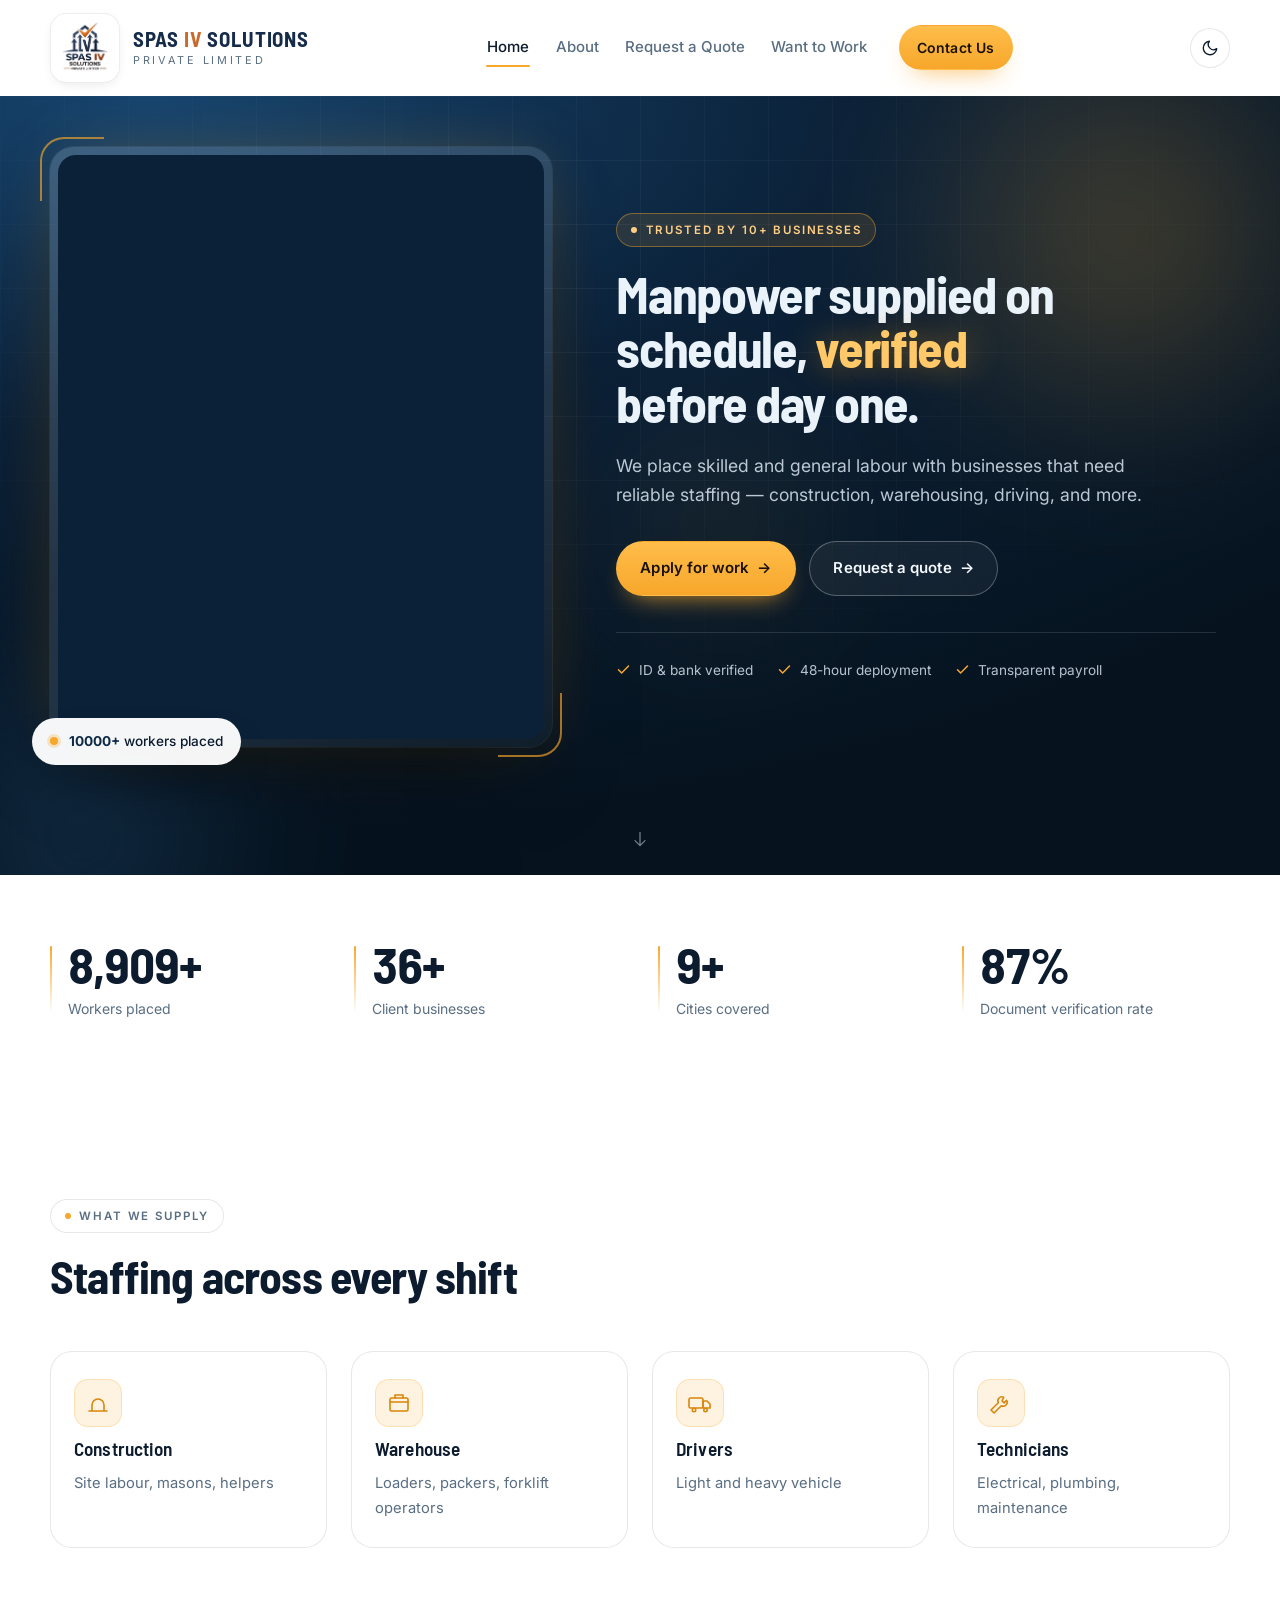
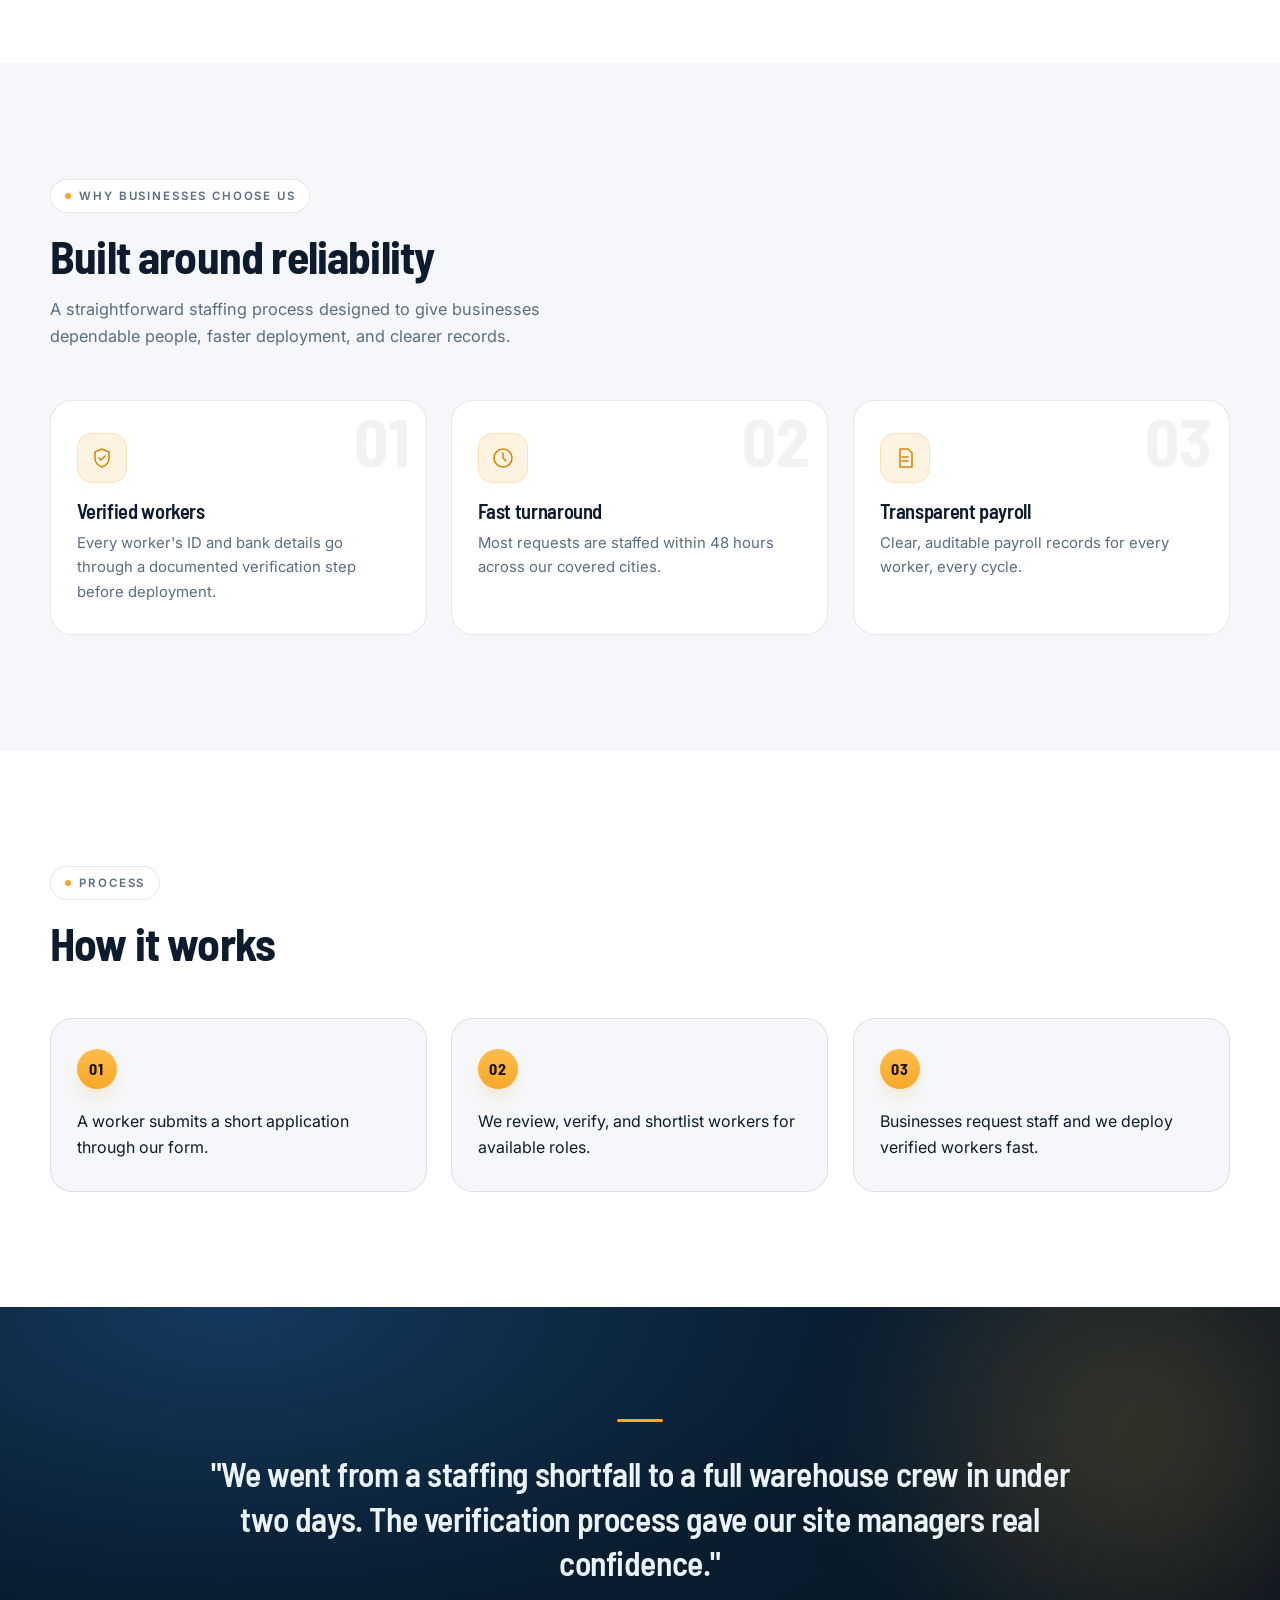
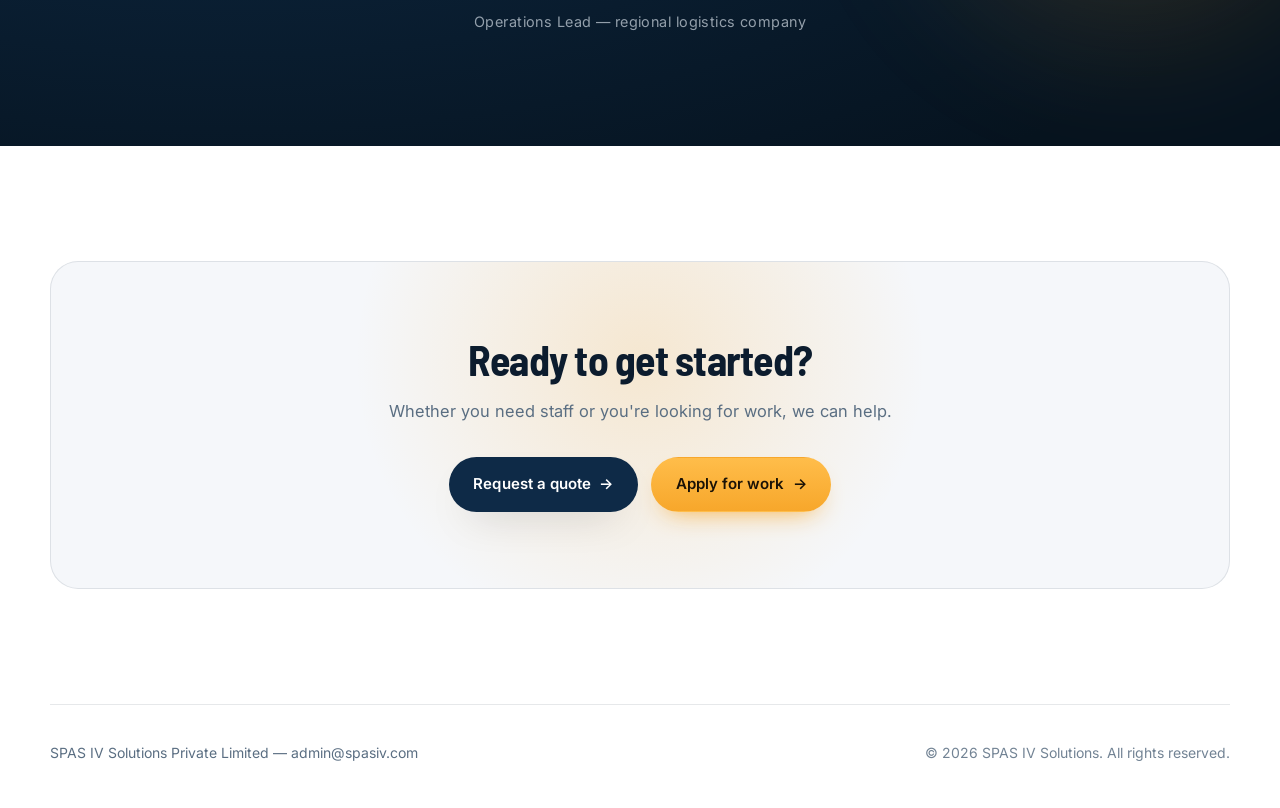
==== index.html @ 33073a4b "Fix hamburger menu alignment and update responsive styles" ====
<!DOCTYPE html>
<html lang="en" data-theme="light">
<head>
<meta charset="UTF-8" />
<meta name="viewport" content="width=device-width, initial-scale=1.0" />
<title>SPAS IV Solutions — Reliable Manpower Supply</title>
<meta name="description" content="Verified manpower and skilled labour supply for businesses. Apply for work or request a staffing quote." />
<link rel="preconnect" href="https://fonts.googleapis.com" />
<link rel="preconnect" href="https://fonts.gstatic.com" crossorigin />
<link href="https://fonts.googleapis.com/css2?family=Barlow+Semi+Condensed:wght@500;600;700&family=Inter:wght@400;500;600;700&display=swap" rel="stylesheet" />
<link rel="stylesheet" href="css/style.css" />
</head>
<body>

<a class="skip-link" href="#main">Skip to content</a>

<!-- ===================== HEADER ===================== -->
<!-- Header -->
<header class="site-header" id="siteHeader">
  <div class="container header-inner">

    <a href="index.html" class="logo" aria-label="SPAS IV Solutions — home">
      <span class="logo-badge">
        <span class="logo-ping" aria-hidden="true"></span>
        <span class="logo-shine" aria-hidden="true"></span>
        <!-- Ensure your logo image is named logo.png and is in the root folder -->
        <img src="Images/logo.png" alt="SPAS IV Solutions Logo" class="logo-img" />
        <span class="sparks" aria-hidden="true"><i></i><i></i><i></i><i></i></span>
      </span>
      <span class="logo-text">
        <span class="logo-name">SPAS <em>IV</em> SOLUTIONS</span>
        <span class="logo-sub">PRIVATE LIMITED</span>
      </span>
    </a>

    <nav class="nav-links" id="navLinks" aria-label="Main navigation">
      <a href="index.html" class="nav-link is-active">Home</a>
      <a href="about.html" class="nav-link">About</a>
      <a href="quote.html" class="nav-link">Request a Quote</a>
      <a href="work.html" class="nav-link">Want to Work</a>
      <a href="contact.html" class="btn btn--amber btn--sm nav-cta">Contact Us</a>
    </nav>

    <div class="header-actions">
      <button id="theme-toggle" class="theme-toggle" type="button"
              aria-label="Switch to dark theme" aria-pressed="false">
        <svg class="icon-sun" width="18" height="18" viewBox="0 0 24 24" fill="none"
             stroke="currentColor" stroke-width="1.8" stroke-linecap="round">
          <circle cx="12" cy="12" r="4.2"/>
          <path d="M12 2v2M12 20v2M4.2 4.2l1.4 1.4M18.4 18.4l1.4 1.4M2 12h2M20 12h2M4.2 19.8l1.4-1.4M18.4 5.6l1.4-1.4"/>
        </svg>
        <svg class="icon-moon" width="18" height="18" viewBox="0 0 24 24" fill="none"
             stroke="currentColor" stroke-width="1.8" stroke-linecap="round" stroke-linejoin="round">
          <path d="M21 12.8A9 9 0 1 1 11.2 3a7 7 0 0 0 9.8 9.8z"/>
        </svg>
      </button>

      <button class="nav-toggle" id="navToggle" type="button"
              aria-label="Open menu" aria-expanded="false" aria-controls="navLinks">
        <span></span><span></span><span></span>
      </button>
    </div>

  </div>
</header>

<main id="main">

  <!-- ===================== HERO ===================== -->
  <!-- ===================== HERO ===================== -->
<section class="hero">
  <div class="hero-grid" aria-hidden="true"></div>
  <div class="floaty floaty-1" aria-hidden="true"></div>
  <div class="floaty floaty-2" aria-hidden="true"></div>
  <div class="floaty floaty-3" aria-hidden="true"></div>

  <div class="container hero-layout">

    <!-- LEFT: Fading image slideshow -->
    <div class="hero-media hero-anim" style="--d:100ms">
      <div class="hero-frame">
        <div class="hero-slideshow">
          <img src="Images/image1.png" alt="" class="slide" />
          <img src="Images/image3.png" alt="" class="slide" />
          <img src="Images/image4.jpeg" alt="" class="slide" />
          <img src="Images/image5.jpeg" alt="" class="slide" />
          <img src="Images/image6.jpeg" alt="" class="slide" />
        </div>
        <div class="hero-chip">
          <span class="hero-chip-dot" aria-hidden="true"></span>
          <span><strong>10000+</strong> workers placed</span>
        </div>
      </div>
    </div>

    <!-- RIGHT: Text content -->
    <div class="hero-inner">
      <p class="status-stamp status-stamp--amber hero-anim" style="--d:0ms">
        Trusted by 10+ businesses
      </p>

      <h1 class="hero-title hero-anim" style="--d:90ms">
        Manpower supplied on schedule, <em>verified</em> before day one.
      </h1>

      <p class="lead hero-anim" style="--d:180ms">
        We place skilled and general labour with businesses that need reliable staffing —
        construction, warehousing, driving, and more.
      </p>

      <div class="cta-row hero-anim" style="--d:270ms">
        <a href="work.html" class="btn btn--amber">
          Apply for work <span class="btn-arrow">→</span>
        </a>
        <a href="quote.html" class="btn btn--outline-light">
          Request a quote <span class="btn-arrow">→</span>
        </a>
      </div>

      <ul class="hero-chips hero-anim" style="--d:360ms">
        <li>
          <svg width="15" height="15" viewBox="0 0 24 24" fill="none" stroke="currentColor"
               stroke-width="2.4" stroke-linecap="round" stroke-linejoin="round">
            <path d="M4 12.5l5 5L20 6.5"/>
          </svg>
          ID &amp; bank verified
        </li>
        <li>
          <svg width="15" height="15" viewBox="0 0 24 24" fill="none" stroke="currentColor"
               stroke-width="2.4" stroke-linecap="round" stroke-linejoin="round">
            <path d="M4 12.5l5 5L20 6.5"/>
          </svg>
          48-hour deployment
        </li>
        <li>
          <svg width="15" height="15" viewBox="0 0 24 24" fill="none" stroke="currentColor"
               stroke-width="2.4" stroke-linecap="round" stroke-linejoin="round">
            <path d="M4 12.5l5 5L20 6.5"/>
          </svg>
          Transparent payroll
        </li>
      </ul>
    </div>

  </div>

  <div class="scroll-cue" id="scrollCue" aria-hidden="true">
    <svg width="20" height="20" viewBox="0 0 24 24" fill="none"
         stroke="currentColor" stroke-width="1.5" stroke-linecap="round" stroke-linejoin="round">
      <path d="M12 4v16M6 14l6 6 6-6"/>
    </svg>
  </div>
</section>

  <!-- ===================== STATS ===================== -->
  <section class="section section--tight">
    <div class="container">
      <div class="stats">
        <div class="stat reveal">
          <p class="num" data-target="10000" data-suffix="+">10000+</p>
          <p class="label">Workers placed</p>
        </div>
        <div class="stat reveal">
          <p class="num" data-target="40" data-suffix="+">40+</p>
          <p class="label">Client businesses</p>
        </div>
        <div class="stat reveal">
          <p class="num" data-target="10" data-suffix="+">10+</p>
          <p class="label">Cities covered</p>
        </div>
        <div class="stat reveal">
          <p class="num" data-target="98" data-suffix="%">98%</p>
          <p class="label">Document verification rate</p>
        </div>
      </div>
    </div>
  </section>

  <!-- ===================== SERVICES ===================== -->
  <section class="section">
    <div class="container">
      <p class="status-stamp status-stamp--steel reveal">What we supply</p>
      <h2 class="section-title reveal">Staffing across every shift</h2>

      <div class="grid grid--4 mt-lg">

        <article class="card reveal">
          <div class="card-icon">
            <svg width="24" height="24" viewBox="0 0 24 24" fill="none"
                 stroke="currentColor" stroke-width="1.6" stroke-linecap="round" stroke-linejoin="round">
              <path d="M4 20h16M6 20v-6a6 6 0 0 1 12 0v6M3 20h18"/>
            </svg>
          </div>
          <h3 class="card-title">Construction</h3>
          <p class="card-text">Site labour, masons, helpers</p>
        </article>

        <article class="card reveal">
          <div class="card-icon">
            <svg width="24" height="24" viewBox="0 0 24 24" fill="none"
                 stroke="currentColor" stroke-width="1.6" stroke-linecap="round" stroke-linejoin="round">
              <rect x="3" y="7" width="18" height="13" rx="1.5"/>
              <path d="M3 11h18M8 7V4h8v3"/>
            </svg>
          </div>
          <h3 class="card-title">Warehouse</h3>
          <p class="card-text">Loaders, packers, forklift operators</p>
        </article>

        <article class="card reveal">
          <div class="card-icon">
            <svg width="24" height="24" viewBox="0 0 24 24" fill="none"
                 stroke="currentColor" stroke-width="1.6" stroke-linecap="round" stroke-linejoin="round">
              <rect x="1" y="7" width="14" height="10" rx="1.5"/>
              <path d="M15 10h4l3 3v4h-7z"/>
              <circle cx="6" cy="19" r="1.7"/>
              <circle cx="17.5" cy="19" r="1.7"/>
            </svg>
          </div>
          <h3 class="card-title">Drivers</h3>
          <p class="card-text">Light and heavy vehicle</p>
        </article>

        <article class="card reveal">
          <div class="card-icon">
            <svg width="24" height="24" viewBox="0 0 24 24" fill="none"
                 stroke="currentColor" stroke-width="1.6" stroke-linecap="round" stroke-linejoin="round">
              <path d="M14.7 6.3a4 4 0 0 0-5.4 5.4L2 19l3 3 7.3-7.3a4 4 0 0 0 5.4-5.4l-2.6 2.6-2-2z"/>
            </svg>
          </div>
          <h3 class="card-title">Technicians</h3>
          <p class="card-text">Electrical, plumbing, maintenance</p>
        </article>

      </div>
    </div>
  </section>

  <!-- ===================== WHY US ===================== -->
  <section class="section section--soft">
    <div class="container">
      <div class="section-heading reveal">
        <p class="status-stamp status-stamp--steel">Why businesses choose us</p>
        <h2 class="section-title">Built around reliability</h2>
        <p class="section-intro">
          A straightforward staffing process designed to give businesses dependable people,
          faster deployment, and clearer records.
        </p>
      </div>

      <div class="grid grid--3">

        <article class="feature-card reveal">
          <span class="feature-number" aria-hidden="true">01</span>
          <div class="feature-icon">
            <svg width="24" height="24" viewBox="0 0 24 24" fill="none"
                 stroke="currentColor" stroke-width="1.6" stroke-linecap="round" stroke-linejoin="round">
              <path d="M12 3l7 3v6c0 4.5-3 8-7 9-4-1-7-4.5-7-9V6z"/>
              <path d="M9 12l2 2 4-4"/>
            </svg>
          </div>
          <h3 class="feature-title">Verified workers</h3>
          <p class="feature-text">
            Every worker's ID and bank details go through a documented verification step
            before deployment.
          </p>
        </article>

        <article class="feature-card reveal">
          <span class="feature-number" aria-hidden="true">02</span>
          <div class="feature-icon">
            <svg width="24" height="24" viewBox="0 0 24 24" fill="none"
                 stroke="currentColor" stroke-width="1.6" stroke-linecap="round" stroke-linejoin="round">
              <circle cx="12" cy="12" r="9"/>
              <path d="M12 7v5l3 3"/>
            </svg>
          </div>
          <h3 class="feature-title">Fast turnaround</h3>
          <p class="feature-text">
            Most requests are staffed within 48 hours across our covered cities.
          </p>
        </article>

        <article class="feature-card reveal">
          <span class="feature-number" aria-hidden="true">03</span>
          <div class="feature-icon">
            <svg width="24" height="24" viewBox="0 0 24 24" fill="none"
                 stroke="currentColor" stroke-width="1.6" stroke-linecap="round" stroke-linejoin="round">
              <path d="M7 3h8l4 4v14H7z"/>
              <path d="M9 11h6M9 15h6"/>
            </svg>
          </div>
          <h3 class="feature-title">Transparent payroll</h3>
          <p class="feature-text">
            Clear, auditable payroll records for every worker, every cycle.
          </p>
        </article>

      </div>
    </div>
  </section>

  <!-- ===================== PROCESS ===================== -->
  <section class="section">
    <div class="container">
      <p class="status-stamp status-stamp--steel reveal">Process</p>
      <h2 class="section-title reveal">How it works</h2>

      <div class="grid grid--3 mt-lg">

        <div class="process-step reveal">
          <p class="step-number">01</p>
          <p class="step-text">A worker submits a short application through our form.</p>
        </div>

        <div class="process-step reveal">
          <p class="step-number">02</p>
          <p class="step-text">We review, verify, and shortlist workers for available roles.</p>
        </div>

        <div class="process-step reveal">
          <p class="step-number">03</p>
          <p class="step-text">Businesses request staff and we deploy verified workers fast.</p>
        </div>

      </div>
    </div>
  </section>

  <!-- ===================== TESTIMONIAL ===================== -->
  <section class="testimonial">
    <div class="container testimonial-inner">
      <p class="testimonial-quote reveal">
        "We went from a staffing shortfall to a full warehouse crew in under two days.
        The verification process gave our site managers real confidence."
      </p>
      <p class="testimonial-author reveal">
        Operations Lead — regional logistics company
      </p>
    </div>
  </section>

  <!-- ===================== FINAL CTA ===================== -->
  <section class="section">
    <div class="container">
      <div class="cta-panel reveal">
        <h2>Ready to get started?</h2>
        <p class="final-cta-text">
          Whether you need staff or you're looking for work, we can help.
        </p>
        <div class="final-cta-actions">
          <a href="quote.html" class="btn btn--navy">
            Request a quote <span class="btn-arrow">→</span>
          </a>
          <a href="work.html" class="btn btn--amber">
            Apply for work <span class="btn-arrow">→</span>
          </a>
        </div>
      </div>
    </div>
  </section>

</main>

<!-- ===================== FOOTER ===================== -->
<footer class="site-footer container">
  <p>SPAS IV Solutions Private Limited — admin@spasiv.com</p>
  <p class="footer-muted">© <span id="year"></span> SPAS IV Solutions. All rights reserved.</p>
</footer>

<script src="js/main.js"></script>
</body>
</html>
---- css/style.css ----
/* ============================================================
   TOKENS
   ============================================================ */
:root{
  --font-display:'Barlow Semi Condensed', ui-sans-serif, system-ui, sans-serif;
  --font-body:'Inter', ui-sans-serif, system-ui, -apple-system, sans-serif;

  --amber:#F7A72B;
  --amber-600:#D9860B;
  --amber-soft:rgba(247,167,43,.14);
  --amber-glow:rgba(247,167,43,.45);

  --bg:#FFFFFF;
  --bg-soft:#F5F7FA;
  --surface:#FFFFFF;
  --header-bg:rgba(255,255,255,.78);
  --line:rgba(12,32,54,.10);
  --text:#0C1C2E;
  --muted:#5A6E82;
  --navy:#0E2A47;
  --navy-deep:#06131F;

  --shadow-sm:0 1px 2px rgba(9,23,38,.06), 0 1px 3px rgba(9,23,38,.05);
  --shadow-md:0 18px 40px -22px rgba(9,23,38,.35);
  --shadow-lg:0 34px 70px -34px rgba(9,23,38,.45);

  --radius:14px;
  --radius-lg:22px;
  --radius-xl:28px;
  --maxw:1180px;
  --gutter:clamp(1.15rem, 4vw, 2rem);
  --header-h:95px;
  --ease:cubic-bezier(.22,.7,.28,1);
}

[data-theme="dark"]{
  --bg:#07131F;
  --bg-soft:#0C1D2E;
  --surface:#0E2133;
  --header-bg:rgba(7,19,31,.72);
  --line:rgba(255,255,255,.09);
  --text:#E9F0F7;
  --muted:#94A8BC;
  --navy:#0B1F33;
  --navy-deep:#04101B;
  --amber-soft:rgba(247,167,43,.16);
  --shadow-md:0 20px 44px -24px rgba(0,0,0,.75);
  --shadow-lg:0 36px 74px -36px rgba(0,0,0,.85);
}

/* ============================================================
   BASE
   ============================================================ */
*,*::before,*::after{box-sizing:border-box}

html{
  -webkit-text-size-adjust:100%;
  scroll-behavior:smooth;
}

body{
  margin:0;
  font-family:var(--font-body);
  font-size:1rem;
  line-height:1.65;
  color:var(--text);
  background:var(--bg);
  overflow-x:hidden;
  -webkit-font-smoothing:antialiased;
  text-rendering:optimizeLegibility;
  transition:background-color .45s var(--ease), color .45s var(--ease);
}

body.nav-open{overflow:hidden}

img,svg{display:block;max-width:100%}
a{color:inherit}
h1,h2,h3{
  font-family:var(--font-display);
  font-weight:700;
  line-height:1.05;
  letter-spacing:-.018em;
  margin:0;
}
p{margin:0}
ul{margin:0;padding:0;list-style:none}
button{font:inherit;color:inherit;background:none;border:0;cursor:pointer}
:focus-visible{outline:2px solid var(--amber);outline-offset:3px;border-radius:8px}

.skip-link{
  position:absolute;
  left:-9999px;
  top:0;
  z-index:200;
  padding:.7rem 1.1rem;
  background:var(--amber);
  color:#1A1206;
  font-weight:600;
  border-radius:0 0 10px 0;
  text-decoration:none;
}
.skip-link:focus{left:0}

.container{
  width:min(100% - (var(--gutter) * 2), var(--maxw));
  margin-inline:auto;
}

/* ============================================================
   HEADER
   ============================================================ */
.site-header{
  position:sticky;
  top:0;
  z-index:100;
  background:var(--header-bg);
  -webkit-backdrop-filter:saturate(180%) blur(16px);
  backdrop-filter:saturate(180%) blur(16px);
  border-bottom:1px solid transparent;
  transition:border-color .4s var(--ease), box-shadow .4s var(--ease), background-color .45s var(--ease);
}
.site-header.is-scrolled{
  border-bottom-color:var(--line);
  box-shadow:0 12px 34px -26px rgba(9,23,38,.55);
}

.header-inner{
  display:flex;
  align-items:center;
  justify-content:space-between;
  gap:1rem;
  height:var(--header-h);
}

/* ---------- Logo + spark animation ---------- */
.logo{
  display:inline-flex;
  align-items:center;
  gap:.8rem;
  text-decoration:none;
  flex:none;
}

.logo-badge{
  position:relative;
  width:70px;           /* Reduced from 68px for a perfect fit */
  height:70px;          /* Reduced from 68px */
  border-radius:16px;   /* Scaled down from 18px */
  display:grid;
  place-items:center;
  background: #FFFFFF; 
  box-shadow:
    0 4px 14px -6px rgba(6,21,35,.15),
    inset 0 0 0 1px rgba(12,32,54,.08);
  transition:transform .5s var(--ease), box-shadow .5s var(--ease);
  flex:none;
  padding: 4px;
}

.logo:hover .logo-badge{
  transform:translateY(-2px) scale(1.045);
  box-shadow:
    0 8px 24px -8px rgba(6,21,35,.25),
    0 0 0 4px var(--amber-soft),
    inset 0 0 0 1px rgba(12,32,54,.15);
}

/* Keep the badge light even in dark mode so the logo is always visible */
[data-theme="dark"] .logo-badge {
  background: #FFFFFF;
  box-shadow: 
    0 4px 14px -6px rgba(0,0,0,.5),
    inset 0 0 0 1px rgba(255,255,255,.1);
}

.logo-img{
  position:relative;
  z-index:2;
  width:100%;
  height:100%;
  object-fit:contain;
  border-radius:10px;
}

/* pulsing ring */
.logo-ping{
  position:absolute;
  inset:-3px;
  border-radius:19px;   /* Updated from 21px to match new badge */
  border:1px solid var(--amber-glow);
  opacity:0;
  animation:ping 4s var(--ease) infinite;
  pointer-events:none;
}
@keyframes ping{
  0%{opacity:.85;transform:scale(.88)}
  65%{opacity:0;transform:scale(1.32)}
  100%{opacity:0;transform:scale(1.32)}
}

/* light sweep */
.logo-shine{
  position:absolute;
  inset:0;
  border-radius:inherit;
  overflow:hidden;
  z-index:3;
  pointer-events:none;
}
.logo-shine::after{
  content:"";
  position:absolute;
  top:-25%;
  left:-75%;
  width:45%;
  height:150%;
  /* CHANGED: Subtle dark sweep so it is visible on a white background */
  background:linear-gradient(100deg,transparent,rgba(0,0,0,.06),transparent);
  transform:skewX(-18deg);
  animation:shine 5.6s ease-in-out infinite;
}
@keyframes shine{
  0%,66%{left:-75%}
  88%,100%{left:145%}
}

/* spark particles */
.sparks{position:absolute;inset:0;pointer-events:none;z-index:4}
.sparks i{
  position:absolute;
  width:4px;
  height:4px;
  border-radius:50%;
  background:#C86A2C; /* Changed to copper to match logo on light bg */
  box-shadow:0 0 9px 2px rgba(200, 106, 44, 0.4);
  opacity:0;
  animation:sparkle 3.4s var(--ease) infinite;
}
.sparks i:nth-child(1){top:3px;right:7px;--dx:9px;--dy:-14px;animation-delay:0s}
.sparks i:nth-child(2){top:14px;right:-3px;--dx:16px;--dy:-3px;animation-delay:.85s}
.sparks i:nth-child(3){bottom:7px;right:1px;--dx:12px;--dy:9px;animation-delay:1.7s}
.sparks i:nth-child(4){top:-1px;left:9px;--dx:-8px;--dy:-13px;animation-delay:2.55s}

@keyframes sparkle{
  0%{opacity:0;transform:translate3d(0,0,0) scale(.3)}
  22%{opacity:1;transform:translate3d(calc(var(--dx) * .35),calc(var(--dy) * .35),0) scale(1.05)}
  58%{opacity:.85}
  100%{opacity:0;transform:translate3d(var(--dx),var(--dy),0) scale(.2)}
}

/* Elegant Text Styling */
.logo-text{
  display:flex;
  flex-direction:column;
  line-height:1.1;
}

.logo-name{
  font-family:var(--font-display);
  font-size:1.3rem;     /* Reduced from 1.4rem */
  font-weight:700;
  letter-spacing:.04em;
  text-transform:uppercase;
  color:#162B4A; 
  white-space:nowrap;
}
.logo-name em{
  font-style:normal;
  color:#C86A2C; /* Matches the copper/orange in your logo */
}

.logo-sub{
  font-family:var(--font-body);
  font-size:.68rem;     /* Slightly reduced from .72rem */
  letter-spacing:.25em;
  text-transform:uppercase;
  color:var(--muted);
  margin-top:.25rem;    /* Tightened spacing */
  white-space:nowrap;
}

/* Dark mode adjustments for the text */
[data-theme="dark"] .logo-name{
  color:#E9F0F7;
}
[data-theme="dark"] .logo-name em{
  color:#E88C4A; /* Slightly lighter copper for dark mode readability */
}

/* ---------- Nav ---------- */
.nav-links{
  display:flex;
  align-items:center;
  gap:1.55rem;
}

.nav-link{
  position:relative;
  padding:.35rem .05rem;
  font-size:.94rem;
  font-weight:500;
  color:var(--muted);
  text-decoration:none;
  transition:color .3s var(--ease);
}
.nav-link::after{
  content:"";
  position:absolute;
  left:0;right:0;bottom:-1px;
  height:2px;
  border-radius:2px;
  background:var(--amber);
  transform:scaleX(0);
  transform-origin:left;
  transition:transform .45s var(--ease);
}
.nav-link:hover,
.nav-link.is-active{color:var(--text)}
.nav-link:hover::after,
.nav-link.is-active::after{transform:scaleX(1)}

.nav-cta{margin-left:.35rem}

.header-actions{
  display:flex;
  align-items:center;
  justify-content:flex-end;
  gap:.55rem;
  flex:none;
}

/* ---------- Theme toggle ---------- */
.theme-toggle{
  position:relative;
  width:40px;
  height:40px;
  border-radius:50%;
  border:1px solid var(--line);
  background:var(--surface);
  display:grid;
  place-items:center;
  color:var(--text);
  transition:background-color .35s var(--ease), border-color .35s var(--ease), transform .35s var(--ease);
}
.theme-toggle:hover{transform:translateY(-1px);border-color:var(--amber)}
.theme-toggle svg{
  position:absolute;
  transition:opacity .4s var(--ease), transform .55s var(--ease);
}
[data-theme="light"] .theme-toggle .icon-moon{opacity:1;transform:rotate(0) scale(1)}
[data-theme="light"] .theme-toggle .icon-sun{opacity:0;transform:rotate(-90deg) scale(.4)}
[data-theme="dark"] .theme-toggle .icon-sun{opacity:1;transform:rotate(0) scale(1);color:var(--amber)}
[data-theme="dark"] .theme-toggle .icon-moon{opacity:0;transform:rotate(90deg) scale(.4)}

/* ---------- Hamburger ---------- */
.nav-toggle{
  display:none;
  width:42px;
  height:42px;
  border-radius:12px;
  border:1px solid var(--line);
  background:var(--surface);
  padding:0;
  /* CHANGED: Replaced 'place-items: center' with proper Flexbox centering */
  align-items:center;
  justify-content:center;
  gap:5px;
  flex-direction:column;
  flex-shrink:0; /* Prevents the button from being squished on small screens */
}

.nav-toggle span{
  display:block;
  width:18px;
  height:2px;
  border-radius:2px;
  background:var(--text);
  transition:transform .4s var(--ease), opacity .3s var(--ease);
}
.nav-toggle.is-open span:nth-child(1){transform:translateY(7px) rotate(45deg)}
.nav-toggle.is-open span:nth-child(2){opacity:0;transform:scaleX(.4)}
.nav-toggle.is-open span:nth-child(3){transform:translateY(-7px) rotate(-45deg)}

/* ============================================================
   BUTTONS
   ============================================================ */
.btn{
  display:inline-flex;
  align-items:center;
  justify-content:center;
  gap:.5rem;
  padding:.88rem 1.45rem;
  border-radius:999px;
  border:1px solid transparent;
  font-size:.94rem;
  font-weight:600;
  letter-spacing:.005em;
  text-decoration:none;
  white-space:nowrap;
  transition:transform .4s var(--ease), box-shadow .4s var(--ease),
             background-color .3s var(--ease), color .3s var(--ease), border-color .3s var(--ease);
}
.btn:hover{transform:translateY(-2px)}
.btn:active{transform:translateY(0)}

.btn--sm{padding:.62rem 1.1rem;font-size:.875rem}

.btn--amber{
  background:linear-gradient(180deg,#FFBD4A,var(--amber));
  color:#1A1206;
  box-shadow:0 12px 26px -14px rgba(247,167,43,.95);
}
.btn--amber:hover{box-shadow:0 18px 36px -16px rgba(247,167,43,1)}

.btn--outline-light{
  border-color:rgba(255,255,255,.28);
  background:rgba(255,255,255,.05);
  color:#F2F7FC;
}
.btn--outline-light:hover{
  background:rgba(255,255,255,.12);
  border-color:rgba(255,255,255,.5);
}

.btn--navy{
  background:var(--navy);
  color:#FFFFFF;
  box-shadow:var(--shadow-md);
}
[data-theme="dark"] .btn--navy{background:#17436B}

.btn-arrow{transition:transform .4s var(--ease)}
.btn:hover .btn-arrow{transform:translateX(4px)}

/* ============================================================
   GENERIC PIECES
   ============================================================ */
.section{padding-block:clamp(4rem, 9vw, 7.5rem)}
.section--tight{padding-block:clamp(2.5rem, 5vw, 4rem)}
.section--soft{background:var(--bg-soft)}

.section-title{
  font-size:clamp(1.9rem, 4vw, 2.85rem);
  max-width:22ch;
}
.section-intro{
  color:var(--muted);
  max-width:56ch;
  margin-top:1rem;
  font-size:1.02rem;
}
.section-heading{margin-bottom:clamp(2rem, 4vw, 3.25rem)}

.status-stamp{
  display:inline-flex;
  align-items:center;
  gap:.55rem;
  padding:.42rem .85rem;
  border-radius:999px;
  border:1px solid var(--line);
  background:var(--surface);
  color:var(--muted);
  font-size:.72rem;
  font-weight:600;
  letter-spacing:.16em;
  text-transform:uppercase;
  margin-bottom:1.15rem;
}
.status-stamp::before{
  content:"";
  width:6px;height:6px;
  border-radius:50%;
  background:currentColor;
  flex:none;
}
.status-stamp--amber{
  color:#FFCF85;
  border-color:rgba(247,167,43,.42);
  background:rgba(247,167,43,.12);
}
.status-stamp--steel::before{background:var(--amber)}

.grid{display:grid;gap:clamp(1rem, 2.2vw, 1.5rem)}
.grid--4{grid-template-columns:repeat(4,1fr)}
.grid--3{grid-template-columns:repeat(3,1fr)}
.mt-lg{margin-top:clamp(2rem, 4vw, 3.25rem)}

/* ============================================================
   HERO
   ============================================================ */
.hero{
  position:relative;
  isolation:isolate;
  overflow:hidden;
  padding-block:clamp(2rem, 4vw, 3.5rem) clamp(5rem, 11vw, 8rem);
  background:
    radial-gradient(120% 95% at 12% 0%, #17456F 0%, #0B2138 46%, #06131F 100%);
  color:#EAF2FA;
}
[data-theme="dark"] .hero{
  background:radial-gradient(120% 95% at 12% 0%, #10314F 0%, #081A2B 48%, #030C15 100%);
}

.hero-grid{
  position:absolute;
  inset:0;
  background-image:
    linear-gradient(rgba(255,255,255,.055) 1px, transparent 1px),
    linear-gradient(90deg, rgba(255,255,255,.055) 1px, transparent 1px);
  background-size:64px 64px;
  -webkit-mask-image:radial-gradient(85% 70% at 45% 25%, #000 0%, transparent 78%);
  mask-image:radial-gradient(85% 70% at 45% 25%, #000 0%, transparent 78%);
  pointer-events:none;
}

.floaty{
  position:absolute;
  border-radius:50%;
  filter:blur(70px);
  opacity:.55;
  pointer-events:none;
}
.floaty-1{
  width:min(46vw,520px);aspect-ratio:1;
  top:-16%;right:-8%;
  background:radial-gradient(circle,rgba(247,167,43,.5),transparent 68%);
  animation:float 14s ease-in-out infinite;
}
.floaty-2{
  width:min(38vw,420px);aspect-ratio:1;
  bottom:-22%;left:-10%;
  background:radial-gradient(circle,rgba(64,145,214,.45),transparent 68%);
  animation:float 18s ease-in-out infinite reverse;
}
.floaty-3{
  width:min(24vw,260px);aspect-ratio:1;
  top:38%;left:46%;
  background:radial-gradient(circle,rgba(247,167,43,.22),transparent 70%);
  animation:float 22s ease-in-out infinite;
}
@keyframes float{
  0%,100%{transform:translate3d(0,0,0) scale(1)}
  50%{transform:translate3d(-26px,30px,0) scale(1.08)}
}

/* ---- Two-column hero layout ---- */
.hero-layout{
  position:relative;
  z-index:2;
  display:grid;
  grid-template-columns:0.9fr 1.1fr;
  gap:clamp(2rem, 5vw, 4.5rem);
  align-items:center;
}

/* ---- Image slideshow (left) ---- */
.hero-media{
  position:relative;
  width:100%;
}

.hero-frame{
  position:relative;
  border-radius:24px;
  padding:8px;
  background:linear-gradient(150deg, rgba(255,255,255,.18), rgba(255,255,255,.04));
  box-shadow:
    0 40px 80px -30px rgba(0,0,0,.7),
    0 0 0 1px rgba(255,255,255,.08),
    0 0 70px -20px rgba(247,167,43,.35);
}

/* Amber corner accents — premium detail */
.hero-frame::before,
.hero-frame::after{
  content:"";
  position:absolute;
  width:64px;
  height:64px;
  pointer-events:none;
}
.hero-frame::before{
  top:-10px;left:-10px;
  border-top:2px solid rgba(247,167,43,.65);
  border-left:2px solid rgba(247,167,43,.65);
  border-radius:24px 0 0 0;
}
.hero-frame::after{
  bottom:-10px;right:-10px;
  border-bottom:2px solid rgba(247,167,43,.65);
  border-right:2px solid rgba(247,167,43,.65);
  border-radius:0 0 24px 0;
}

.hero-slideshow{
  position:relative;
  width:100%;
  aspect-ratio:5/6;
  border-radius:18px;
  overflow:hidden;
  background:#0B2138;
}

.slide{
  position:absolute;
  inset:0;
  width:100%;
  height:100%;
  object-fit:cover;
  opacity:0;
  animation:heroFade 24s infinite;
  will-change:opacity;
}

.slide:nth-child(1){animation-delay:0s}
.slide:nth-child(2){animation-delay:6s}
.slide:nth-child(3){animation-delay:12s}
.slide:nth-child(4){animation-delay:18s}

@keyframes heroFade{
  0%   {opacity:0}
  5%   {opacity:1}
  25%  {opacity:1}
  30%  {opacity:0}
  100% {opacity:0}
}

/* Floating trust chip */
.hero-chip{
  position:absolute;
  bottom:-18px;
  left:-18px;
  display:inline-flex;
  align-items:center;
  gap:.65rem;
  padding:.75rem 1.15rem;
  border-radius:999px;
  background:rgba(255,255,255,.96);
  color:#0C1C2E;
  font-size:.85rem;
  font-weight:500;
  box-shadow:0 22px 44px -18px rgba(0,0,0,.55);
  z-index:3;
}
.hero-chip strong{color:#0E2A47;font-weight:700}
.hero-chip-dot{
  width:8px;height:8px;
  border-radius:50%;
  background:#F7A72B;
  box-shadow:0 0 0 3px rgba(247,167,43,.25);
  animation:pulseDot 2s ease-in-out infinite;
  flex:none;
}
@keyframes pulseDot{
  0%,100%{transform:scale(1);opacity:1}
  50%{transform:scale(1.25);opacity:.75}
}

/* ---- Text content (right) ---- */
.hero-inner{
  position:relative;
  z-index:2;
  max-width:600px;
}

.hero-title{
  font-size:clamp(1.9rem, 4.4vw, 3.25rem);
  line-height:1.05;
  letter-spacing:-.025em;
  max-width:17ch;
}
.hero-title em{
  font-style:normal;
  color:#FFC868;
  text-shadow:0 0 34px rgba(247,167,43,.45);
}

.hero .lead{
  margin-top:1.35rem;
  max-width:52ch;
  font-size:clamp(.98rem, 1.4vw, 1.1rem);
  color:rgba(226,238,249,.82);
}

.cta-row{
  display:flex;
  flex-wrap:wrap;
  gap:.85rem;
  margin-top:2rem;
}

.hero-chips{
  display:flex;
  flex-wrap:wrap;
  gap:.7rem 1.5rem;
  margin-top:2.25rem;
  padding-top:1.6rem;
  border-top:1px solid rgba(255,255,255,.12);
}
.hero-chips li{
  display:flex;
  align-items:center;
  gap:.5rem;
  font-size:.85rem;
  color:rgba(226,238,249,.8);
}
.hero-chips svg{color:var(--amber);flex:none}

/* hero entrance */
.hero-anim{
  opacity:0;
  animation:riseIn .95s var(--ease) forwards;
  animation-delay:var(--d, 0ms);
}
@keyframes riseIn{
  from{opacity:0;transform:translateY(28px)}
  to{opacity:1;transform:none}
}

.scroll-cue{
  position:absolute;
  left:50%;
  bottom:1.6rem;
  transform:translateX(-50%);
  color:rgba(226,238,249,.5);
  animation:bob 2.4s ease-in-out infinite;
  z-index:2;
  transition:opacity .5s var(--ease);
}
@keyframes bob{
  0%,100%{transform:translate(-50%,0)}
  50%{transform:translate(-50%,9px)}
}

/* ============================================================
   STATS
   ============================================================ */
.stats{
  display:grid;
  grid-template-columns:repeat(4,1fr);
  gap:clamp(1.25rem, 3vw, 2.25rem);
}
.stat{
  position:relative;
  padding-left:1.15rem;
}
.stat::before{
  content:"";
  position:absolute;
  left:0;top:.45rem;bottom:.45rem;
  width:2px;
  border-radius:2px;
  background:linear-gradient(180deg, var(--amber), rgba(247,167,43,0));
}
.num{
  font-family:var(--font-display);
  font-size:clamp(2.1rem, 4.6vw, 3.15rem);
  font-weight:700;
  line-height:1;
  letter-spacing:-.02em;
  font-variant-numeric:tabular-nums;
}
.label{
  margin-top:.5rem;
  font-size:.875rem;
  color:var(--muted);
}

/* ============================================================
   CARDS
   ============================================================ */
.card{
  position:relative;
  overflow:hidden;
  display:flex;
  flex-direction:column;
  gap:.75rem;
  padding:1.7rem 1.45rem;
  background:var(--surface);
  border:1px solid var(--line);
  border-radius:var(--radius-lg);
  transition:transform .5s var(--ease), box-shadow .5s var(--ease), border-color .5s var(--ease);
}
.card::before{
  content:"";
  position:absolute;
  inset:0 0 auto 0;
  height:3px;
  background:linear-gradient(90deg, var(--amber), rgba(247,167,43,0) 72%);
  transform:scaleX(0);
  transform-origin:left;
  transition:transform .6s var(--ease);
}
.card:hover{
  transform:translateY(-6px);
  box-shadow:var(--shadow-md);
  border-color:rgba(247,167,43,.42);
}
.card:hover::before{transform:scaleX(1)}

.card-icon{
  width:48px;height:48px;
  border-radius:14px;
  display:grid;
  place-items:center;
  color:var(--amber-600);
  background:var(--amber-soft);
  border:1px solid rgba(247,167,43,.25);
  transition:transform .55s var(--ease);
}
[data-theme="dark"] .card-icon{color:var(--amber)}
.card:hover .card-icon{transform:translateY(-2px) rotate(-5deg)}

.card-title{
  font-family:var(--font-display);
  font-size:1.2rem;
  font-weight:600;
  letter-spacing:.005em;
}
.card-text{
  font-size:.92rem;
  color:var(--muted);
}

/* feature cards */
.feature-card{
  position:relative;
  overflow:hidden;
  padding:2rem 1.6rem 1.85rem;
  background:var(--surface);
  border:1px solid var(--line);
  border-radius:var(--radius-lg);
  transition:transform .5s var(--ease), box-shadow .5s var(--ease), border-color .5s var(--ease);
}
.feature-card:hover{
  transform:translateY(-6px);
  box-shadow:var(--shadow-md);
  border-color:rgba(247,167,43,.4);
}
.feature-number{
  position:absolute;
  top:.35rem;right:1.1rem;
  font-family:var(--font-display);
  font-size:4.2rem;
  font-weight:700;
  line-height:1;
  color:var(--text);
  opacity:.055;
  pointer-events:none;
}
.feature-icon{
  width:50px;height:50px;
  border-radius:15px;
  display:grid;
  place-items:center;
  color:var(--amber-600);
  background:var(--amber-soft);
  border:1px solid rgba(247,167,43,.24);
  margin-bottom:1.15rem;
}
[data-theme="dark"] .feature-icon{color:var(--amber)}
.feature-title{
  font-family:var(--font-display);
  font-size:1.28rem;
  font-weight:600;
  margin-bottom:.5rem;
}
.feature-text{
  font-size:.93rem;
  color:var(--muted);
}

/* process */
.process-step{
  position:relative;
  padding:1.9rem 1.6rem;
  border-radius:var(--radius-lg);
  background:var(--bg-soft);
  border:1px solid var(--line);
  transition:transform .5s var(--ease), border-color .5s var(--ease), box-shadow .5s var(--ease);
}
.section--soft .process-step{background:var(--surface)}
.process-step:hover{
  transform:translateY(-5px);
  border-color:rgba(247,167,43,.4);
  box-shadow:var(--shadow-md);
}
.step-number{
  display:inline-grid;
  place-items:center;
  width:40px;height:40px;
  border-radius:50%;
  margin-bottom:1.15rem;
  font-family:var(--font-display);
  font-size:1rem;
  font-weight:700;
  letter-spacing:.06em;
  color:#1A1206;
  background:linear-gradient(180deg,#FFBD4A,var(--amber));
  box-shadow:0 10px 22px -12px rgba(247,167,43,.95);
}
.step-text{
  font-size:1rem;
  color:var(--text);
  max-width:34ch;
}

/* ============================================================
   TESTIMONIAL
   ============================================================ */
.testimonial{
  position:relative;
  overflow:hidden;
  padding-block:clamp(4rem, 9vw, 7rem);
  background:radial-gradient(95% 130% at 18% 0%, #14395E 0%, #0A1F33 48%, #06131F 100%);
  color:#E9F1F8;
}
[data-theme="dark"] .testimonial{
  background:radial-gradient(95% 130% at 18% 0%, #10304C 0%, #071827 50%, #030C15 100%);
}
.testimonial::before{
  content:"";
  position:absolute;
  width:min(60vw,600px);
  aspect-ratio:1;
  top:-40%;right:-12%;
  border-radius:50%;
  background:radial-gradient(circle, rgba(247,167,43,.22), transparent 68%);
  filter:blur(50px);
  pointer-events:none;
}
.testimonial-inner{
  position:relative;
  z-index:2;
  max-width:900px;
  text-align:center;
}
.testimonial-inner::before{
  content:"";
  display:block;
  width:46px;height:3px;
  border-radius:3px;
  background:var(--amber);
  margin:0 auto 1.9rem;
}
.testimonial-quote{
  font-family:var(--font-display);
  font-size:clamp(1.35rem, 3.1vw, 2.1rem);
  font-weight:600;
  line-height:1.33;
  letter-spacing:-.012em;
  color:#EAF2FA;
}
.testimonial-author{
  margin-top:1.5rem;
  font-size:.9rem;
  letter-spacing:.03em;
  color:rgba(233,241,248,.62);
}

/* ============================================================
   FINAL CTA
   ============================================================ */
.cta-panel{
  position:relative;
  overflow:hidden;
  text-align:center;
  padding:clamp(2.75rem, 6vw, 4.75rem) clamp(1.5rem, 5vw, 3rem);
  background:var(--bg-soft);
  border:1px solid var(--line);
  border-radius:var(--radius-xl);
}
.cta-panel::before{
  content:"";
  position:absolute;
  top:-65%;left:50%;
  width:min(620px,92%);
  aspect-ratio:1;
  transform:translateX(-50%);
  background:radial-gradient(circle, rgba(247,167,43,.2), transparent 65%);
  pointer-events:none;
}
.cta-panel > *{position:relative;z-index:1}

.cta-panel h2{font-size:clamp(1.8rem, 3.6vw, 2.6rem)}
.final-cta-text{
  margin-top:1rem;
  color:var(--muted);
  font-size:1.03rem;
}
.final-cta-actions{
  display:flex;
  flex-wrap:wrap;
  justify-content:center;
  gap:.85rem;
  margin-top:2rem;
}

/* ============================================================
   FOOTER
   ============================================================ */
.site-footer{
  display:flex;
  flex-wrap:wrap;
  align-items:center;
  justify-content:space-between;
  gap:.5rem 1.5rem;
  padding-block:2.25rem 2.75rem;
  border-top:1px solid var(--line);
  font-size:.875rem;
  color:var(--muted);
}
.footer-muted{color:var(--muted);opacity:.85}

/* ============================================================
   SCROLL REVEAL
   ============================================================ */
.reveal{
  opacity:0;
  transform:translateY(24px);
  transition:opacity .85s var(--ease), transform .85s var(--ease);
  will-change:opacity, transform;
}
.reveal.is-visible{
  opacity:1;
  transform:none;
}

/* ============================================================
   RESPONSIVE
   ============================================================ */
/* ============================================================
   RESPONSIVE
   ============================================================ */

/* -------- Tablets (portrait) & small laptops -------- */
@media (max-width: 1100px){
  /* Collapse nav earlier so header never overflows */
  .nav-toggle{display:flex}

  .nav-links{
    position:fixed;
    top:var(--header-h);
    left:0;right:0;
    flex-direction:column;
    align-items:stretch;
    gap:.15rem;
    padding:1rem var(--gutter) 1.75rem;
    background:var(--bg);
    border-bottom:1px solid var(--line);
    box-shadow:var(--shadow-md);
    opacity:0;
    visibility:hidden;
    transform:translateY(-14px);
    transition:opacity .4s var(--ease), transform .45s var(--ease), visibility .4s;
    max-height:calc(100vh - var(--header-h));
    overflow-y:auto;
  }
  .nav-links.is-open{
    opacity:1;
    visibility:visible;
    transform:none;
  }
  .nav-link{
    padding:.85rem .25rem;
    font-size:1rem;
    border-bottom:1px solid var(--line);
  }
  .nav-link::after{display:none}
  .nav-cta{
    margin:1rem 0 0;
    width:100%;
    padding:.85rem 1.25rem;
    font-size:.95rem;
  }
}

/* -------- Tablets -------- */
@media (max-width:1000px){
  .grid--4{grid-template-columns:repeat(2,1fr)}
  .stats{grid-template-columns:repeat(2,1fr);gap:1.75rem}
}

/* -------- Small tablets / large phones -------- */
@media (max-width:820px){
  :root{--header-h:72px}
    /* Hero: stack columns on tablets/phones */
  .hero-layout{
    grid-template-columns:1fr;
    gap:2.5rem;
  }
  .hero-inner{
    order:1;
    max-width:100%;
  }
  .hero-media{
    order:2;
    max-width:440px;
    margin-inline:auto;
  }
  .hero-slideshow{
    aspect-ratio:4/3;
  }
  .hero-chip{
    bottom:14px;
    left:14px;
    font-size:.78rem;
    padding:.6rem .95rem;
  }
  .hero-frame::before,
  .hero-frame::after{
    width:44px;
    height:44px;
  }
  .grid--3{grid-template-columns:1fr}
  .grid--4{grid-template-columns:repeat(2,1fr)}

  /* Slightly reduce logo so it fits comfortably */
  .logo-badge{width:48px;height:48px;border-radius:13px}
  .logo-ping{border-radius:16px}
  .logo-name{font-size:1.15rem}
  .logo-sub{font-size:.62rem;letter-spacing:.2em}
  .logo-word{display:flex}

  .hero{padding-block:clamp(3.5rem, 12vw, 6rem) clamp(5rem, 16vw, 7.5rem)}
  .hero-title{max-width:20ch;font-size:clamp(2rem, 7vw, 3.2rem)}
  .hero-chips{gap:.6rem 1.1rem}
}

/* -------- Phones -------- */
@media (max-width:620px){
  :root{--header-h:68px}

  .grid--4{grid-template-columns:1fr}
  .stats{grid-template-columns:repeat(2,1fr);gap:1.5rem}
  .num{font-size:1.95rem}
  .label{font-size:.8rem}

  .btn{width:100%}
  .cta-row .btn,
  .final-cta-actions .btn{width:100%}
  .header-actions .btn,
  .theme-toggle,
  .nav-toggle{width:auto}

  .section{padding-block:clamp(3rem, 10vw, 5rem)}
  .section-title{font-size:clamp(1.7rem, 6vw, 2.4rem)}

  .testimonial-quote{font-size:clamp(1.15rem, 5vw, 1.5rem)}

  .site-footer{flex-direction:column;align-items:flex-start;text-align:left}
}

/* -------- Very small phones -------- */
@media (max-width:480px){
  .logo-name{font-size:1rem}
  .logo-sub{font-size:.55rem;letter-spacing:.18em}
  .logo-badge{width:44px;height:44px;border-radius:12px}
  .logo-ping{border-radius:15px}

  .header-actions{gap:.35rem}
  .theme-toggle{width:38px;height:38px}
  .nav-toggle{width:38px;height:38px}

  .hero-title{font-size:clamp(1.75rem, 8vw, 2.4rem)}
  .hero .lead{font-size:1rem}
  .hero-chips{flex-direction:column;align-items:flex-start;gap:.55rem}

  .step-number{width:36px;height:36px;font-size:.9rem}
  .step-text{font-size:.95rem}
}

/* -------- Extra tiny (hide logo text, keep badge only) -------- */
@media (max-width:380px){
  .logo-text{display:none}
}

/* ============================================================
   ABOUT PAGE EXTRAS
   ============================================================ */

/* Single-column hero (no slideshow) */
.hero-layout--single{
  grid-template-columns:1fr;
  max-width:820px;
}

/* Value list inside feature cards */
.value-list{
  display:flex;
  flex-direction:column;
  gap:.85rem;
  margin-top:.25rem;
}

.value-list li{
  display:flex;
  align-items:flex-start;
  gap:.75rem;
  font-size:.95rem;
  color:var(--muted);
  line-height:1.55;
}

.value-check{
  flex:none;
  width:20px;
  height:20px;
  border-radius:50%;
  display:grid;
  place-items:center;
  background:var(--amber-soft);
  border:1px solid rgba(247,167,43,.3);
  color:var(--amber-600);
  margin-top:.15rem;
}
[data-theme="dark"] .value-check{color:var(--amber)}

/* Responsive: single hero already collapses fine, only stack values on phone */
@media (max-width:620px){
  .value-list li{font-size:.9rem;gap:.6rem}
}

/* ============================================================
   ABOUT PAGE — EXTRA SECTIONS
   ============================================================ */

/* Single-column hero (no slideshow) */
.hero-layout--single{
  grid-template-columns:1fr;
  max-width:820px;
}

/* ---------- Story block ---------- */
.story-block{
  max-width:760px;
  margin-top:clamp(1.5rem, 3vw, 2.25rem);
}

.story-lead{
  font-family:var(--font-display);
  font-size:clamp(1.25rem, 2.4vw, 1.7rem);
  font-weight:600;
  line-height:1.35;
  letter-spacing:-.012em;
  color:var(--text);
  margin-bottom:1.5rem;
}

.story-text{
  font-size:1.02rem;
  line-height:1.75;
  color:var(--muted);
  margin-bottom:1.15rem;
}

.story-text strong{
  color:var(--text);
  font-weight:600;
}

/* ---------- Comparison table ---------- */
.compare-table{
  margin-top:clamp(1.5rem, 3vw, 2.25rem);
  border:1px solid var(--line);
  border-radius:var(--radius-lg);
  overflow:hidden;
  background:var(--surface);
  box-shadow:var(--shadow-sm);
}

.compare-row{
  display:grid;
  grid-template-columns:1fr 1fr;
}

.compare-row + .compare-row{
  border-top:1px solid var(--line);
}

.compare-cell{
  padding:1.1rem 1.35rem;
  font-size:.95rem;
  line-height:1.5;
  display:flex;
  align-items:center;
  gap:.65rem;
}

.compare-label{
  color:var(--muted);
  background:transparent;
}

.compare-highlight{
  color:var(--text);
  font-weight:500;
  background:var(--amber-soft);
  border-left:1px solid rgba(247,167,43,.25);
}

/* Header row */
.compare-head .compare-cell{
  font-family:var(--font-display);
  font-size:.78rem;
  font-weight:700;
  letter-spacing:.16em;
  text-transform:uppercase;
  padding-block:.95rem;
}
.compare-head .compare-label{
  color:var(--muted);
  background:var(--bg-soft);
}
.compare-head .compare-highlight{
  background:linear-gradient(180deg, rgba(247,167,43,.24), rgba(247,167,43,.12));
}

.compare-badge{
  display:inline-block;
  padding:.28rem .7rem;
  border-radius:999px;
  background:linear-gradient(180deg,#FFBD4A,var(--amber));
  color:#1A1206;
  font-size:.7rem;
  letter-spacing:.14em;
}

.compare-x,
.compare-check{
  flex:none;
  width:18px;
  height:18px;
  border-radius:50%;
  display:grid;
  place-items:center;
  font-size:.7rem;
  font-weight:700;
  line-height:1;
}
.compare-x{
  background:rgba(12,32,54,.07);
  color:var(--muted);
}
[data-theme="dark"] .compare-x{background:rgba(255,255,255,.08)}

.compare-check{
  background:rgba(247,167,43,.22);
  color:var(--amber-600);
}
[data-theme="dark"] .compare-check{color:var(--amber)}

/* ---------- Coverage grid ---------- */
.coverage-grid{
  display:grid;
  grid-template-columns:repeat(auto-fit, minmax(160px, 1fr));
  gap:.85rem;
  margin-top:clamp(1.5rem, 3vw, 2.25rem);
}

.coverage-item{
  display:flex;
  align-items:center;
  gap:.75rem;
  padding:1rem 1.2rem;
  background:var(--surface);
  border:1px solid var(--line);
  border-radius:var(--radius);
  font-weight:500;
  transition:transform .4s var(--ease), border-color .4s var(--ease), box-shadow .4s var(--ease);
}
.coverage-item:hover{
  transform:translateY(-3px);
  border-color:rgba(247,167,43,.45);
  box-shadow:var(--shadow-md);
}

.coverage-dot{
  width:8px;
  height:8px;
  border-radius:50%;
  background:var(--amber);
  box-shadow:0 0 0 3px var(--amber-soft);
  flex:none;
}

.coverage-city{
  font-family:var(--font-display);
  font-size:1.05rem;
  letter-spacing:.005em;
}

.coverage-note{
  margin-top:1.75rem;
  font-size:.92rem;
  color:var(--muted);
}
.coverage-note a{
  color:var(--amber-600);
  font-weight:600;
  text-decoration:none;
  border-bottom:1px solid rgba(247,167,43,.4);
  transition:border-color .3s var(--ease), color .3s var(--ease);
}
.coverage-note a:hover{
  color:var(--amber);
  border-bottom-color:var(--amber);
}
[data-theme="dark"] .coverage-note a{color:var(--amber)}

/* ---------- Responsive: comparison table + coverage on mobile ---------- */
@media (max-width:620px){
  .compare-cell{
    padding:.95rem 1rem;
    font-size:.88rem;
  }
  .compare-head .compare-cell{
    font-size:.68rem;
    letter-spacing:.12em;
    padding-block:.8rem;
  }
  .compare-x,
  .compare-check{
    width:16px;
    height:16px;
    font-size:.62rem;
  }
  .coverage-grid{
    grid-template-columns:repeat(2, 1fr);
  }
  .coverage-item{
    padding:.85rem 1rem;
  }
  .coverage-city{font-size:.98rem}
  .story-text{font-size:.96rem}
}


/* ============================================================
   REDUCED MOTION
   ============================================================ */
@media (prefers-reduced-motion:reduce){
  html{scroll-behavior:auto}
  *,*::before,*::after{
    animation-duration:.001ms !important;
    animation-iteration-count:1 !important;
    transition-duration:.001ms !important;
  }
  .reveal{opacity:1;transform:none}
  .hero-anim{opacity:1}
    /* Fix slideshow for reduced motion */
  .slide{animation:none !important;opacity:0 !important}
  .slide:first-child{opacity:1 !important}
  .hero-chip-dot{animation:none !important}
}
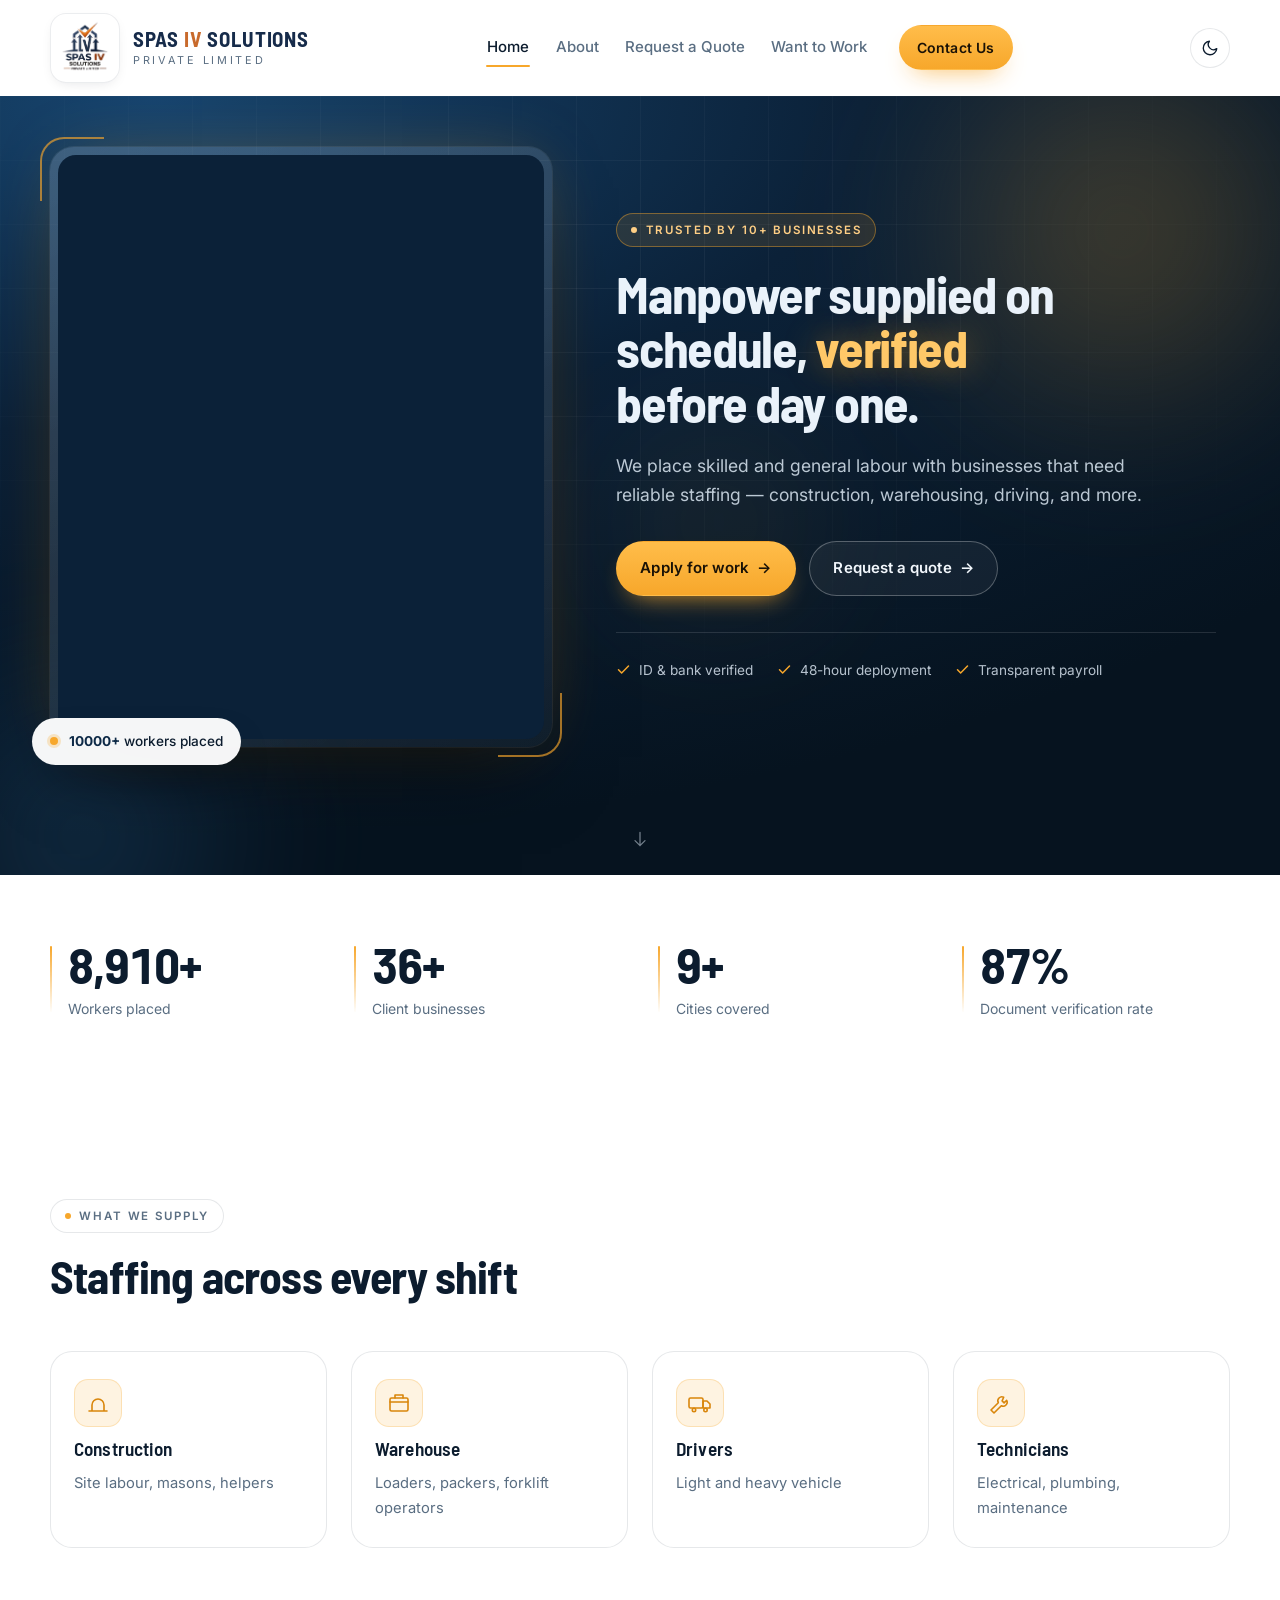
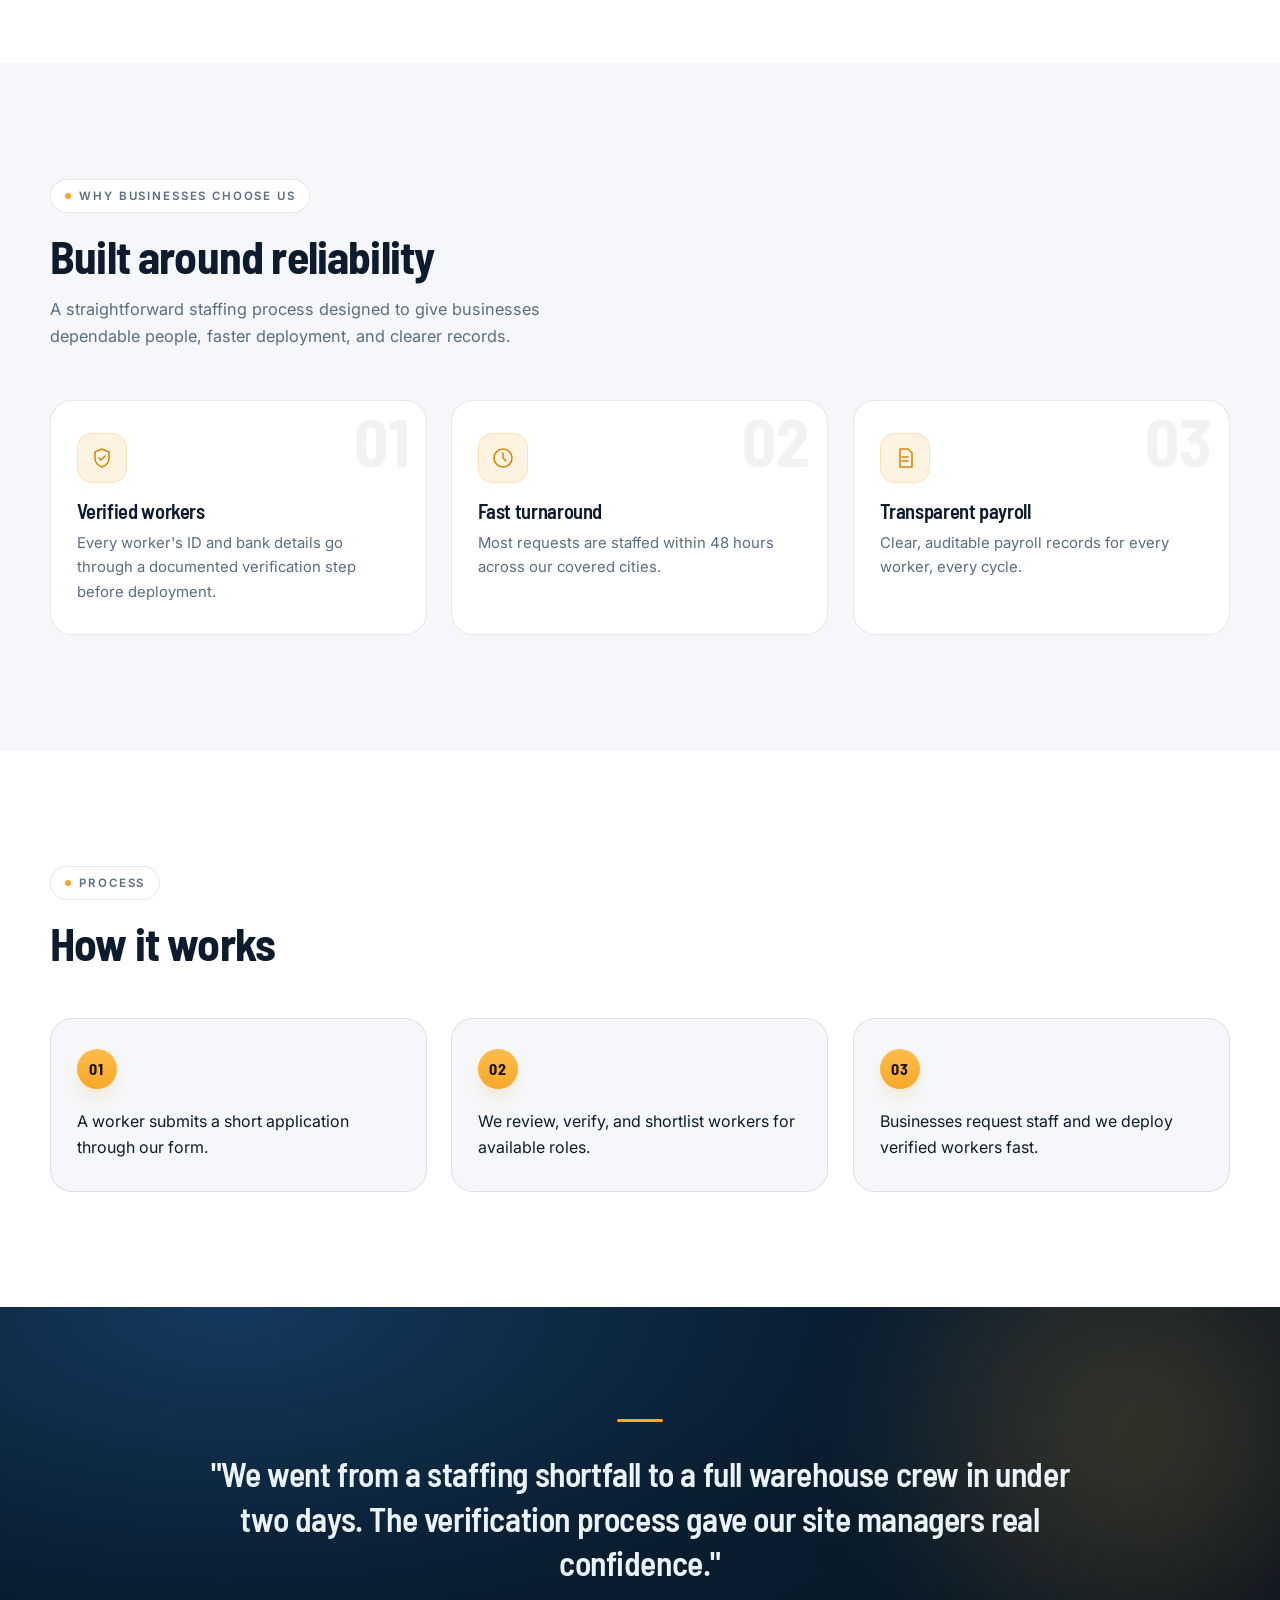
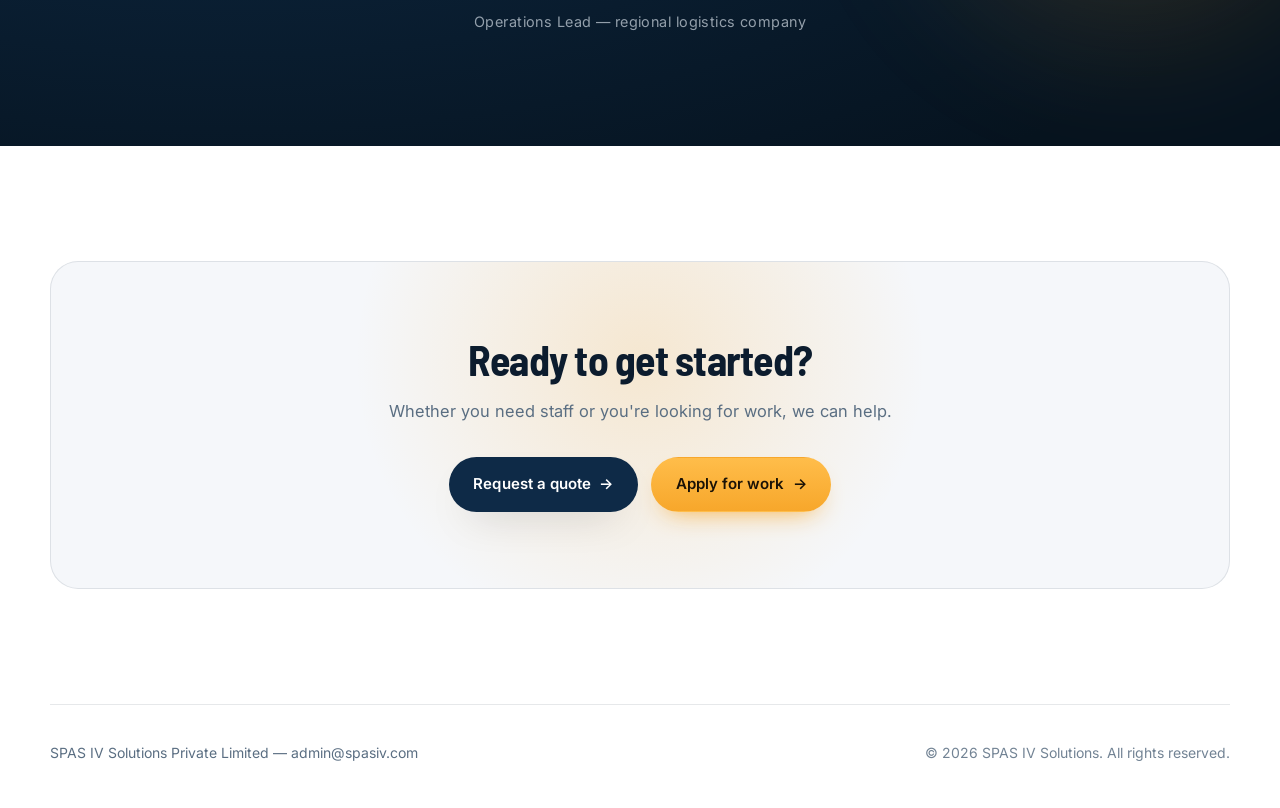
==== commit f178fb8c: "For sharing to others" ====
--- a/index.html
+++ b/index.html
@@ -5,6 +5,10 @@
 <meta name="viewport" content="width=device-width, initial-scale=1.0" />
 <title>SPAS IV Solutions — Reliable Manpower Supply</title>
 <meta name="description" content="Verified manpower and skilled labour supply for businesses. Apply for work or request a staffing quote." />
+<meta property="og:title" content="SPAS IV Solutions — Reliable Manpower Supply">
+<meta property="og:description" content="Verified manpower and skilled labour supply for businesses.">
+<meta property="og:url" content="https://spasiv.in/">
+<meta property="og:type" content="website">
 <link rel="preconnect" href="https://fonts.googleapis.com" />
 <link rel="preconnect" href="https://fonts.gstatic.com" crossorigin />
 <link href="https://fonts.googleapis.com/css2?family=Barlow+Semi+Condensed:wght@500;600;700&family=Inter:wght@400;500;600;700&display=swap" rel="stylesheet" />
--- a/css/style.css
+++ b/css/style.css
@@ -1435,6 +1435,787 @@
   .story-text{font-size:.96rem}
 }
 
+/* ============================================================
+   FORMS — Quote & Contact pages
+   ============================================================ */
+
+/* Single-column hero (shared with About) */
+.hero-layout--single{
+  grid-template-columns:1fr;
+  max-width:820px;
+}
+
+/* Wrapper card around the form */
+.form-wrap{
+  max-width:720px;
+  margin-inline:auto;
+  padding:clamp(1.75rem, 4vw, 2.75rem);
+  background:var(--surface);
+  border:1px solid var(--line);
+  border-radius:var(--radius-xl);
+  box-shadow:var(--shadow-md);
+}
+
+.form-head{
+  margin-bottom:clamp(1.5rem, 3vw, 2rem);
+}
+.form-head .section-title{margin-top:.25rem}
+
+.req-mark{
+  color:var(--amber-600);
+  font-weight:700;
+}
+[data-theme="dark"] .req-mark{color:var(--amber)}
+
+/* Form fields */
+#quote-form,
+#contact-form{
+  display:flex;
+  flex-direction:column;
+  gap:1.15rem;
+}
+
+.field{
+  display:flex;
+  flex-direction:column;
+  gap:.45rem;
+  min-width:0; /* prevents overflow inside grid cells */
+}
+
+.field label{
+  font-family:var(--font-body);
+  font-size:.84rem;
+  font-weight:600;
+  letter-spacing:.02em;
+  color:var(--text);
+}
+
+.field input,
+.field select,
+.field textarea{
+  width:100%;
+  font:inherit;
+  font-size:.95rem;
+  color:var(--text);
+  background:var(--bg);
+  border:1px solid var(--line);
+  border-radius:12px;
+  padding:.85rem 1rem;
+  transition:border-color .3s var(--ease), box-shadow .3s var(--ease), background-color .3s var(--ease);
+  -webkit-appearance:none;
+  appearance:none;
+}
+
+.field textarea{
+  resize:vertical;
+  min-height:110px;
+  line-height:1.6;
+}
+
+.field select{
+  background-image:url("data:image/svg+xml;utf8,<svg xmlns='http://www.w3.org/2000/svg' width='14' height='14' viewBox='0 0 24 24' fill='none' stroke='%235A6E82' stroke-width='2' stroke-linecap='round' stroke-linejoin='round'><path d='M6 9l6 6 6-6'/></svg>");
+  background-repeat:no-repeat;
+  background-position:right 1rem center;
+  padding-right:2.4rem;
+  cursor:pointer;
+}
+[data-theme="dark"] .field select{
+  background-image:url("data:image/svg+xml;utf8,<svg xmlns='http://www.w3.org/2000/svg' width='14' height='14' viewBox='0 0 24 24' fill='none' stroke='%2394A8BC' stroke-width='2' stroke-linecap='round' stroke-linejoin='round'><path d='M6 9l6 6 6-6'/></svg>");
+}
+
+.field input::placeholder,
+.field textarea::placeholder{
+  color:var(--muted);
+  opacity:.7;
+}
+
+.field input:hover,
+.field select:hover,
+.field textarea:hover{
+  border-color:rgba(247,167,43,.4);
+}
+
+.field input:focus,
+.field select:focus,
+.field textarea:focus{
+  outline:none;
+  border-color:var(--amber);
+  box-shadow:0 0 0 4px var(--amber-soft);
+  background:var(--surface);
+}
+
+/* Form actions & status messages */
+.form-actions{
+  display:flex;
+  flex-direction:column;
+  gap:.85rem;
+  margin-top:.5rem;
+}
+
+.form-actions .btn{
+  align-self:flex-start;
+  min-width:200px;
+}
+
+.form-actions .btn[disabled]{
+  opacity:.75;
+  cursor:wait;
+  transform:none;
+}
+
+.form-status{
+  font-size:.9rem;
+  line-height:1.5;
+  min-height:1.2em;
+  color:var(--muted);
+  transition:color .3s var(--ease);
+}
+.form-status.is-success{color:#0E8A4F}
+.form-status.is-error{color:#D63B3B}
+[data-theme="dark"] .form-status.is-success{color:#4EDB94}
+[data-theme="dark"] .form-status.is-error{color:#FF6B6B}
+
+/* Responsive tweaks for the form */
+@media (max-width:620px){
+  .form-wrap{
+    padding:1.4rem 1.15rem;
+    border-radius:var(--radius-lg);
+  }
+  .form-actions .btn{width:100%;align-self:stretch}
+  .field input,
+  .field select,
+  .field textarea{
+    font-size:16px; /* prevents iOS zoom on focus */
+    padding:.8rem .95rem;
+  }
+}
+
+/* ============================================================
+   WHATSAPP POPUP — quote.html
+   ============================================================ */
+.wa-widget{
+  position:fixed;
+  right:clamp(1rem, 3vw, 1.5rem);
+  bottom:clamp(1rem, 3vw, 1.5rem);
+  z-index:95;
+  font-family:var(--font-body);
+}
+
+/* -------- Floating button -------- */
+.wa-button{
+  position:relative;
+  width:58px;
+  height:58px;
+  border-radius:50%;
+  background:linear-gradient(180deg,#3BD671,#25D366 55%,#1EAE56);
+  color:#FFFFFF;
+  display:grid;
+  place-items:center;
+  box-shadow:
+    0 12px 26px -10px rgba(37,211,102,.7),
+    0 6px 14px -8px rgba(6,21,35,.5);
+  transition:transform .35s var(--ease), box-shadow .35s var(--ease);
+  cursor:pointer;
+}
+.wa-button:hover{
+  transform:translateY(-3px) scale(1.05);
+  box-shadow:
+    0 18px 34px -12px rgba(37,211,102,.9),
+    0 10px 20px -8px rgba(6,21,35,.6);
+}
+.wa-button:active{transform:translateY(-1px) scale(1.02)}
+
+.wa-button svg{
+  position:absolute;
+  transition:opacity .3s var(--ease), transform .45s var(--ease);
+}
+.wa-icon-open{opacity:1;transform:rotate(0) scale(1)}
+.wa-icon-close{opacity:0;transform:rotate(-90deg) scale(.5)}
+
+.wa-widget.is-open .wa-icon-open{opacity:0;transform:rotate(90deg) scale(.5)}
+.wa-widget.is-open .wa-icon-close{opacity:1;transform:rotate(0) scale(1)}
+
+/* Soft pulsing ring */
+.wa-ping{
+  position:absolute;
+  inset:0;
+  border-radius:50%;
+  border:2px solid #25D366;
+  opacity:0;
+  animation:waPing 2.6s ease-out infinite;
+  pointer-events:none;
+}
+@keyframes waPing{
+  0%{opacity:.7;transform:scale(1)}
+  100%{opacity:0;transform:scale(1.6)}
+}
+
+/* -------- Popup card -------- */
+.wa-popup{
+  position:absolute;
+  right:0;
+  bottom:calc(100% + 14px);
+  width:min(310px, calc(100vw - 2 * var(--gutter)));
+  background:var(--surface);
+  border:1px solid var(--line);
+  border-radius:20px;
+  box-shadow:0 28px 60px -22px rgba(6,21,35,.55);
+  overflow:hidden;
+  opacity:0;
+  visibility:hidden;
+  transform:translateY(14px) scale(.96);
+  transform-origin:bottom right;
+  transition:opacity .35s var(--ease), transform .4s var(--ease), visibility .35s;
+}
+.wa-widget.is-open .wa-popup{
+  opacity:1;
+  visibility:visible;
+  transform:translateY(0) scale(1);
+}
+
+/* Close button */
+.wa-close{
+  position:absolute;
+  top:.55rem;
+  right:.55rem;
+  width:26px;
+  height:26px;
+  border-radius:50%;
+  display:grid;
+  place-items:center;
+  color:var(--muted);
+  background:transparent;
+  transition:background-color .25s var(--ease), color .25s var(--ease);
+  z-index:2;
+}
+.wa-close:hover{
+  background:var(--bg-soft);
+  color:var(--text);
+}
+
+/* Header */
+.wa-popup-top{
+  display:flex;
+  align-items:center;
+  gap:.7rem;
+  padding:1rem 1rem .75rem;
+}
+.wa-avatar{
+  flex:none;
+  width:42px;
+  height:42px;
+  border-radius:50%;
+  display:grid;
+  place-items:center;
+  background:linear-gradient(135deg,#25D366,#128C7E);
+  color:#FFFFFF;
+  box-shadow:0 6px 14px -6px rgba(37,211,102,.6);
+}
+.wa-name{
+  font-weight:700;
+  font-size:.95rem;
+  color:var(--text);
+  line-height:1.2;
+}
+.wa-status{
+  display:flex;
+  align-items:center;
+  gap:.4rem;
+  font-size:.74rem;
+  color:var(--muted);
+  margin-top:.15rem;
+}
+.wa-dot{
+  width:7px;
+  height:7px;
+  border-radius:50%;
+  background:#25D366;
+  box-shadow:0 0 0 3px rgba(37,211,102,.22);
+  animation:waDot 2s ease-in-out infinite;
+}
+@keyframes waDot{
+  0%,100%{transform:scale(1);opacity:1}
+  50%{transform:scale(1.25);opacity:.7}
+}
+
+/* Body */
+.wa-popup-body{
+  padding:0 1rem 1rem;
+}
+
+.wa-bubble{
+  font-size:.86rem;
+  line-height:1.55;
+  color:var(--text);
+  background:var(--bg-soft);
+  padding:.75rem .85rem;
+  border-radius:14px 14px 14px 4px;
+  margin-bottom:.9rem;
+}
+
+.wa-cta{
+  display:flex;
+  align-items:center;
+  justify-content:center;
+  gap:.55rem;
+  width:100%;
+  padding:.85rem 1rem;
+  border-radius:12px;
+  background:linear-gradient(180deg,#3BD671,#25D366 60%,#1EAE56);
+  color:#FFFFFF;
+  font-size:.92rem;
+  font-weight:600;
+  text-decoration:none;
+  box-shadow:0 10px 22px -10px rgba(37,211,102,.8);
+  transition:transform .3s var(--ease), box-shadow .3s var(--ease);
+}
+.wa-cta:hover{
+  transform:translateY(-2px);
+  box-shadow:0 16px 28px -12px rgba(37,211,102,1);
+}
+.wa-cta:active{transform:translateY(0)}
+.wa-cta svg{flex:none}
+
+.wa-hint{
+  font-size:.7rem;
+  color:var(--muted);
+  text-align:center;
+  margin-top:.7rem;
+  opacity:.8;
+}
+
+/* -------- Mobile tweaks -------- */
+@media (max-width:480px){
+  .wa-button{width:54px;height:54px}
+  .wa-popup{
+    width:min(290px, calc(100vw - 1.5rem));
+    right:-.25rem;
+  }
+  .wa-popup-top{padding:.9rem .9rem .6rem}
+  .wa-popup-body{padding:0 .9rem .9rem}
+  .wa-bubble{font-size:.83rem}
+}
+
+/* ============================================================
+   QUOTE FORM — RESPONSIVE FIX
+   ============================================================ */
+
+/* ---------- 2-column grid used in the form ---------- */
+.grid--2{
+  display:grid;
+  grid-template-columns:1fr 1fr;
+  gap:1.15rem;
+}
+
+/* Form wrapper defaults (in case not already defined) */
+.form-wrap{
+  max-width:720px;
+  margin-inline:auto;
+  padding:clamp(1.75rem, 4vw, 2.75rem);
+  background:var(--surface);
+  border:1px solid var(--line);
+  border-radius:var(--radius-xl);
+  box-shadow:var(--shadow-md);
+}
+
+/* ---------- Tablet: keep 2 cols but tighten padding ---------- */
+@media (max-width:820px){
+  .form-wrap{
+    padding:clamp(1.4rem, 4vw, 2rem);
+    border-radius:var(--radius-lg);
+  }
+}
+
+/* ---------- Phone: collapse everything to 1 column ---------- */
+@media (max-width:620px){
+  .grid--2{
+    grid-template-columns:1fr;
+    gap:1rem;
+  }
+
+  .form-wrap{
+    padding:1.35rem 1.1rem;
+    border-radius:var(--radius);
+  }
+
+  .form-head .section-title{
+    font-size:clamp(1.35rem, 5.5vw, 1.75rem);
+  }
+
+  .section-intro{
+    font-size:.95rem;
+  }
+
+  /* Full-width button + prevent iOS zoom on input focus */
+  .form-actions .btn{
+    width:100%;
+    justify-content:center;
+  }
+
+  .field input,
+  .field select,
+  .field textarea{
+    font-size:16px;   /* Must stay 16px to prevent iOS auto-zoom */
+    padding:.85rem 1rem;
+  }
+
+  .field label{
+    font-size:.82rem;
+  }
+
+  /* Reduce hero spacing so it doesn't dominate the small screen */
+  .hero{
+    padding-block:clamp(1.75rem, 6vw, 2.5rem) clamp(4rem, 12vw, 6rem);
+  }
+
+  .hero-title{
+    font-size:clamp(1.75rem, 8vw, 2.4rem);
+  }
+
+  .hero-chips{
+    flex-direction:column;
+    align-items:flex-start;
+    gap:.5rem;
+  }
+}
+
+/* ---------- Extra small phones (≤ 380px) ---------- */
+@media (max-width:380px){
+  .form-wrap{
+    padding:1.1rem .9rem;
+  }
+
+  .field input,
+  .field select,
+  .field textarea{
+    padding:.75rem .85rem;
+  }
+}
+
+/* ============================================================
+   QUOTE PAGE — FORM + WHATSAPP WIDGET
+   ============================================================ */
+
+/* ---------- Single-column hero (used on Quote/About/Contact) ---------- */
+.hero-layout--single{
+  grid-template-columns:1fr;
+  max-width:820px;
+}
+
+/* ---------- Form wrapper ---------- */
+.form-wrap{
+  max-width:720px;
+  margin-inline:auto;
+  padding:clamp(1.75rem, 4vw, 2.75rem);
+  background:var(--surface);
+  border:1px solid var(--line);
+  border-radius:var(--radius-xl);
+  box-shadow:var(--shadow-md);
+}
+
+.form-head{margin-bottom:clamp(1.5rem, 3vw, 2rem)}
+.form-head .section-title{margin-top:.25rem}
+
+.req-mark{
+  color:var(--amber-600);
+  font-weight:700;
+}
+[data-theme="dark"] .req-mark{color:var(--amber)}
+
+/* ---------- 2-column grid inside form ---------- */
+.grid--2{
+  display:grid;
+  grid-template-columns:1fr 1fr;
+  gap:1.15rem;
+}
+
+/* ---------- Fields ---------- */
+#quote-form,
+#contact-form{
+  display:flex;
+  flex-direction:column;
+  gap:1.15rem;
+}
+
+.field{
+  display:flex;
+  flex-direction:column;
+  gap:.45rem;
+  min-width:0;
+}
+
+.field label{
+  font-family:var(--font-body);
+  font-size:.84rem;
+  font-weight:600;
+  letter-spacing:.02em;
+  color:var(--text);
+}
+
+.field input,
+.field select,
+.field textarea{
+  width:100%;
+  font:inherit;
+  font-size:.95rem;
+  color:var(--text);
+  background:var(--bg);
+  border:1px solid var(--line);
+  border-radius:12px;
+  padding:.85rem 1rem;
+  transition:border-color .3s var(--ease), box-shadow .3s var(--ease), background-color .3s var(--ease);
+  -webkit-appearance:none;
+  appearance:none;
+}
+
+.field textarea{
+  resize:vertical;
+  min-height:110px;
+  line-height:1.6;
+}
+
+.field select{
+  background-image:url("data:image/svg+xml;utf8,<svg xmlns='http://www.w3.org/2000/svg' width='14' height='14' viewBox='0 0 24 24' fill='none' stroke='%235A6E82' stroke-width='2' stroke-linecap='round' stroke-linejoin='round'><path d='M6 9l6 6 6-6'/></svg>");
+  background-repeat:no-repeat;
+  background-position:right 1rem center;
+  padding-right:2.4rem;
+  cursor:pointer;
+}
+[data-theme="dark"] .field select{
+  background-image:url("data:image/svg+xml;utf8,<svg xmlns='http://www.w3.org/2000/svg' width='14' height='14' viewBox='0 0 24 24' fill='none' stroke='%2394A8BC' stroke-width='2' stroke-linecap='round' stroke-linejoin='round'><path d='M6 9l6 6 6-6'/></svg>");
+}
+
+.field input::placeholder,
+.field textarea::placeholder{color:var(--muted);opacity:.7}
+
+.field input:hover,
+.field select:hover,
+.field textarea:hover{border-color:rgba(247,167,43,.4)}
+
+.field input:focus,
+.field select:focus,
+.field textarea:focus{
+  outline:none;
+  border-color:var(--amber);
+  box-shadow:0 0 0 4px var(--amber-soft);
+  background:var(--surface);
+}
+
+/* Inline field errors */
+.field.has-error input,
+.field.has-error select,
+.field.has-error textarea{
+  border-color:#D63B3B;
+  background:rgba(214,59,59,.04);
+  animation:shake .4s var(--ease);
+}
+.field.has-error input:focus,
+.field.has-error select:focus,
+.field.has-error textarea:focus{
+  border-color:#D63B3B;
+  box-shadow:0 0 0 4px rgba(214,59,59,.14);
+}
+
+.field-error{
+  font-size:.78rem;
+  color:#D63B3B;
+  margin-top:.1rem;
+  line-height:1.35;
+  display:flex;
+  align-items:center;
+  gap:.35rem;
+}
+.field-error::before{content:"⚠";font-size:.85rem}
+
+@keyframes shake{
+  0%,100%{transform:translateX(0)}
+  20%{transform:translateX(-6px)}
+  40%{transform:translateX(6px)}
+  60%{transform:translateX(-4px)}
+  80%{transform:translateX(4px)}
+}
+
+/* Form actions & status */
+.form-actions{
+  display:flex;
+  flex-direction:column;
+  gap:.85rem;
+  margin-top:.5rem;
+}
+.form-actions .btn{
+  align-self:flex-start;
+  min-width:200px;
+}
+.form-actions .btn[disabled]{opacity:.75;cursor:wait;transform:none}
+
+.form-status{
+  font-size:.9rem;
+  line-height:1.5;
+  min-height:1.2em;
+  color:var(--muted);
+}
+.form-status.is-success{color:#0E8A4F}
+.form-status.is-error{color:#D63B3B}
+[data-theme="dark"] .form-status.is-success{color:#4EDB94}
+[data-theme="dark"] .form-status.is-error{color:#FF6B6B}
+
+/* ============================================================
+   WHATSAPP WIDGET
+   ============================================================ */
+/* ============================================================
+   WHATSAPP FLOATING BUTTON
+   ============================================================ */
+.wa-button{
+  position:fixed;
+  right:clamp(1rem, 3vw, 1.5rem);
+  bottom:clamp(1rem, 3vw, 1.5rem);
+  z-index:95;
+  display:inline-flex;
+  align-items:center;
+  gap:.6rem;
+  padding:.75rem 1.1rem .75rem .85rem;
+  border-radius:999px;
+  background:linear-gradient(180deg,#3BD671,#25D366 55%,#1EAE56);
+  color:#FFFFFF;
+  font-family:var(--font-body);
+  font-weight:600;
+  font-size:.9rem;
+  text-decoration:none;
+  box-shadow:
+    0 12px 26px -10px rgba(37,211,102,.7),
+    0 6px 14px -8px rgba(6,21,35,.5);
+  transition:transform .35s var(--ease), box-shadow .35s var(--ease);
+  isolation:isolate;
+}
+.wa-button:hover{
+  transform:translateY(-3px) scale(1.04);
+  box-shadow:
+    0 18px 34px -12px rgba(37,211,102,.9),
+    0 10px 20px -8px rgba(6,21,35,.6);
+}
+.wa-button:active{transform:translateY(-1px) scale(1.02)}
+
+.wa-icon{flex:none}
+
+.wa-label{
+  white-space:nowrap;
+  line-height:1;
+}
+
+.wa-ping{
+  position:absolute;
+  inset:0;
+  border-radius:999px;
+  border:2px solid #25D366;
+  opacity:0;
+  animation:waPing 2.6s ease-out infinite;
+  pointer-events:none;
+  z-index:-1;
+}
+@keyframes waPing{
+  0%{opacity:.7;transform:scale(1)}
+  100%{opacity:0;transform:scale(1.35)}
+}
+
+/* Mobile: round icon-only button */
+@media (max-width:620px){
+  .wa-button{
+    width:58px;
+    height:58px;
+    padding:0;
+    gap:0;
+    justify-content:center;
+    border-radius:50%;
+  }
+  .wa-label{display:none}
+  .wa-icon{width:32px;height:32px}
+}
+
+@media (prefers-reduced-motion:reduce){
+  .wa-ping{animation:none !important;opacity:.3}
+}
+/* ============================================================
+   RESPONSIVE — Tablet & Phone
+   ============================================================ */
+
+/* Tablet: tighten form padding */
+@media (max-width:820px){
+  .form-wrap{
+    padding:clamp(1.4rem, 4vw, 2rem);
+    border-radius:var(--radius-lg);
+  }
+  .hero{padding-block:clamp(1.75rem, 5vw, 2.5rem) clamp(4rem, 12vw, 6rem)}
+  .hero-title{font-size:clamp(1.9rem, 6vw, 2.6rem)}
+}
+
+/* Phone: collapse everything to 1 column */
+@media (max-width:620px){
+  .grid--2{
+    grid-template-columns:1fr;
+    gap:1rem;
+  }
+
+  .form-wrap{
+    padding:1.35rem 1.1rem;
+    border-radius:var(--radius);
+  }
+
+  .form-head .section-title{font-size:clamp(1.35rem, 5.5vw, 1.75rem)}
+  .section-intro{font-size:.95rem}
+
+  .form-actions .btn{
+    width:100%;
+    align-self:stretch;
+    justify-content:center;
+  }
+
+  /* 16px prevents iOS auto-zoom on input focus */
+  .field input,
+  .field select,
+  .field textarea{
+    font-size:16px;
+    padding:.85rem 1rem;
+  }
+
+  .field label{font-size:.82rem}
+
+  .hero{padding-block:1.75rem 4rem}
+  .hero-title{font-size:clamp(1.75rem, 8vw, 2.4rem)}
+  .hero-chips{flex-direction:column;align-items:flex-start;gap:.5rem}
+
+  /* WhatsApp widget on small screens */
+  .wa-button{width:54px;height:54px}
+  .wa-popup{
+    width:min(290px, calc(100vw - 1.5rem));
+    right:-.25rem;
+  }
+  .wa-popup-top{padding:.9rem .9rem .6rem}
+  .wa-popup-body{padding:0 .9rem .9rem}
+  .wa-bubble{font-size:.83rem}
+}
+
+/* Extra small phones */
+@media (max-width:380px){
+  .form-wrap{padding:1.1rem .9rem}
+  .field input,
+  .field select,
+  .field textarea{padding:.75rem .85rem}
+}
+
+/* Reduced motion */
+@media (prefers-reduced-motion:reduce){
+  .wa-ping{animation:none !important;opacity:.3}
+  .wa-dot{animation:none !important}
+  .field.has-error input,
+  .field.has-error select,
+  .field.has-error textarea{animation:none !important}
+}
+
+/* -------- Reduced motion -------- */
+@media (prefers-reduced-motion:reduce){
+  .wa-ping{animation:none !important;opacity:.3}
+  .wa-dot{animation:none !important}
+}
 
 /* ============================================================
    REDUCED MOTION
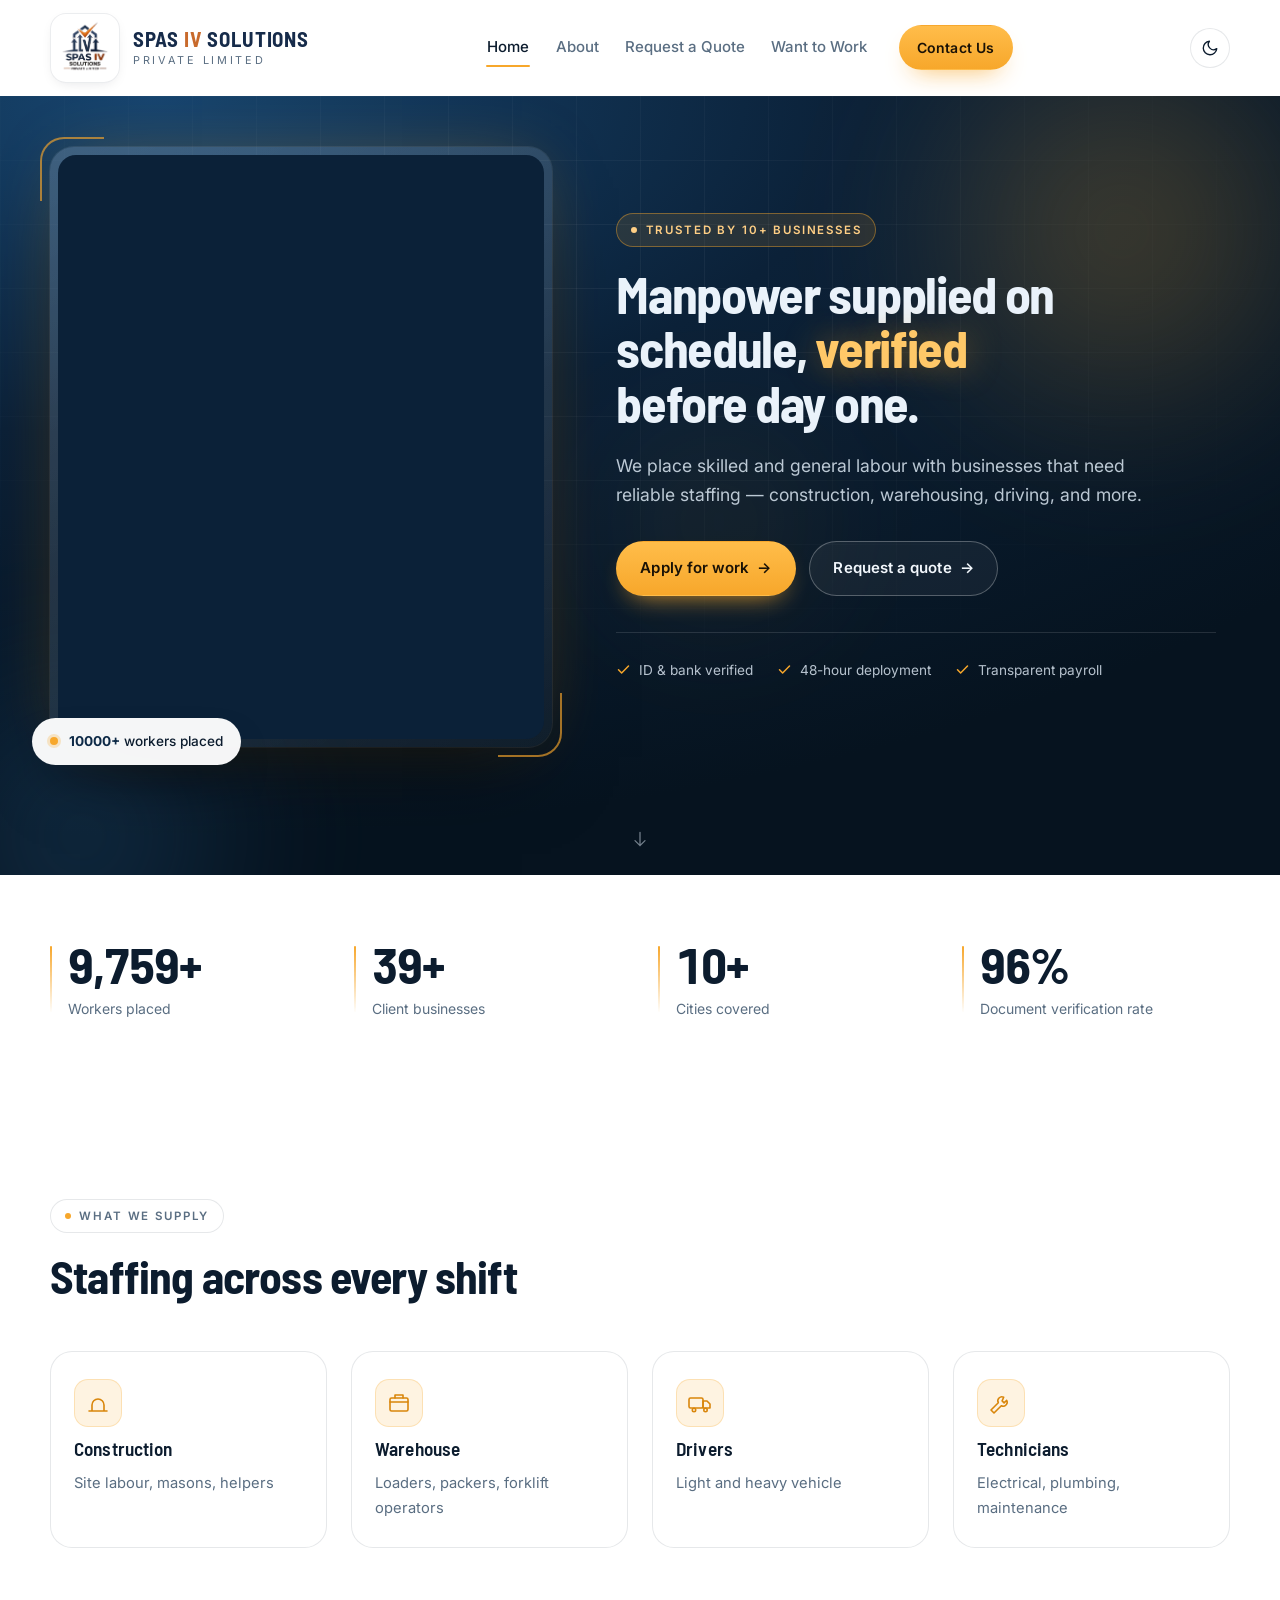
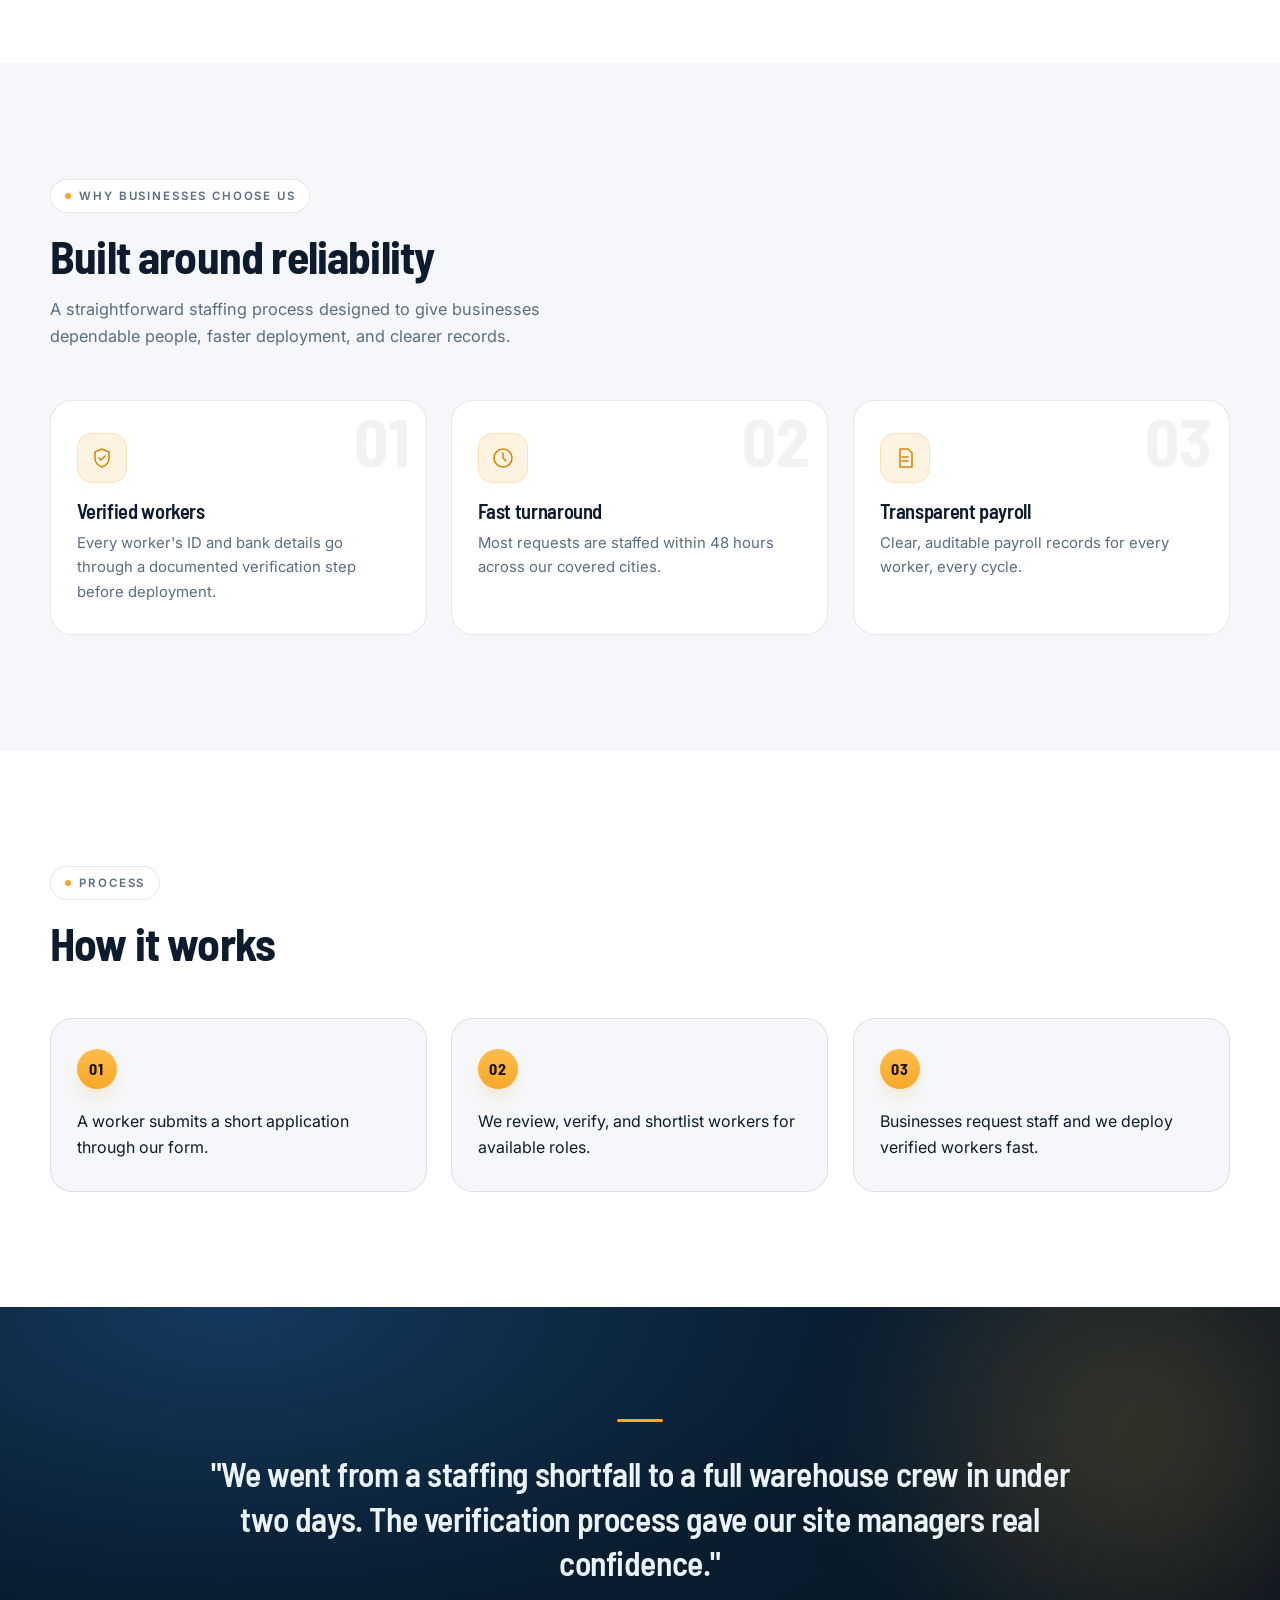
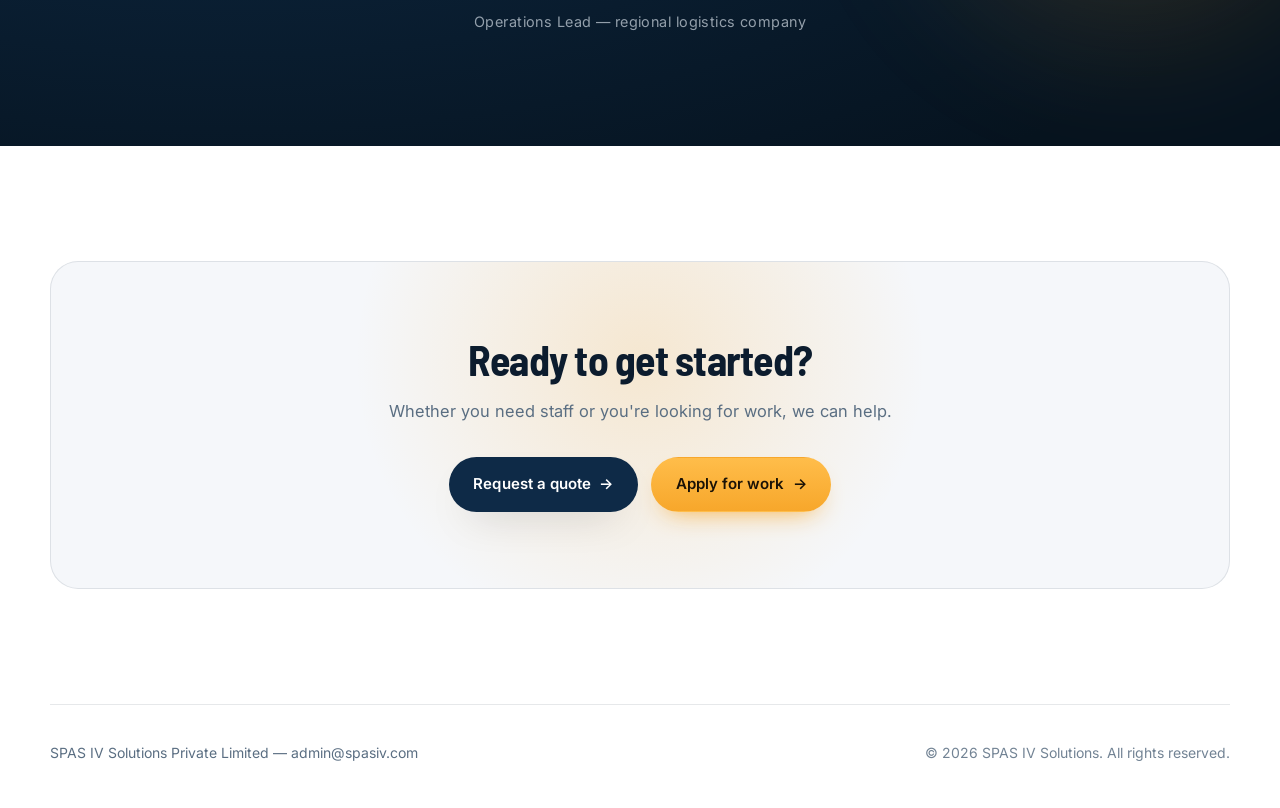
==== commit 5231a3a6: "Fix Google Form embed height so Submit button is visible" ====
--- a/index.html
+++ b/index.html
@@ -5,10 +5,6 @@
 <meta name="viewport" content="width=device-width, initial-scale=1.0" />
 <title>SPAS IV Solutions — Reliable Manpower Supply</title>
 <meta name="description" content="Verified manpower and skilled labour supply for businesses. Apply for work or request a staffing quote." />
-<meta property="og:title" content="SPAS IV Solutions — Reliable Manpower Supply">
-<meta property="og:description" content="Verified manpower and skilled labour supply for businesses.">
-<meta property="og:url" content="https://spasiv.in/">
-<meta property="og:type" content="website">
 <link rel="preconnect" href="https://fonts.googleapis.com" />
 <link rel="preconnect" href="https://fonts.gstatic.com" crossorigin />
 <link href="https://fonts.googleapis.com/css2?family=Barlow+Semi+Condensed:wght@500;600;700&family=Inter:wght@400;500;600;700&display=swap" rel="stylesheet" />
--- a/css/style.css
+++ b/css/style.css
@@ -2218,6 +2218,76 @@
 }
 
 /* ============================================================
+   GOOGLE FORM EMBED — clean, fade-out bottom edge
+   ============================================================ */
+
+.form-wrap.google-form-card{
+  padding: 0;
+  overflow: hidden;
+  background: #FFFFFF;
+  border-radius: var(--radius-xl);
+}
+
+/* The clip container — INCREASED HEIGHT so the button has room */
+.google-form-clip{
+  position: relative;
+  width: 100%;
+  height: 1860px;        /* Was 1480 — now 220px taller */
+  overflow: hidden;
+  border-radius: inherit;
+}
+
+.google-form-clip iframe{
+  position: absolute;
+  top: 0;
+  left: 0;
+  width: 100%;
+  height: 1950px;        /* Still 100px taller to hide the Google bar */
+  border: 0;
+  display: block;
+}
+
+/* Softer, shorter fade — only at the very bottom 50px */
+.google-form-clip::after{
+  content: "";
+  position: absolute;
+  left: 0;
+  right: 0;
+  bottom: 0;
+  height: 50px;          /* Was 90 — smaller fade zone */
+  background: linear-gradient(
+    to bottom,
+    rgba(255, 255, 255, 0) 0%,
+    rgba(255, 255, 255, 0.85) 70%,
+    #FFFFFF 100%
+  );
+  pointer-events: none;
+  z-index: 2;
+}
+
+/* Dark mode: keep wrapper white */
+[data-theme="dark"] .form-wrap.google-form-card,
+[data-theme="dark"] .google-form-clip{
+  background: #FFFFFF;
+}
+
+/* ---------- Responsive heights ---------- */
+@media (max-width: 820px){
+  .google-form-clip{height: 1500px}
+  .google-form-clip iframe{height: 1600px}
+}
+
+@media (max-width: 620px){
+  .google-form-clip{height: 1400px}
+  .google-form-clip iframe{height: 1500px}
+}
+
+@media (max-width: 420px){
+  .google-form-clip{height: 1300px}
+  .google-form-clip iframe{height: 1400px}
+}
+
+/* ============================================================
    REDUCED MOTION
    ============================================================ */
 @media (prefers-reduced-motion:reduce){
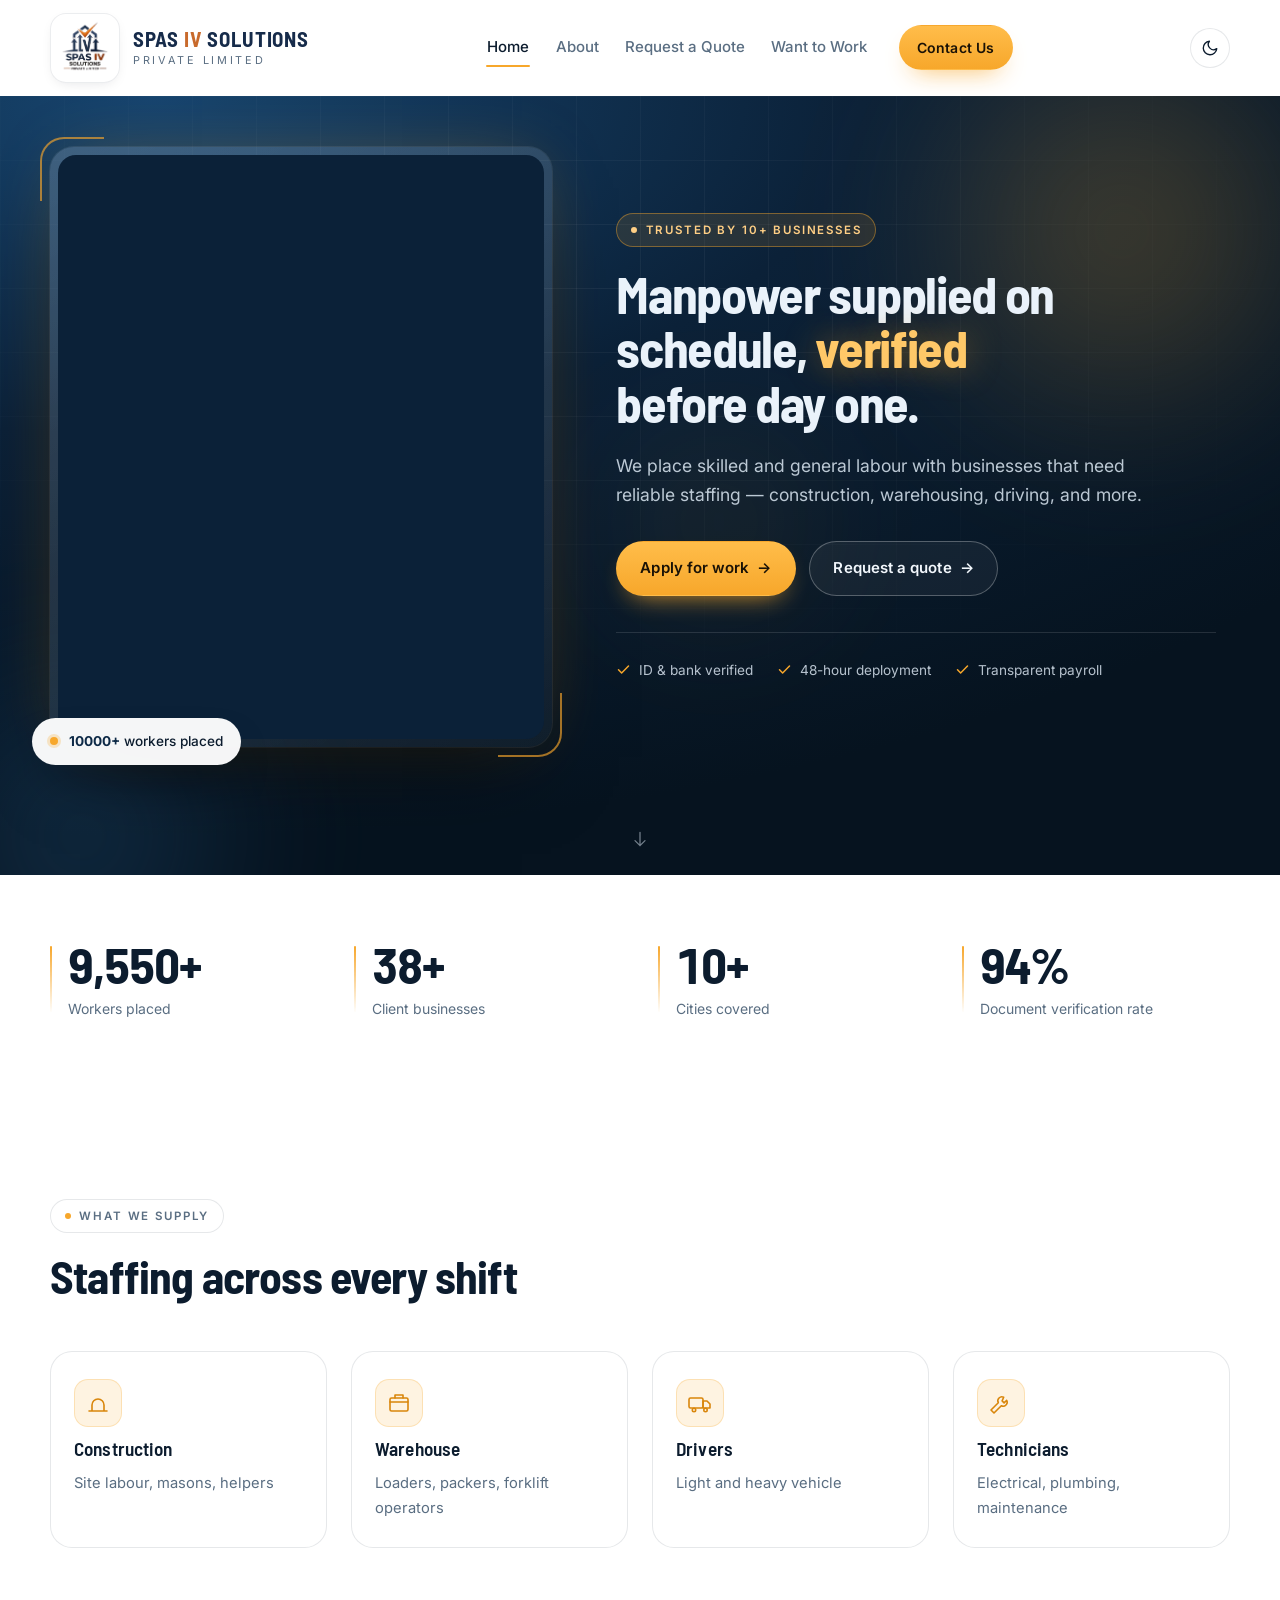
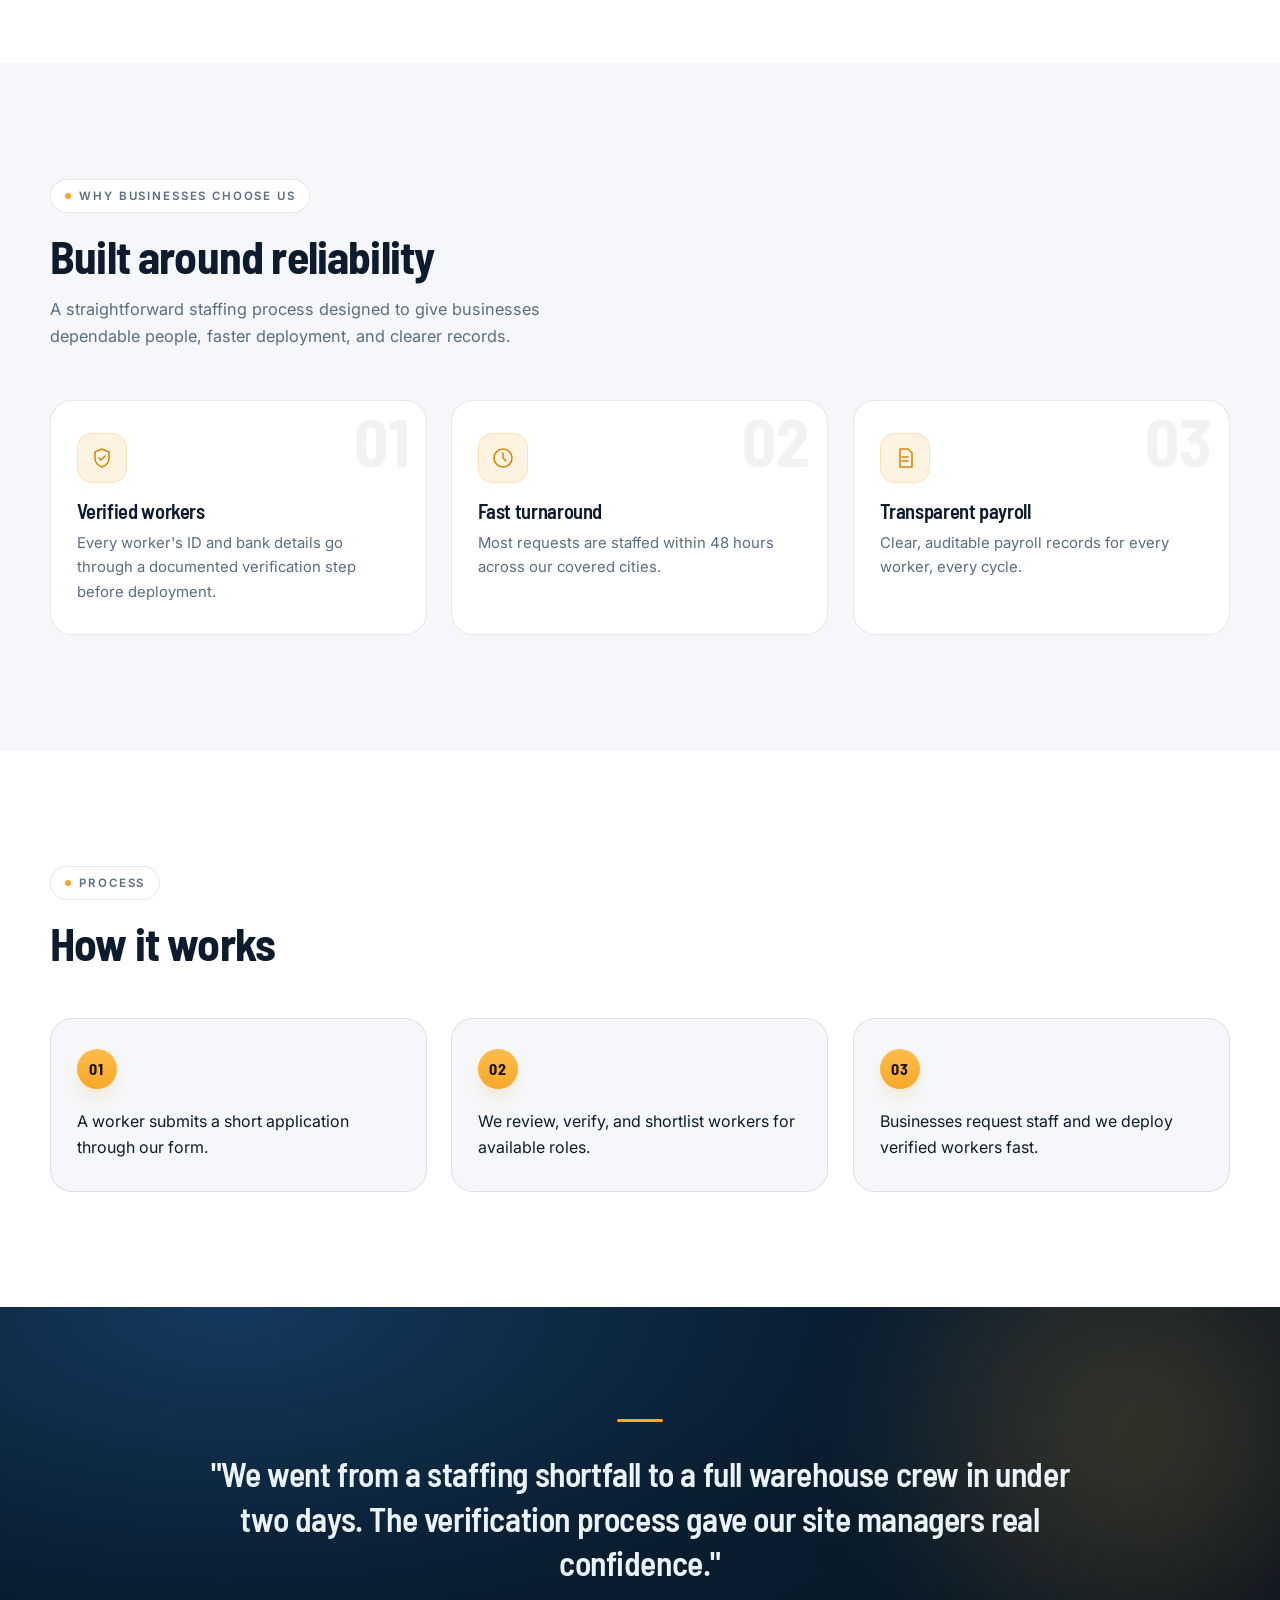
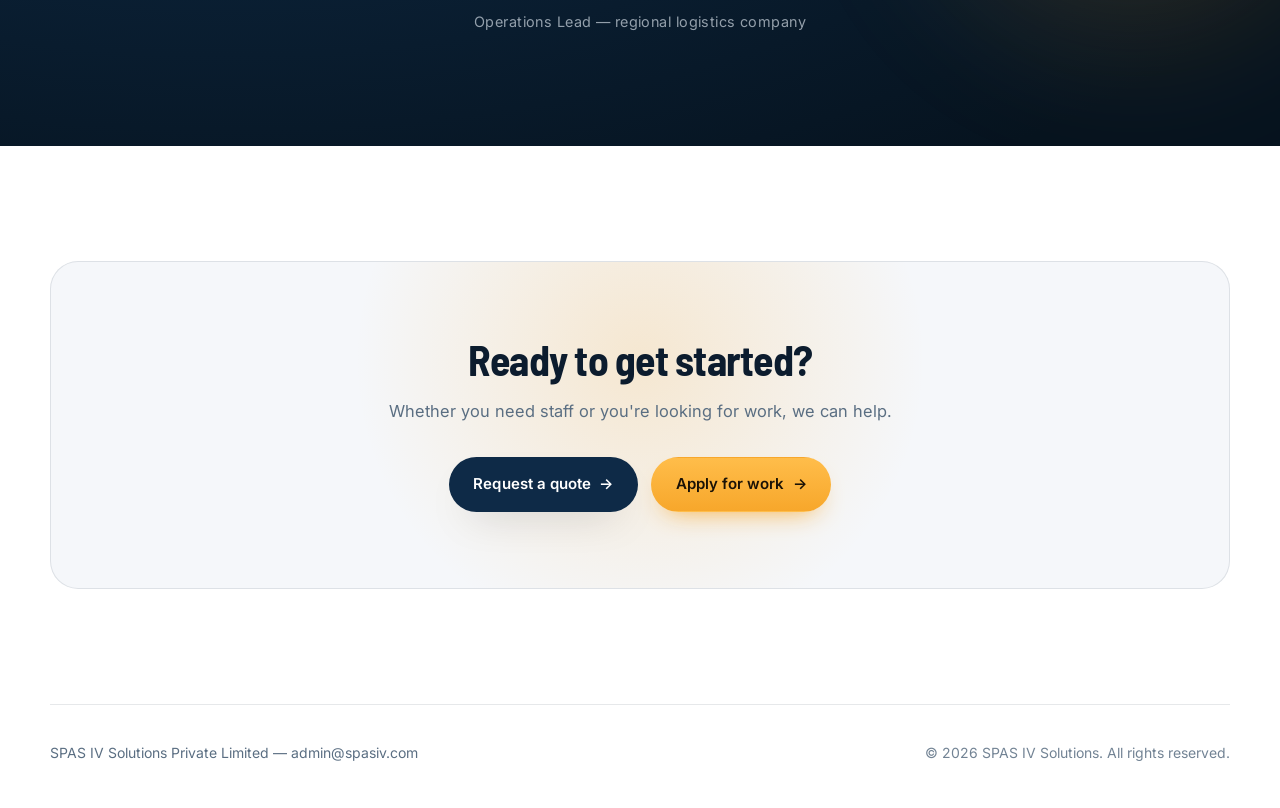
==== commit 64bec588: "Add favicon to all pages" ====
--- a/index.html
+++ b/index.html
@@ -3,6 +3,12 @@
 <head>
 <meta charset="UTF-8" />
 <meta name="viewport" content="width=device-width, initial-scale=1.0" />
+<!-- Favicon -->
+<link rel="apple-touch-icon" sizes="180x180" href="favicons/apple-touch-icon.png">
+<link rel="icon" type="image/png" sizes="32x32" href="favicons/favicon-32x32.png">
+<link rel="icon" type="image/png" sizes="16x16" href="favicons/favicon-16x16.png">
+<link rel="manifest" href="favicons/site.webmanifest">
+<link rel="shortcut icon" href="favicons/favicon.ico">
 <title>SPAS IV Solutions — Reliable Manpower Supply</title>
 <meta name="description" content="Verified manpower and skilled labour supply for businesses. Apply for work or request a staffing quote." />
 <link rel="preconnect" href="https://fonts.googleapis.com" />
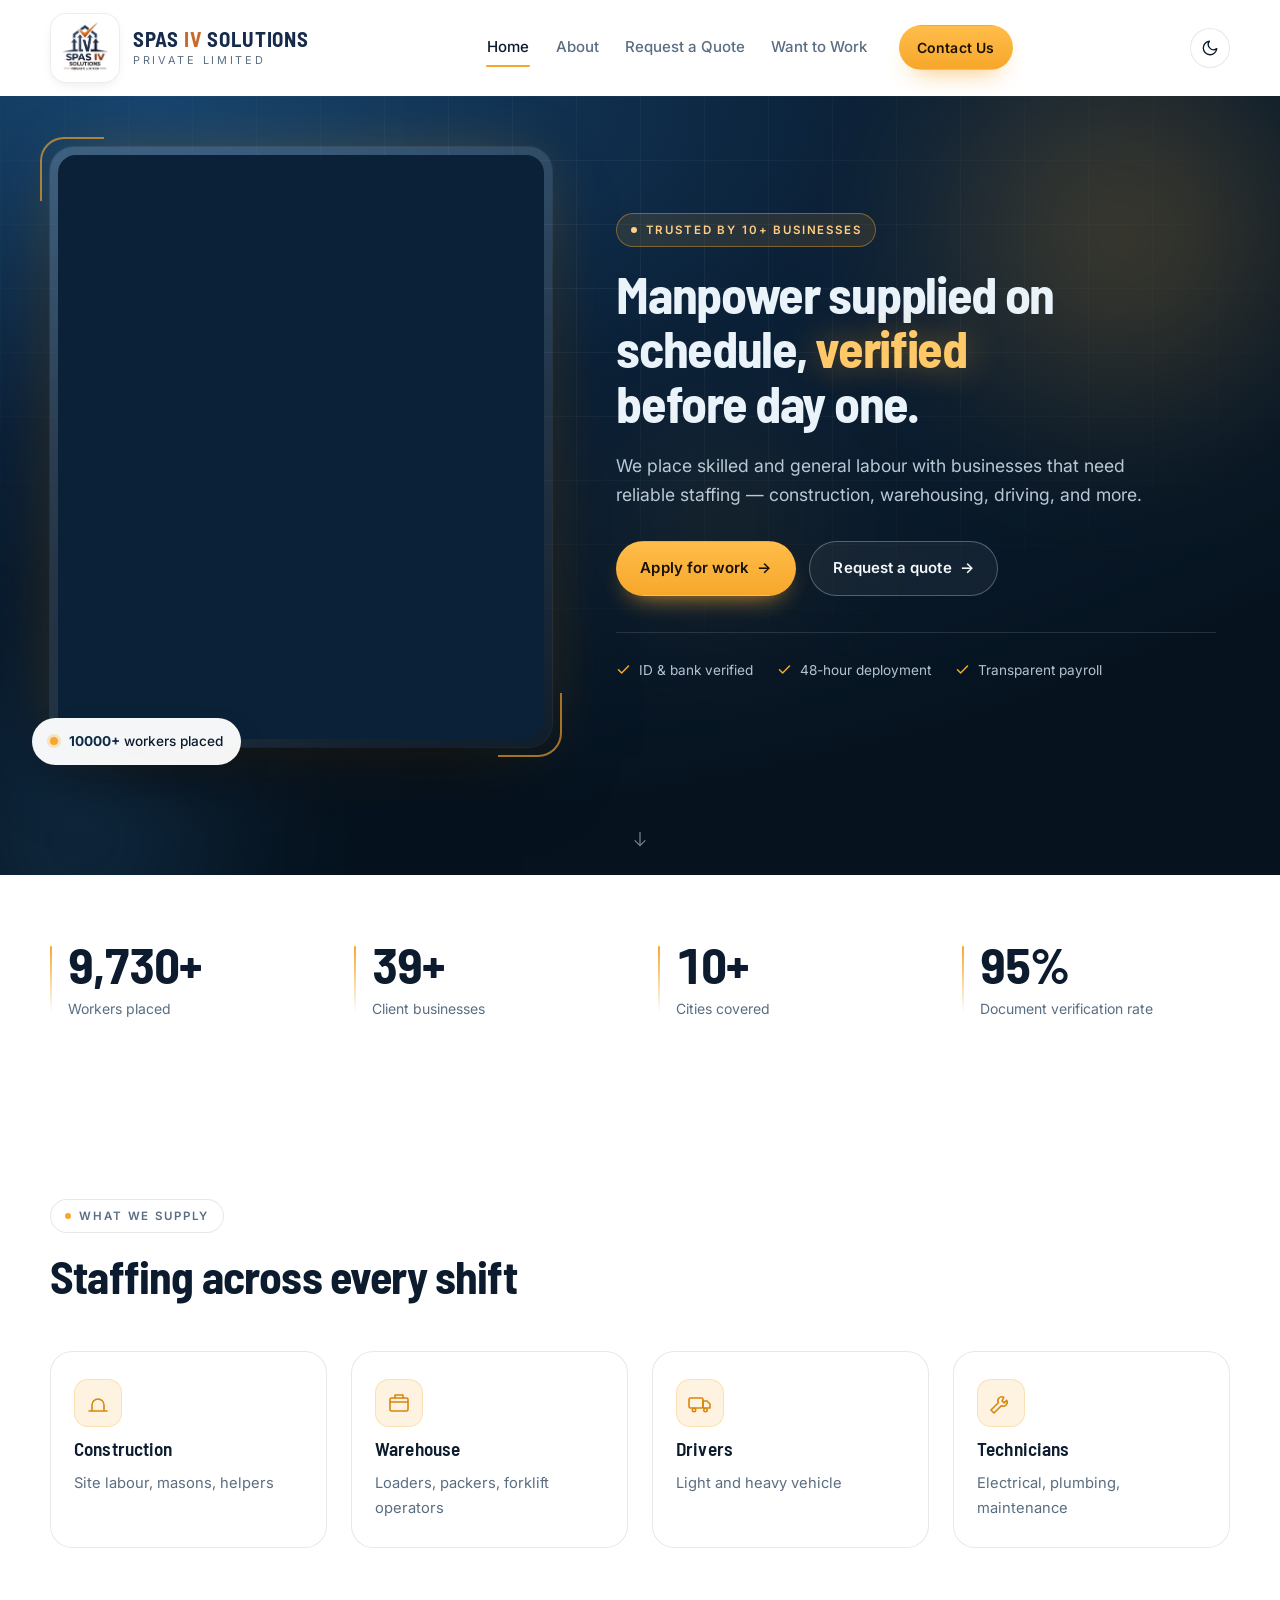
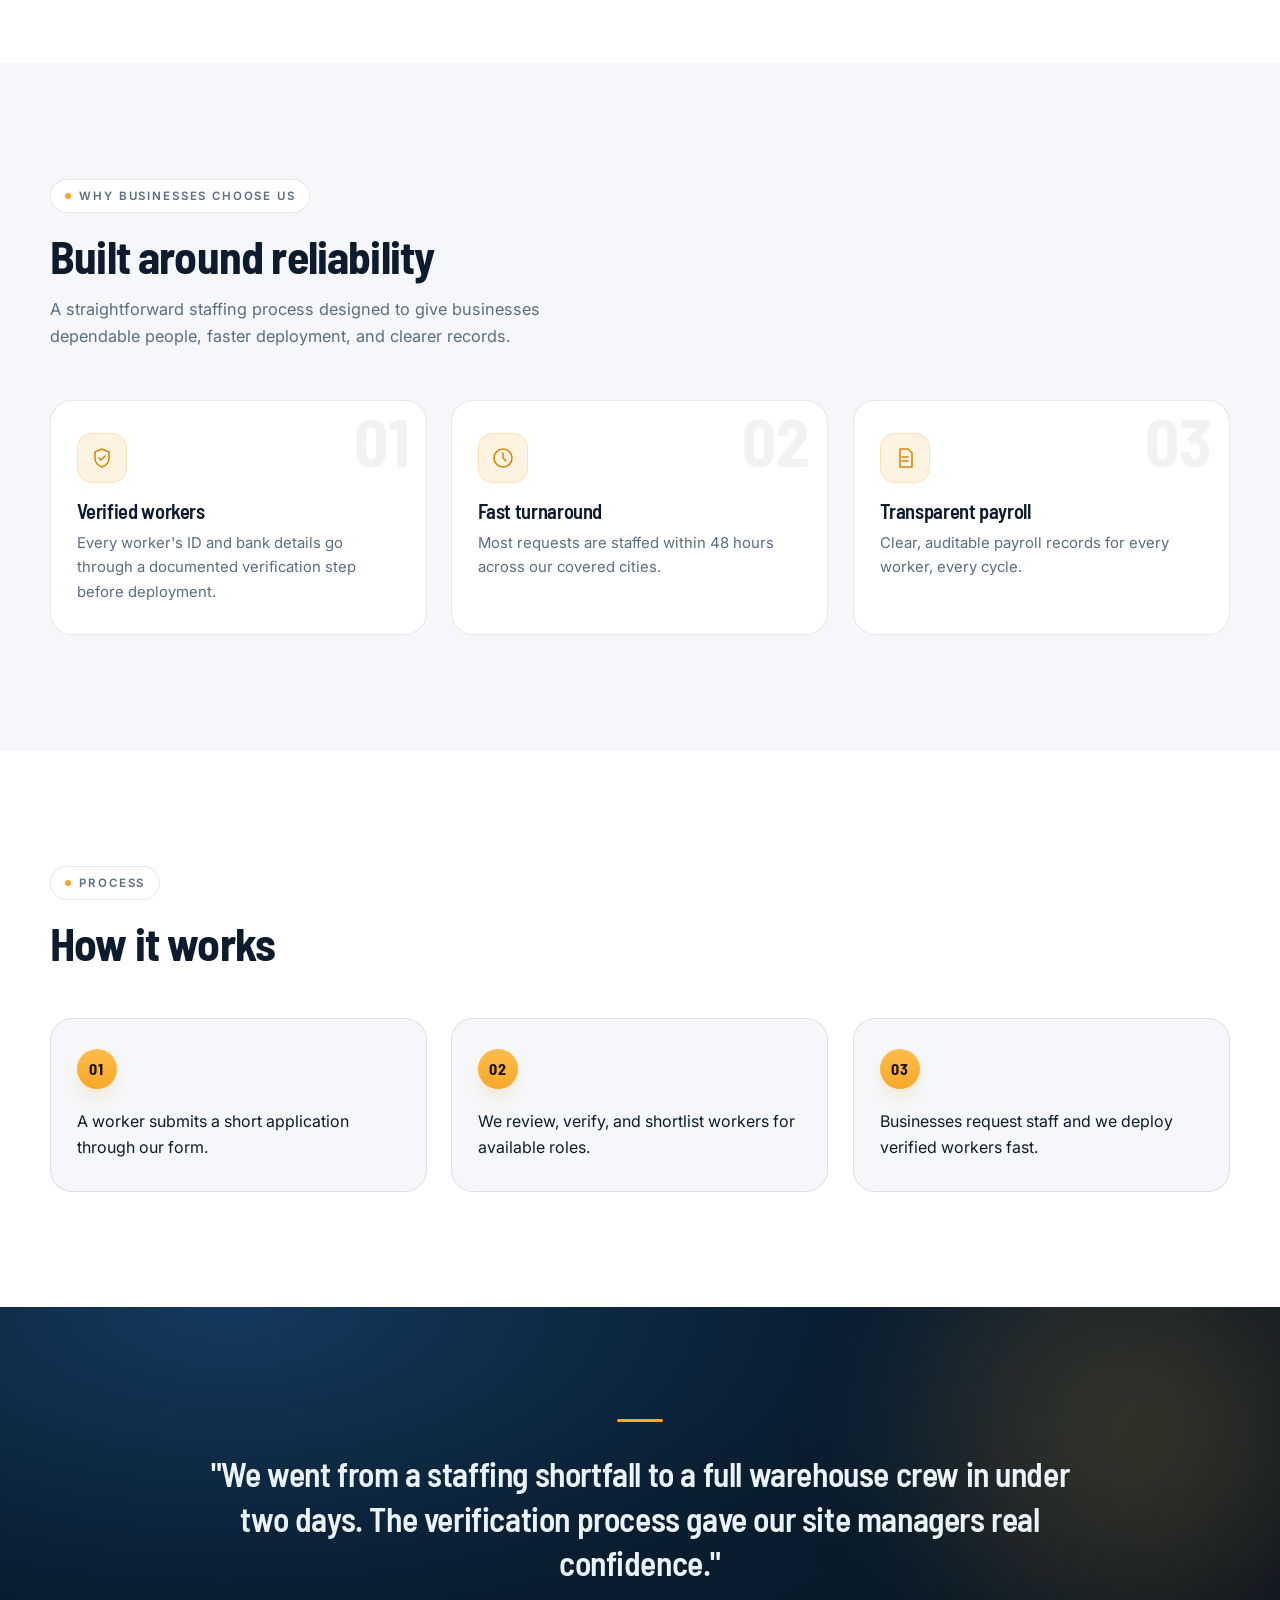
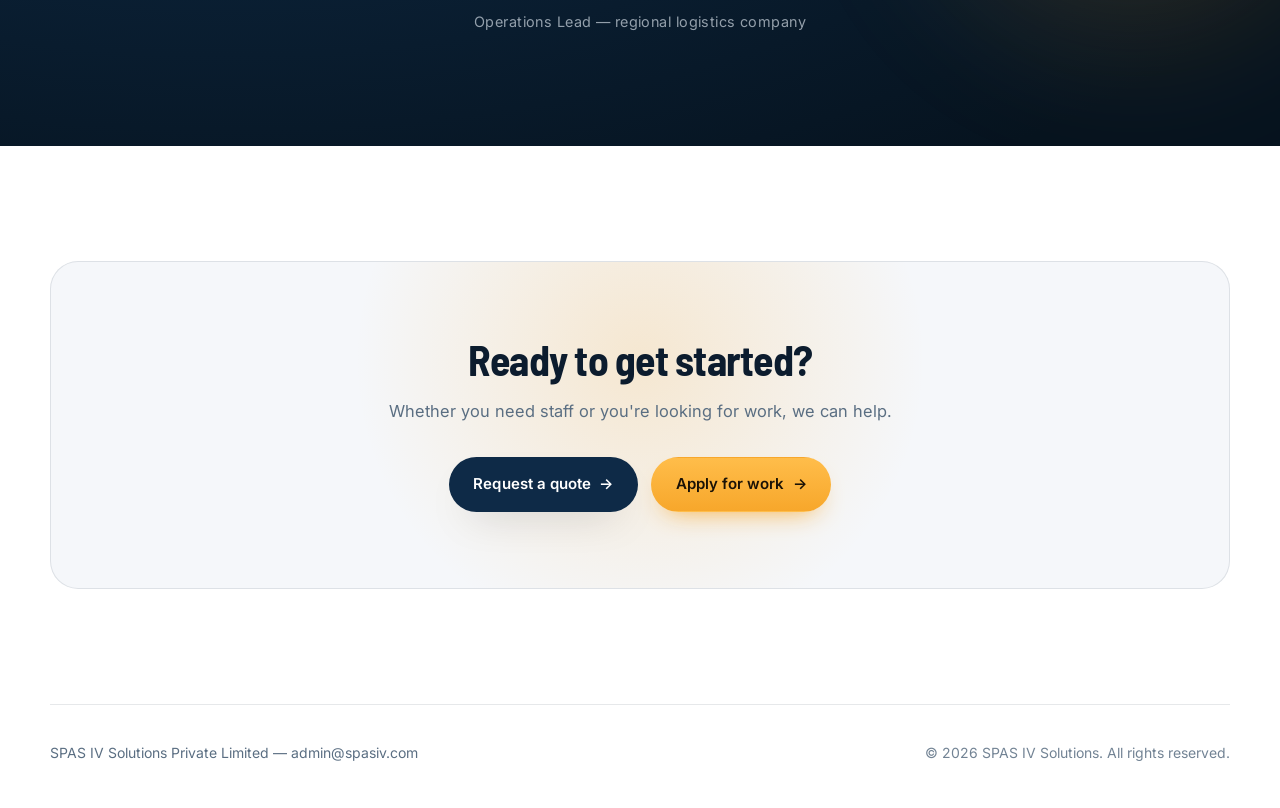
==== commit 242da0b4: "Move favicon.ico to root for Google indexing" ====
--- a/index.html
+++ b/index.html
@@ -3,12 +3,10 @@
 <head>
 <meta charset="UTF-8" />
 <meta name="viewport" content="width=device-width, initial-scale=1.0" />
-<!-- Favicon -->
-<link rel="apple-touch-icon" sizes="180x180" href="favicons/apple-touch-icon.png">
-<link rel="icon" type="image/png" sizes="32x32" href="favicons/favicon-32x32.png">
-<link rel="icon" type="image/png" sizes="16x16" href="favicons/favicon-16x16.png">
-<link rel="manifest" href="favicons/site.webmanifest">
-<link rel="shortcut icon" href="favicons/favicon.ico">
+<link rel="icon" type="image/x-icon" href="/favicon.ico">
+<link rel="icon" type="image/png" sizes="32x32" href="/favicons/favicon-32x32.png">
+<link rel="icon" type="image/png" sizes="16x16" href="/favicons/favicon-16x16.png">
+<link rel="apple-touch-icon" sizes="180x180" href="/favicons/apple-touch-icon.png">
 <title>SPAS IV Solutions — Reliable Manpower Supply</title>
 <meta name="description" content="Verified manpower and skilled labour supply for businesses. Apply for work or request a staffing quote." />
 <link rel="preconnect" href="https://fonts.googleapis.com" />
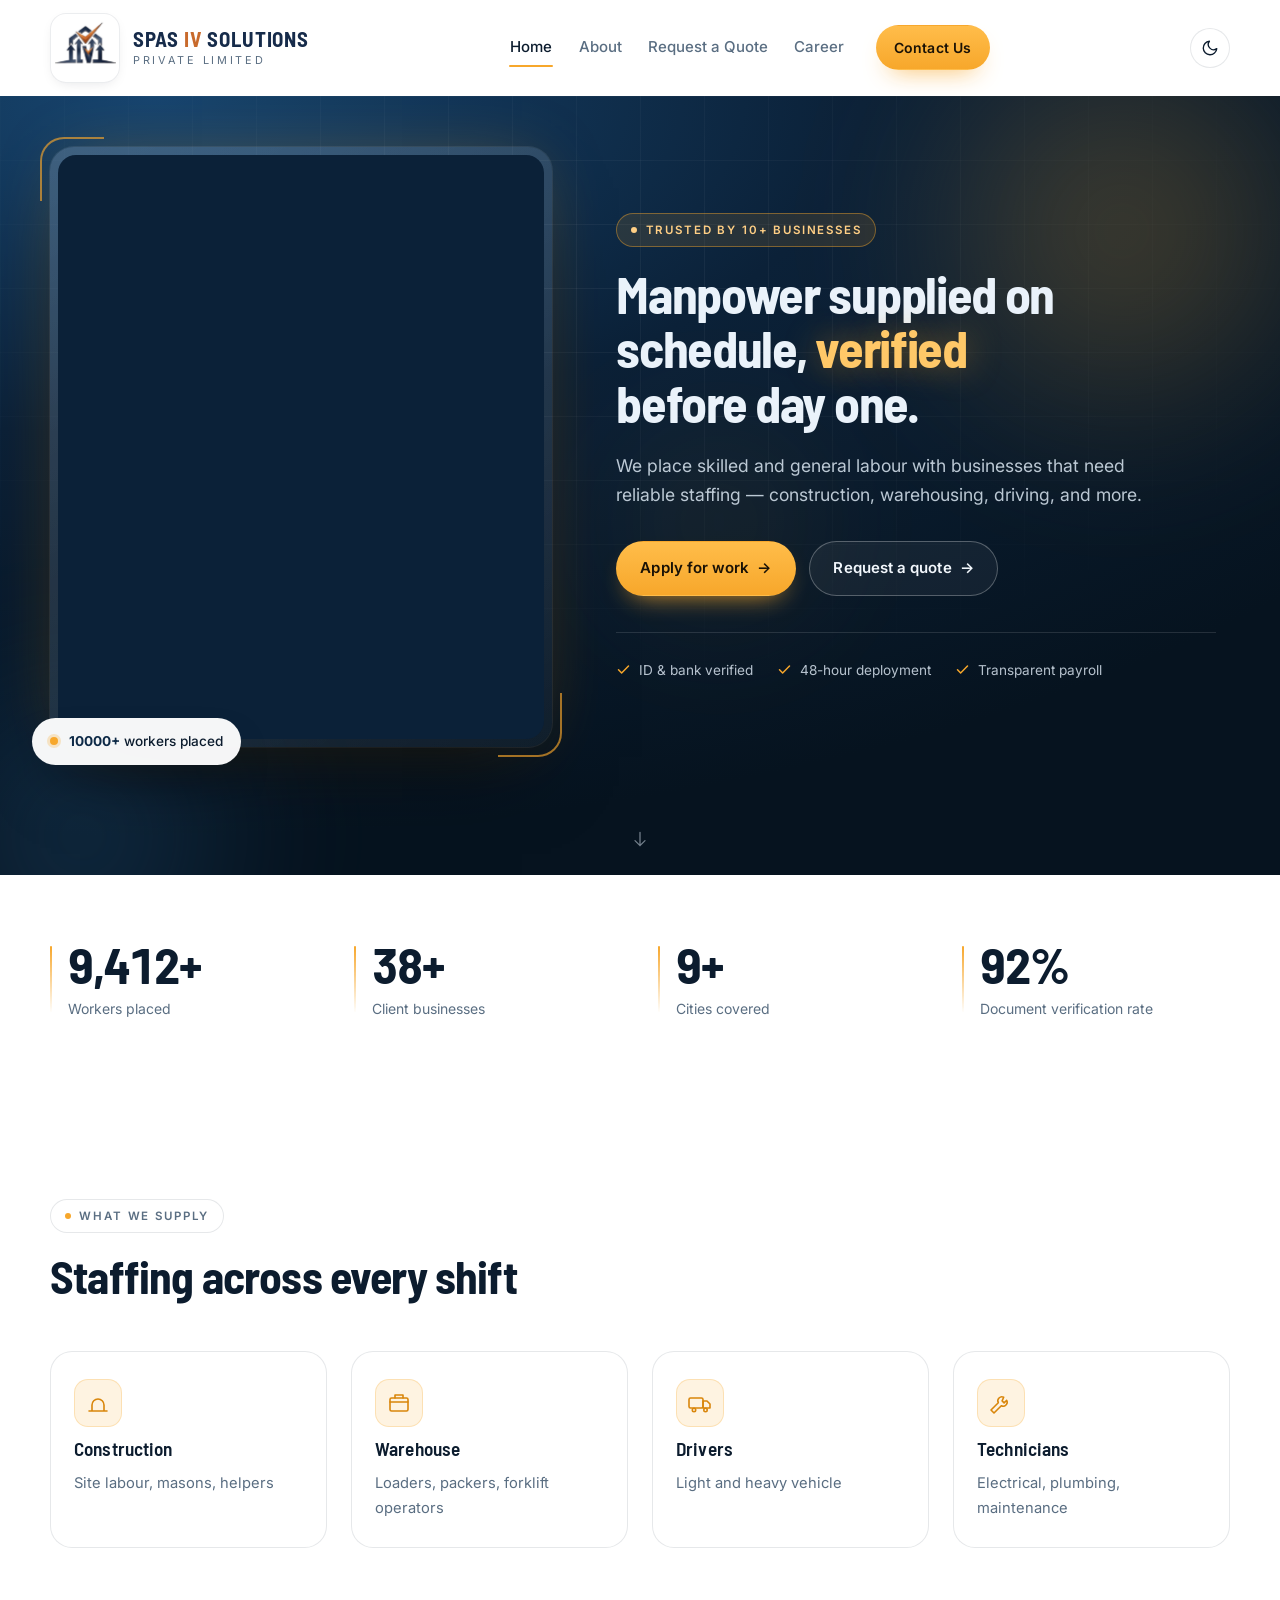
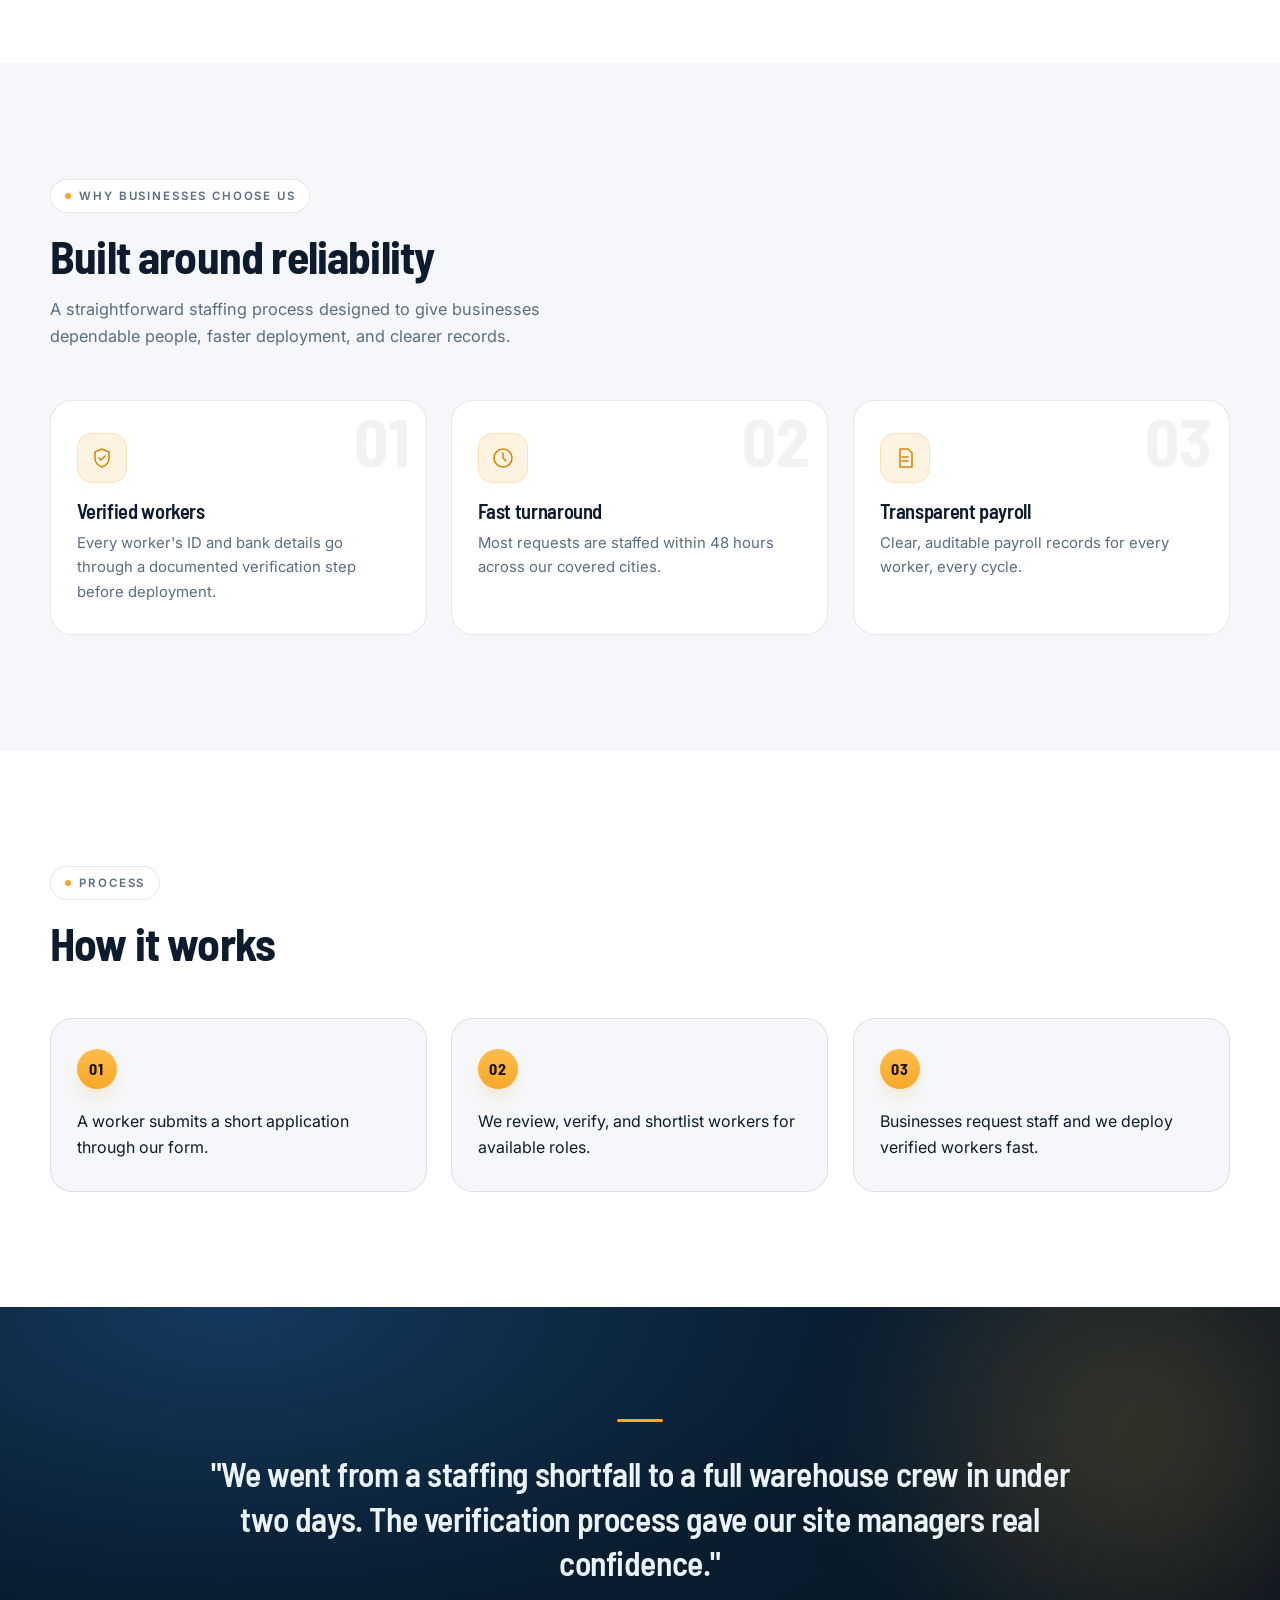
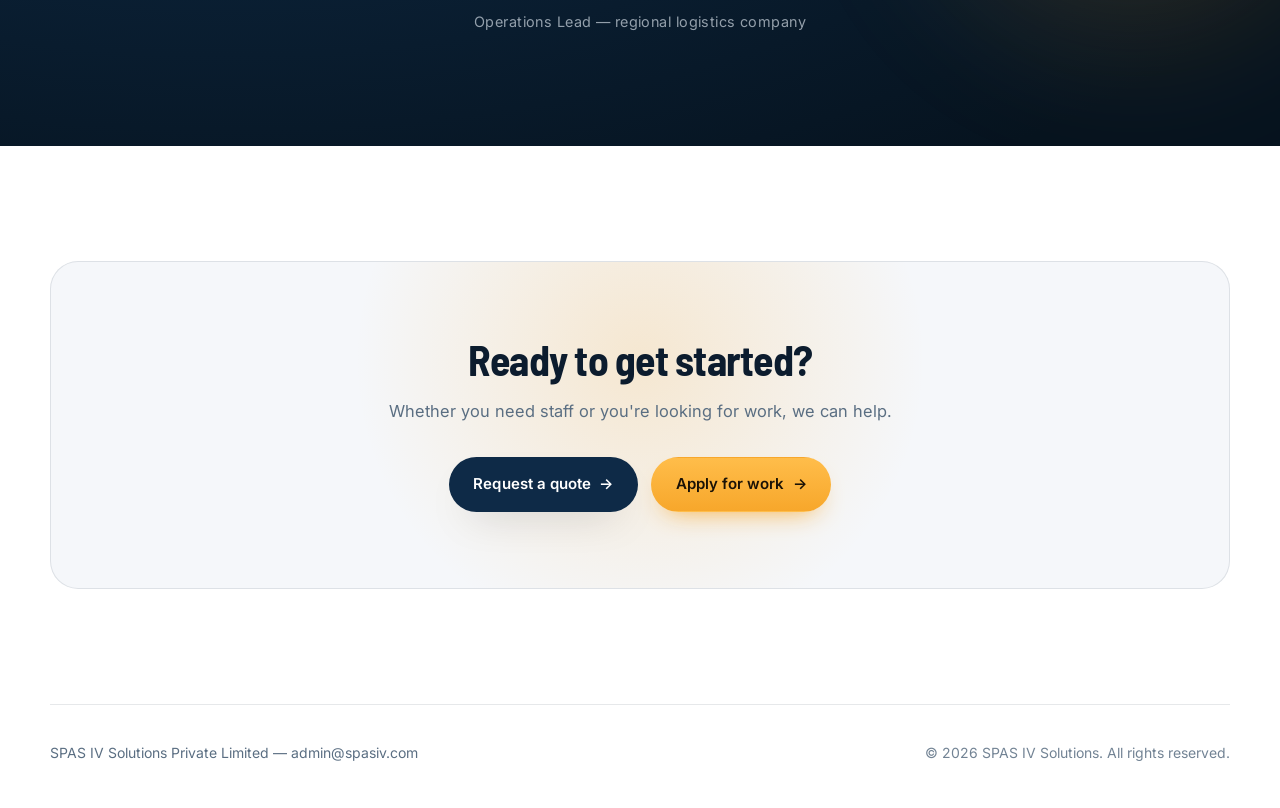
==== commit 826c758a: "Logo Updated successfully" ====
--- a/index.html
+++ b/index.html
@@ -41,7 +41,7 @@
       <a href="index.html" class="nav-link is-active">Home</a>
       <a href="about.html" class="nav-link">About</a>
       <a href="quote.html" class="nav-link">Request a Quote</a>
-      <a href="work.html" class="nav-link">Want to Work</a>
+      <a href="work.html" class="nav-link">Career</a>
       <a href="contact.html" class="btn btn--amber btn--sm nav-cta">Contact Us</a>
     </nav>
 
--- a/css/style.css
+++ b/css/style.css
@@ -2288,6 +2288,129 @@
 }
 
 /* ============================================================
+   CONTACT PAGE
+   ============================================================ */
+
+/* Two-column layout: form left, contact info right */
+.contact-layout{
+  display:grid;
+  grid-template-columns:1.15fr .85fr;
+  gap:clamp(2rem, 4vw, 3.5rem);
+  align-items:start;
+}
+
+/* Optional-field label */
+.opt-mark{
+  font-weight:500;
+  color:var(--muted);
+  font-size:.78rem;
+  margin-left:.2rem;
+}
+
+/* Direct channels list */
+.contact-info{
+  padding:clamp(1.75rem, 4vw, 2.5rem);
+  background:var(--surface);
+  border:1px solid var(--line);
+  border-radius:var(--radius-xl);
+  box-shadow:var(--shadow-md);
+}
+
+.contact-list{
+  display:flex;
+  flex-direction:column;
+  gap:1.35rem;
+  margin-top:1.75rem;
+}
+
+.contact-item{
+  display:flex;
+  align-items:flex-start;
+  gap:1rem;
+}
+
+.contact-icon{
+  flex:none;
+  width:44px;
+  height:44px;
+  border-radius:13px;
+  display:grid;
+  place-items:center;
+  color:var(--amber-600);
+  background:var(--amber-soft);
+  border:1px solid rgba(247,167,43,.25);
+}
+[data-theme="dark"] .contact-icon{color:var(--amber)}
+
+.contact-label{
+  font-size:.72rem;
+  letter-spacing:.14em;
+  text-transform:uppercase;
+  color:var(--muted);
+  font-weight:600;
+  margin-bottom:.25rem;
+}
+
+.contact-value{
+  font-family:var(--font-display);
+  font-size:1.05rem;
+  font-weight:600;
+  color:var(--text);
+  line-height:1.4;
+}
+.contact-value a{
+  color:inherit;
+  text-decoration:none;
+  border-bottom:1px solid transparent;
+  transition:border-color .3s var(--ease), color .3s var(--ease);
+}
+.contact-value a:hover{
+  color:var(--amber-600);
+  border-bottom-color:var(--amber);
+}
+[data-theme="dark"] .contact-value a:hover{color:var(--amber)}
+
+.contact-divider{
+  height:1px;
+  background:var(--line);
+  margin:2rem 0 1.5rem;
+}
+
+.contact-note{
+  font-size:.92rem;
+  line-height:1.65;
+  color:var(--muted);
+}
+.contact-note a{
+  color:var(--amber-600);
+  font-weight:600;
+  text-decoration:none;
+  border-bottom:1px solid rgba(247,167,43,.4);
+  transition:border-color .3s var(--ease), color .3s var(--ease);
+}
+.contact-note a:hover{
+  color:var(--amber);
+  border-bottom-color:var(--amber);
+}
+[data-theme="dark"] .contact-note a{color:var(--amber)}
+
+/* ---------- Responsive ---------- */
+@media (max-width:900px){
+  .contact-layout{
+    grid-template-columns:1fr;
+    gap:2rem;
+  }
+}
+
+@media (max-width:620px){
+  .contact-info{padding:1.5rem 1.25rem}
+  .contact-icon{width:40px;height:40px;border-radius:11px}
+  .contact-value{font-size:.98rem}
+  .contact-list{gap:1.15rem}
+}
+
+
+/* ============================================================
    REDUCED MOTION
    ============================================================ */
 @media (prefers-reduced-motion:reduce){
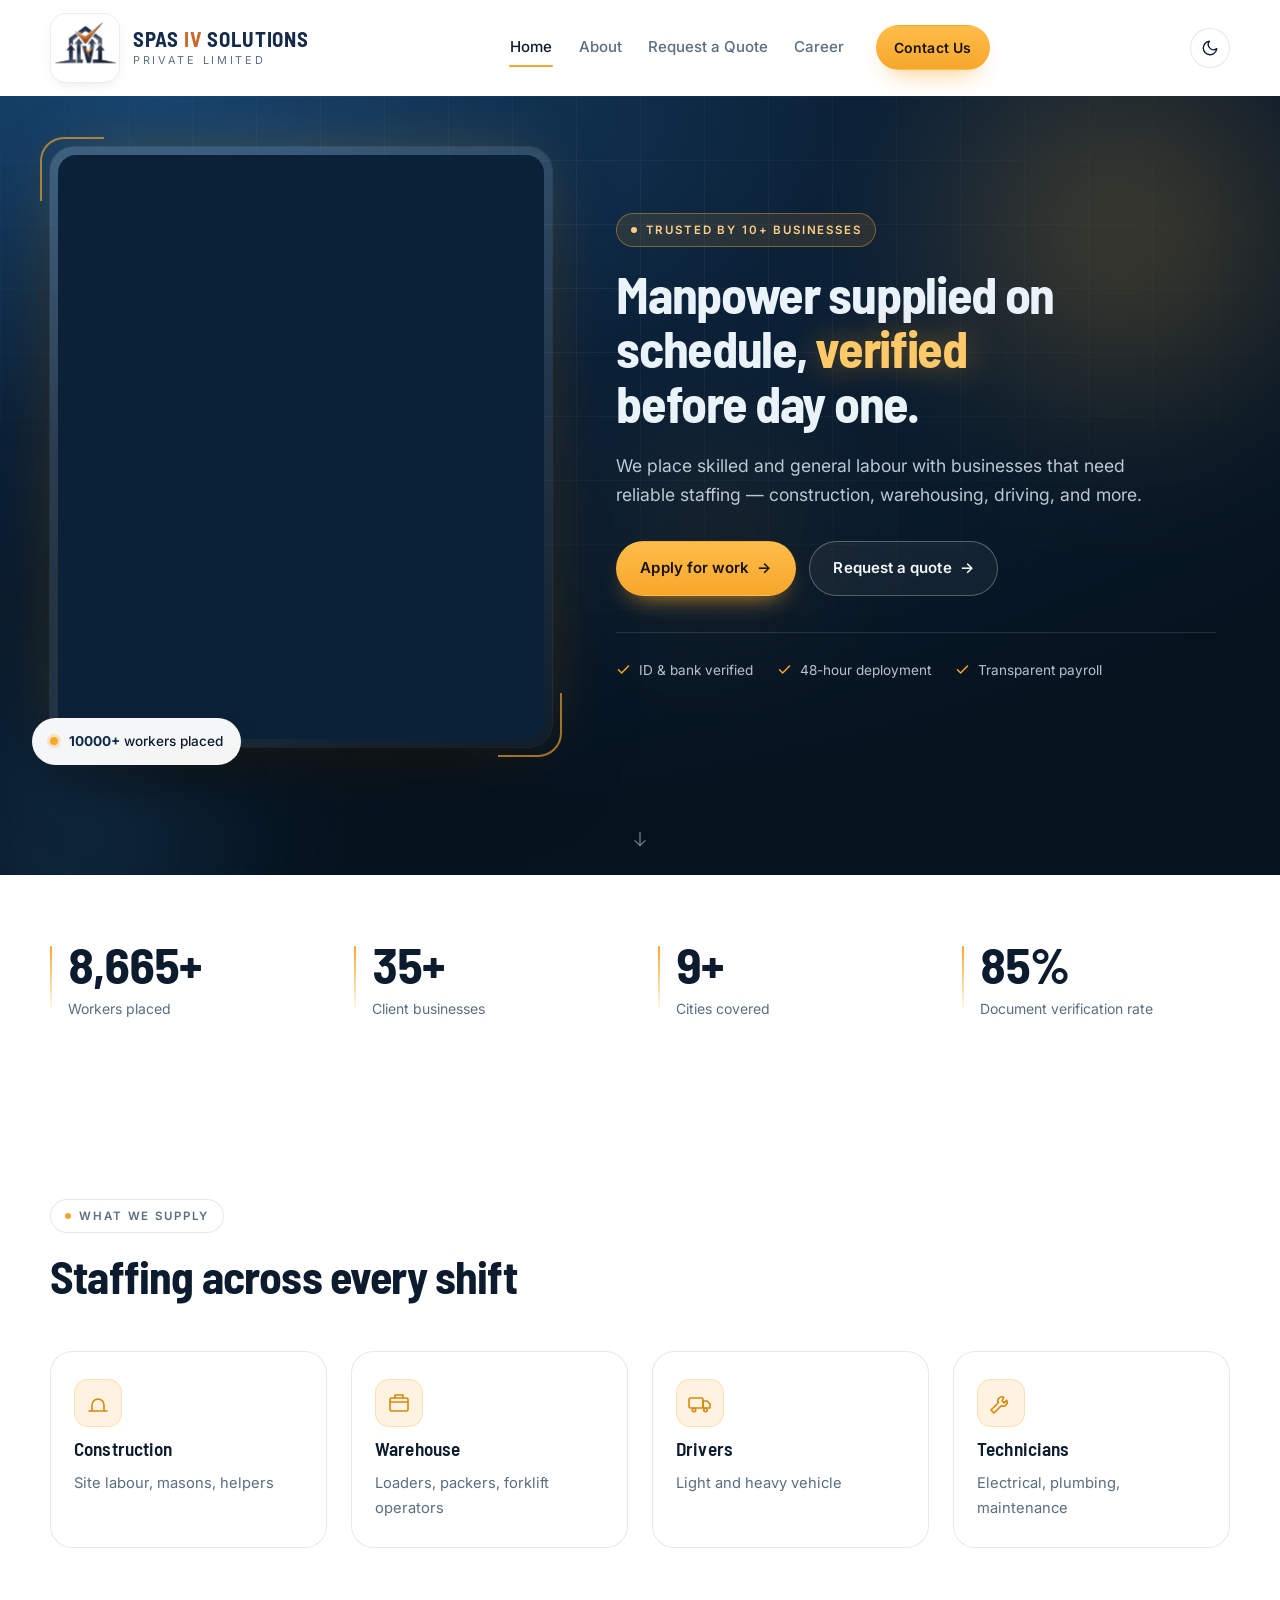
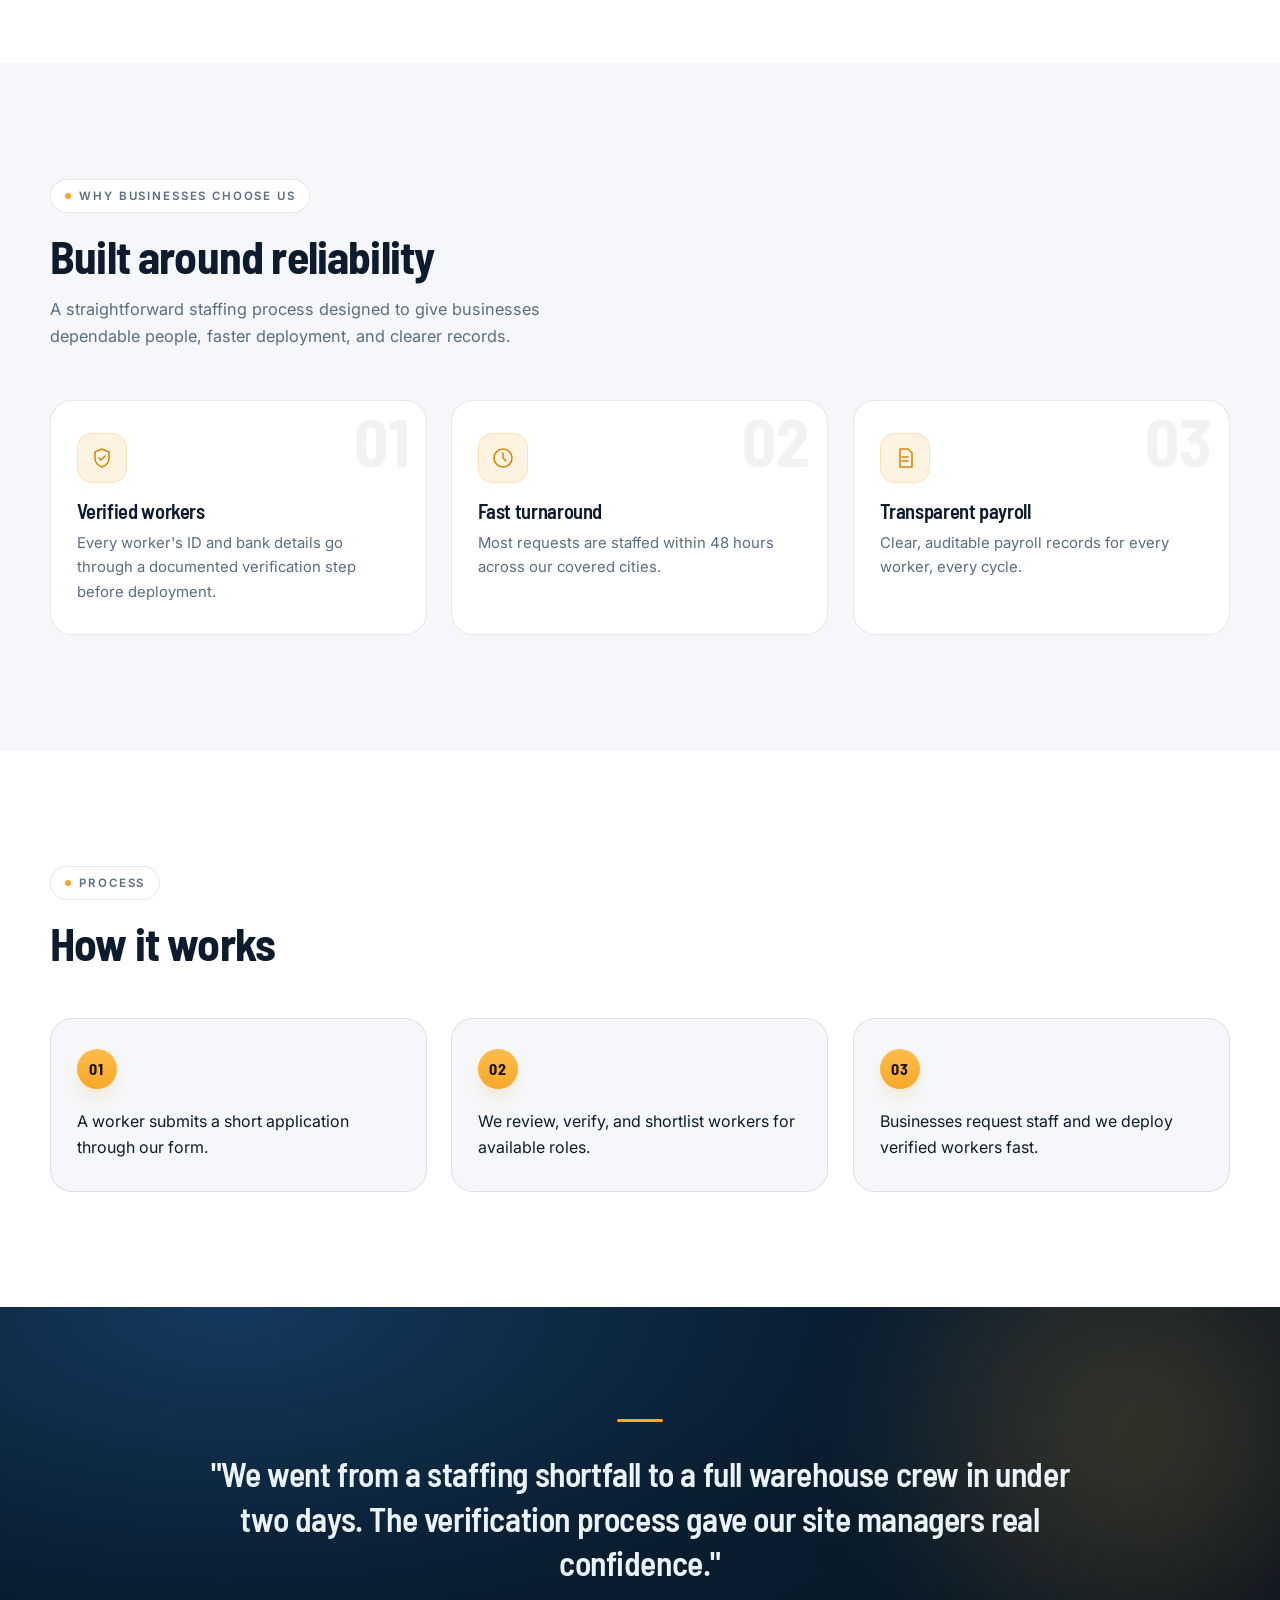
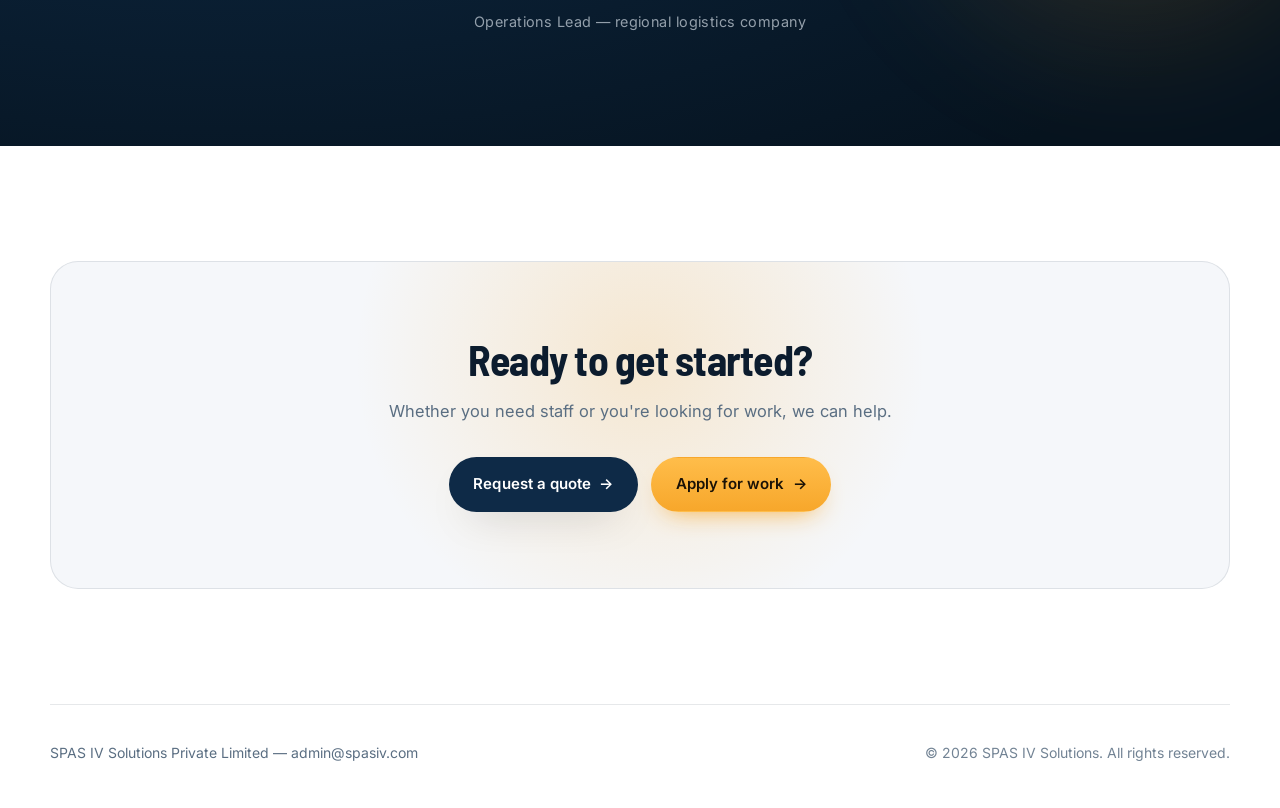
==== commit 11eb3b9a: "href links fixed successfully" ====
--- a/index.html
+++ b/index.html
@@ -23,7 +23,7 @@
 <header class="site-header" id="siteHeader">
   <div class="container header-inner">
 
-    <a href="index.html" class="logo" aria-label="SPAS IV Solutions — home">
+    <a href="./" class="logo" aria-label="SPAS IV Solutions — home">
       <span class="logo-badge">
         <span class="logo-ping" aria-hidden="true"></span>
         <span class="logo-shine" aria-hidden="true"></span>
@@ -38,7 +38,7 @@
     </a>
 
     <nav class="nav-links" id="navLinks" aria-label="Main navigation">
-      <a href="index.html" class="nav-link is-active">Home</a>
+      <a href="./" class="nav-link is-active">Home</a>
       <a href="about.html" class="nav-link">About</a>
       <a href="quote.html" class="nav-link">Request a Quote</a>
       <a href="work.html" class="nav-link">Career</a>
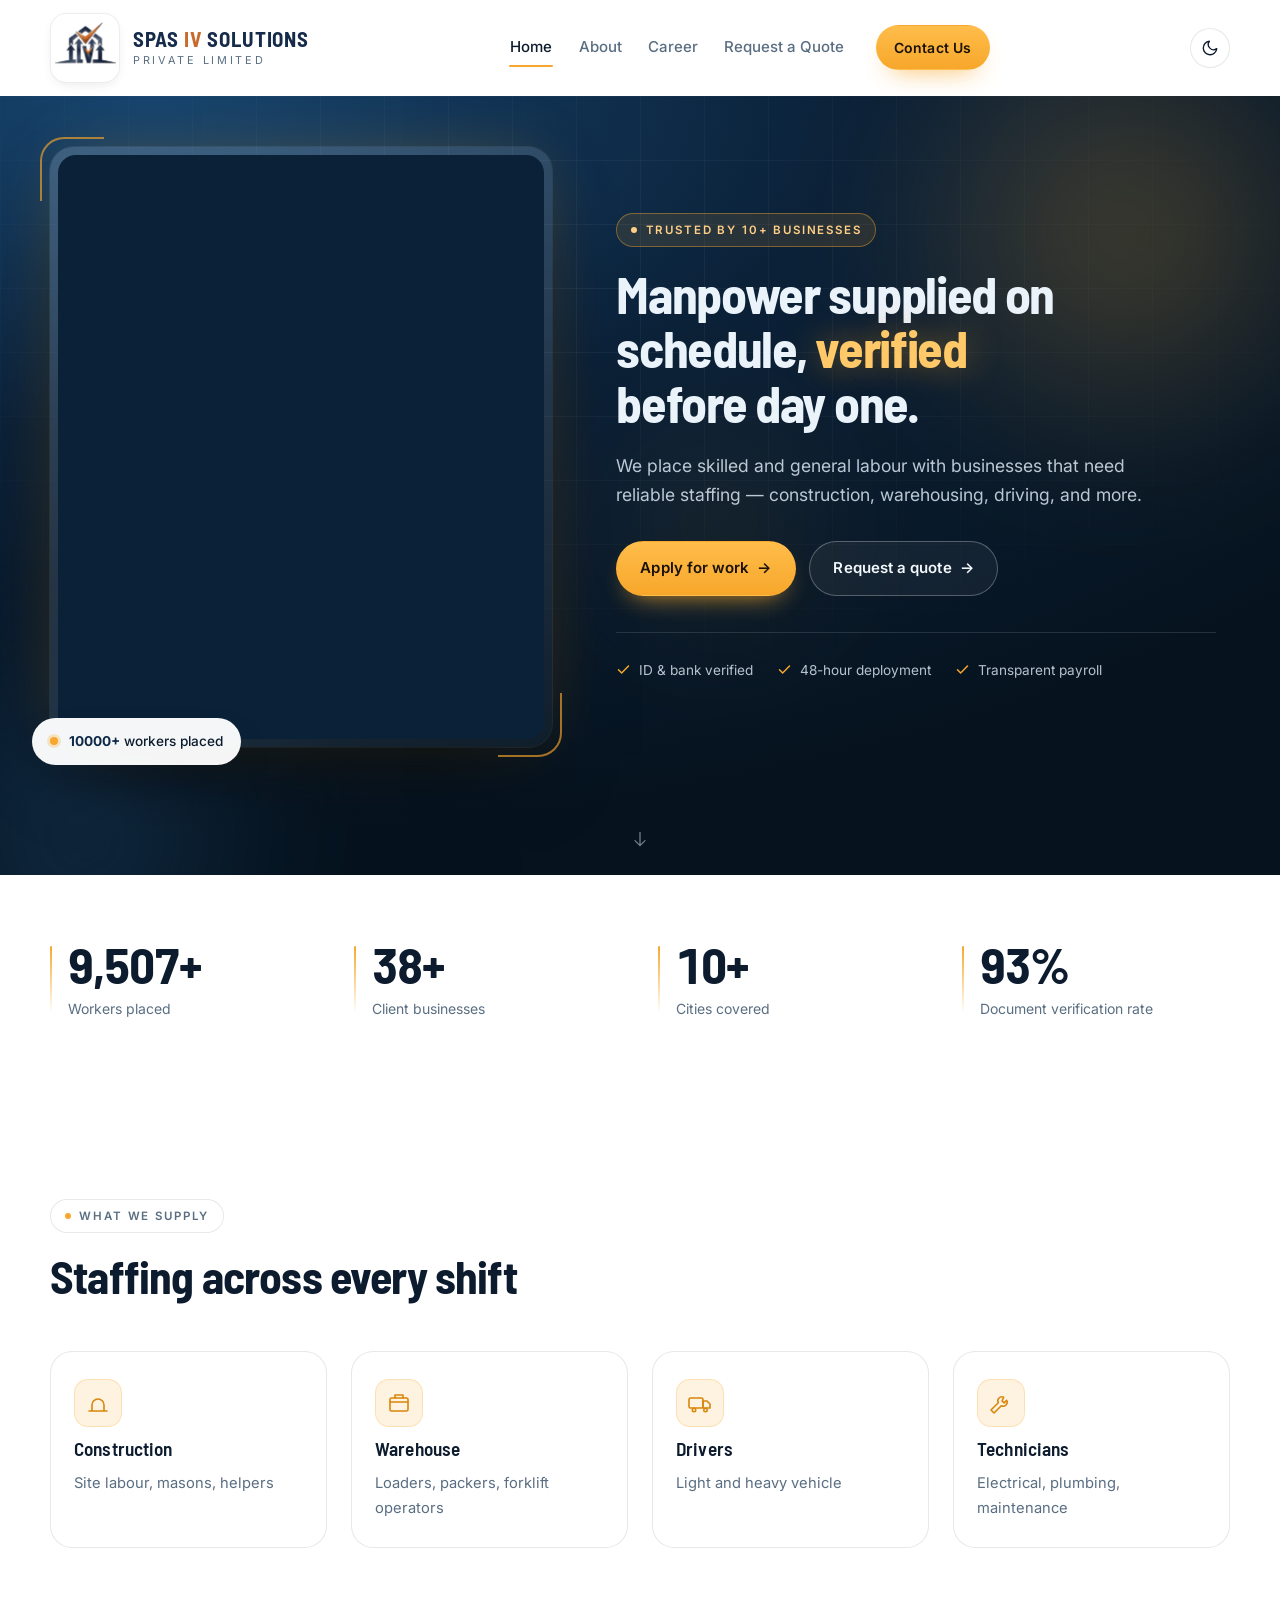
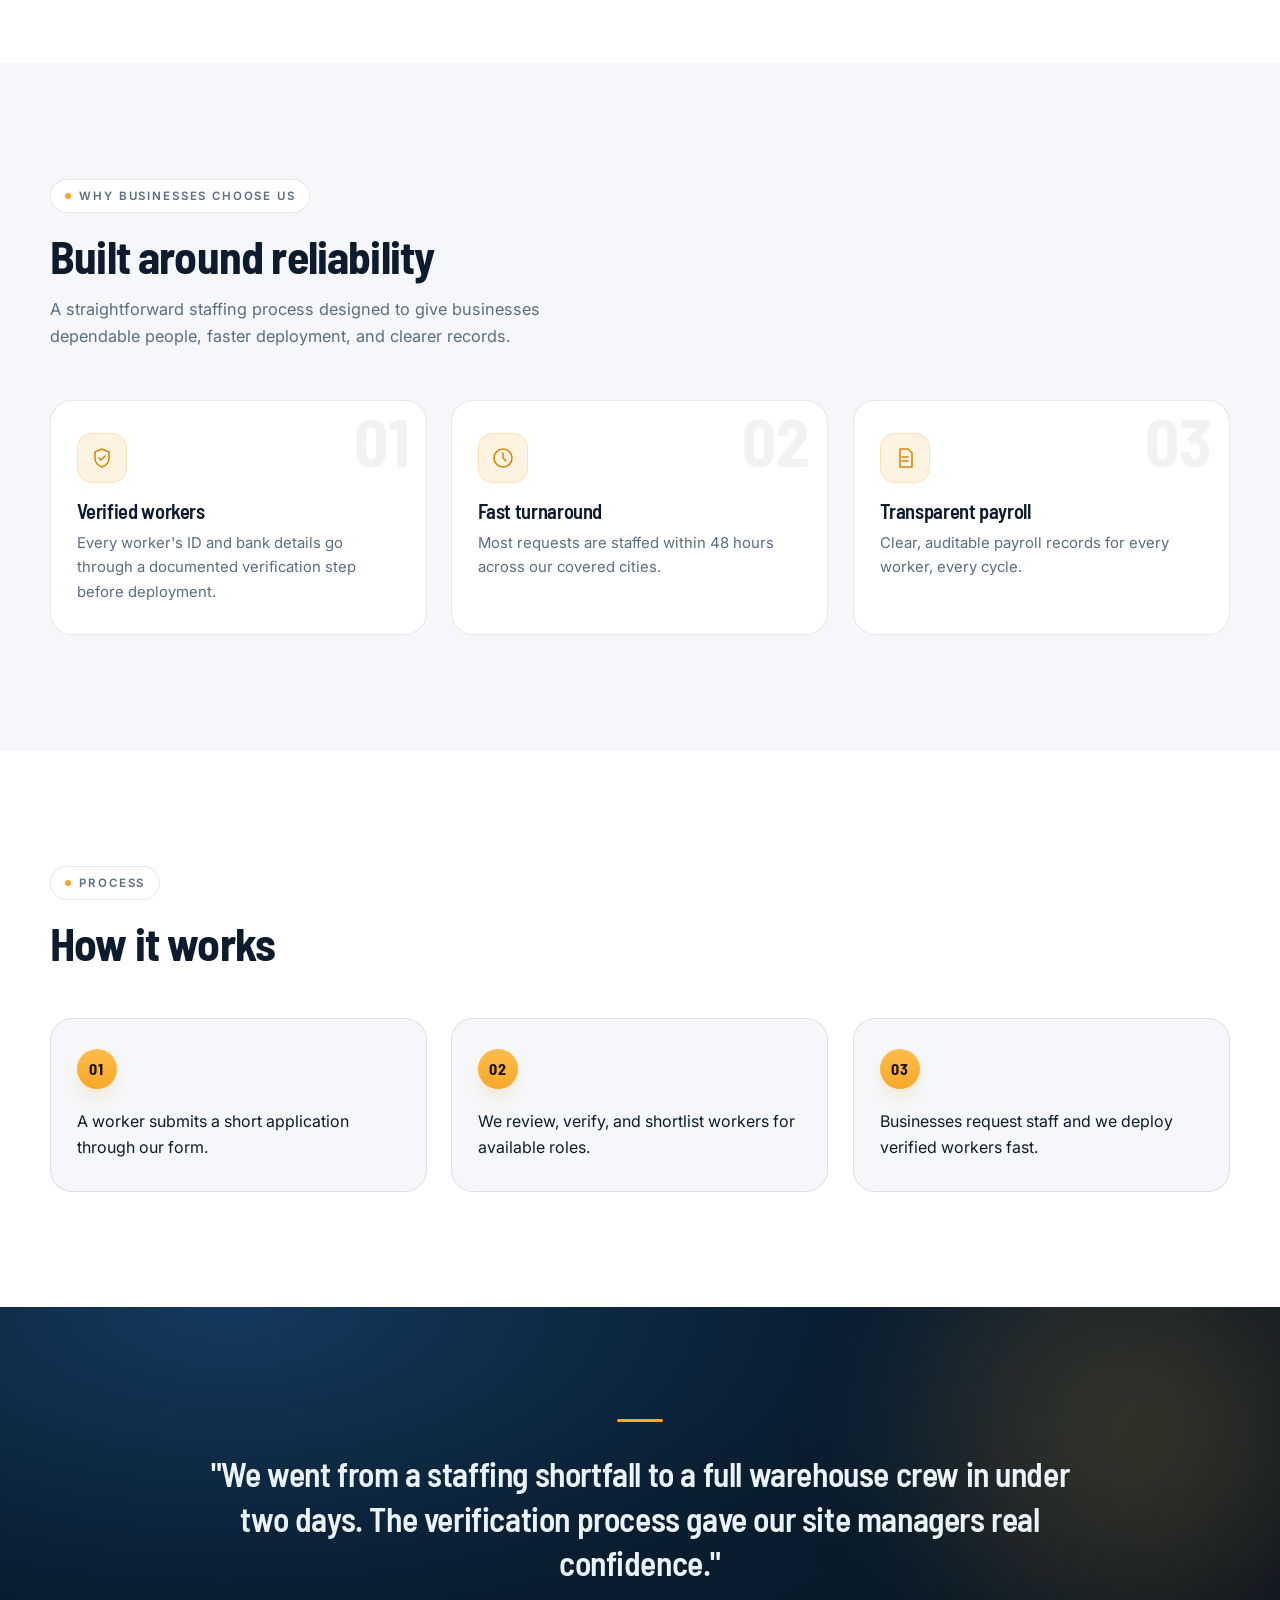
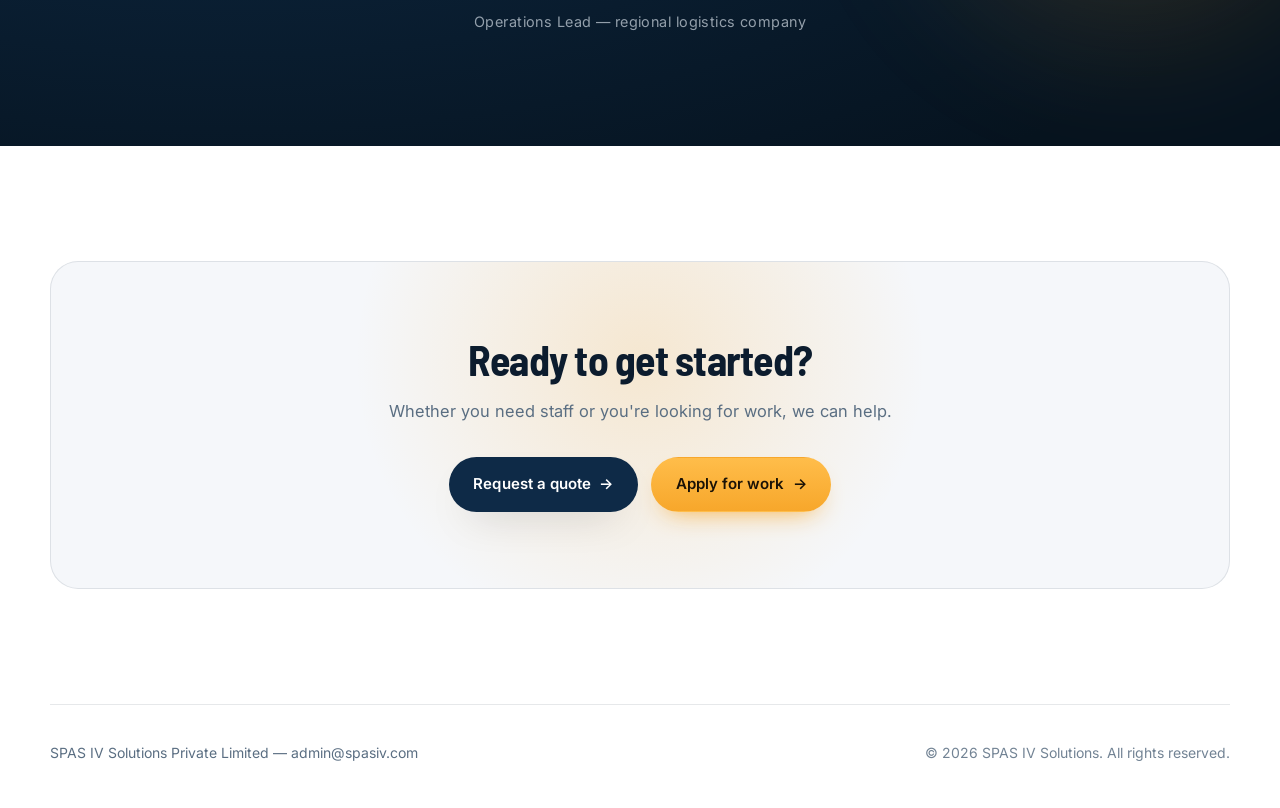
==== commit 541a23a7: "navbar fixed successfully" ====
--- a/index.html
+++ b/index.html
@@ -40,8 +40,8 @@
     <nav class="nav-links" id="navLinks" aria-label="Main navigation">
       <a href="./" class="nav-link is-active">Home</a>
       <a href="about.html" class="nav-link">About</a>
+      <a href="work.html" class="nav-link">Career</a>
       <a href="quote.html" class="nav-link">Request a Quote</a>
-      <a href="work.html" class="nav-link">Career</a>
       <a href="contact.html" class="btn btn--amber btn--sm nav-cta">Contact Us</a>
     </nav>
 
